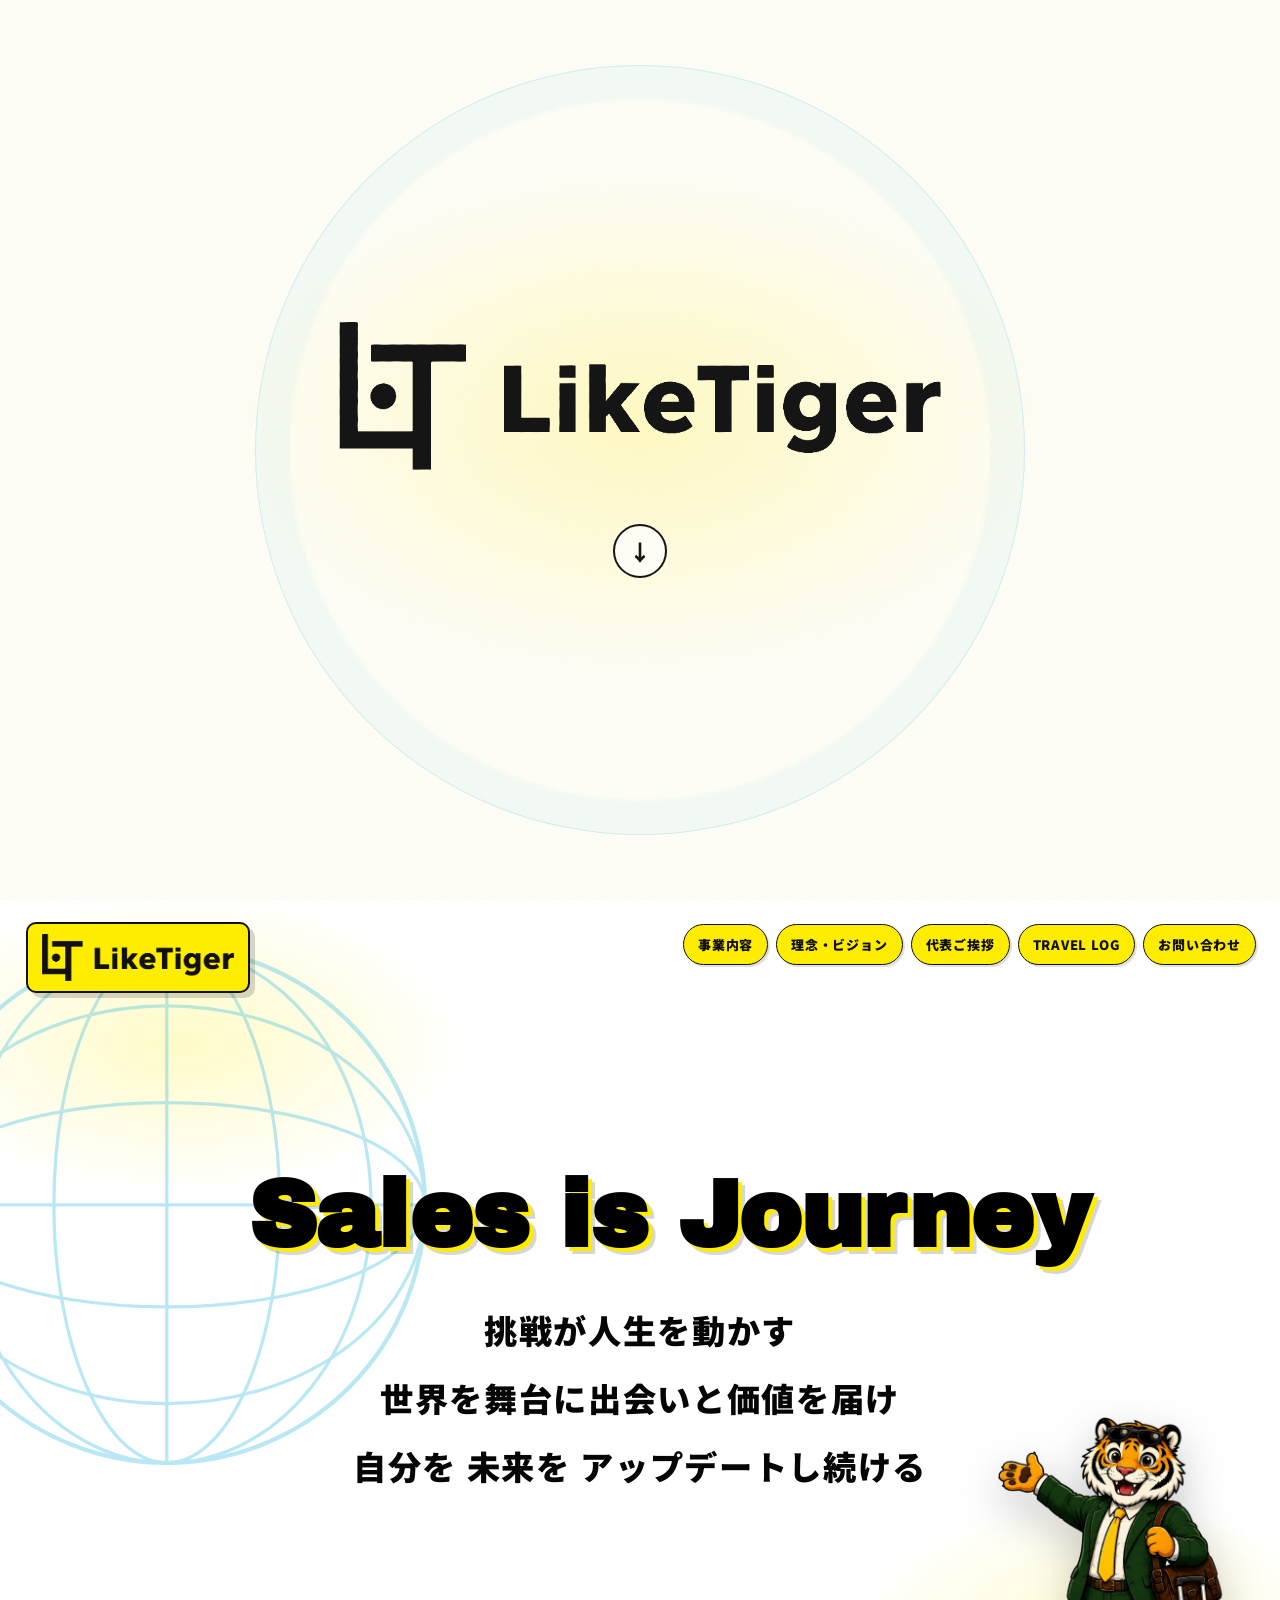
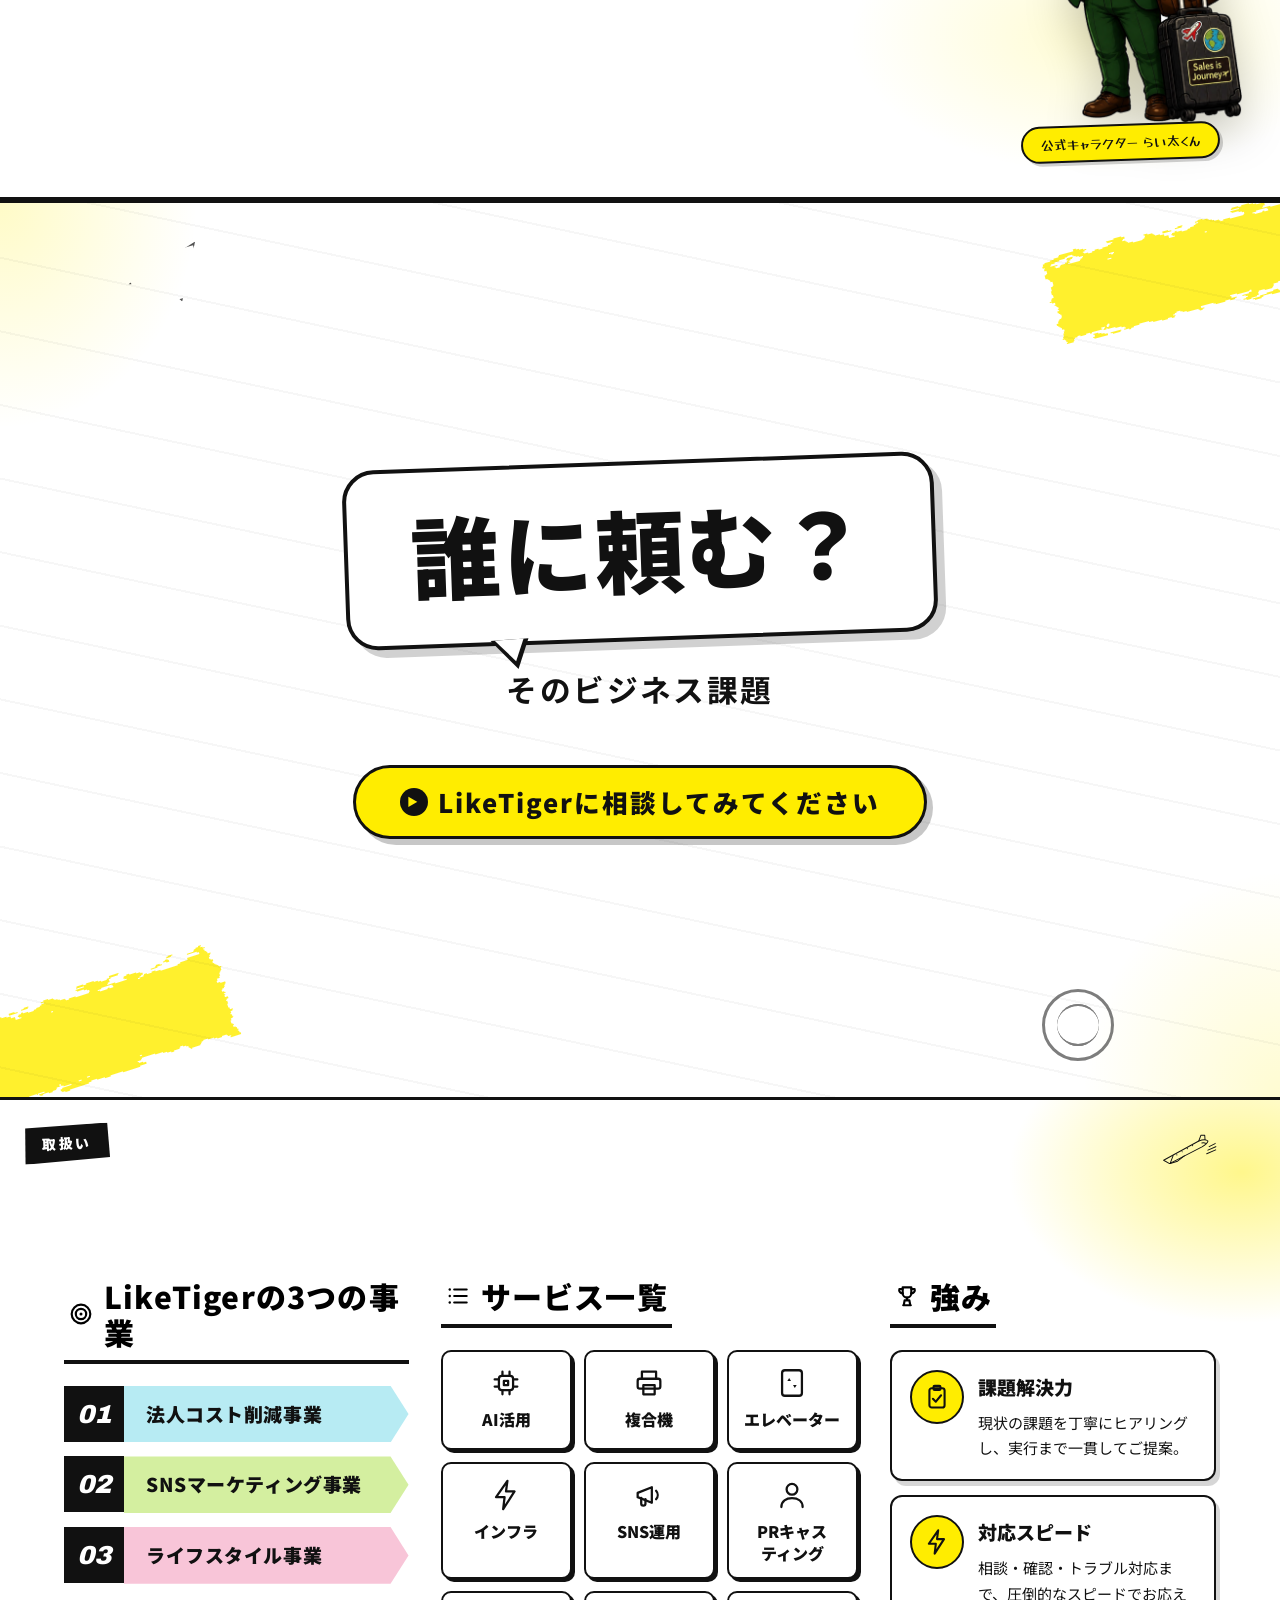
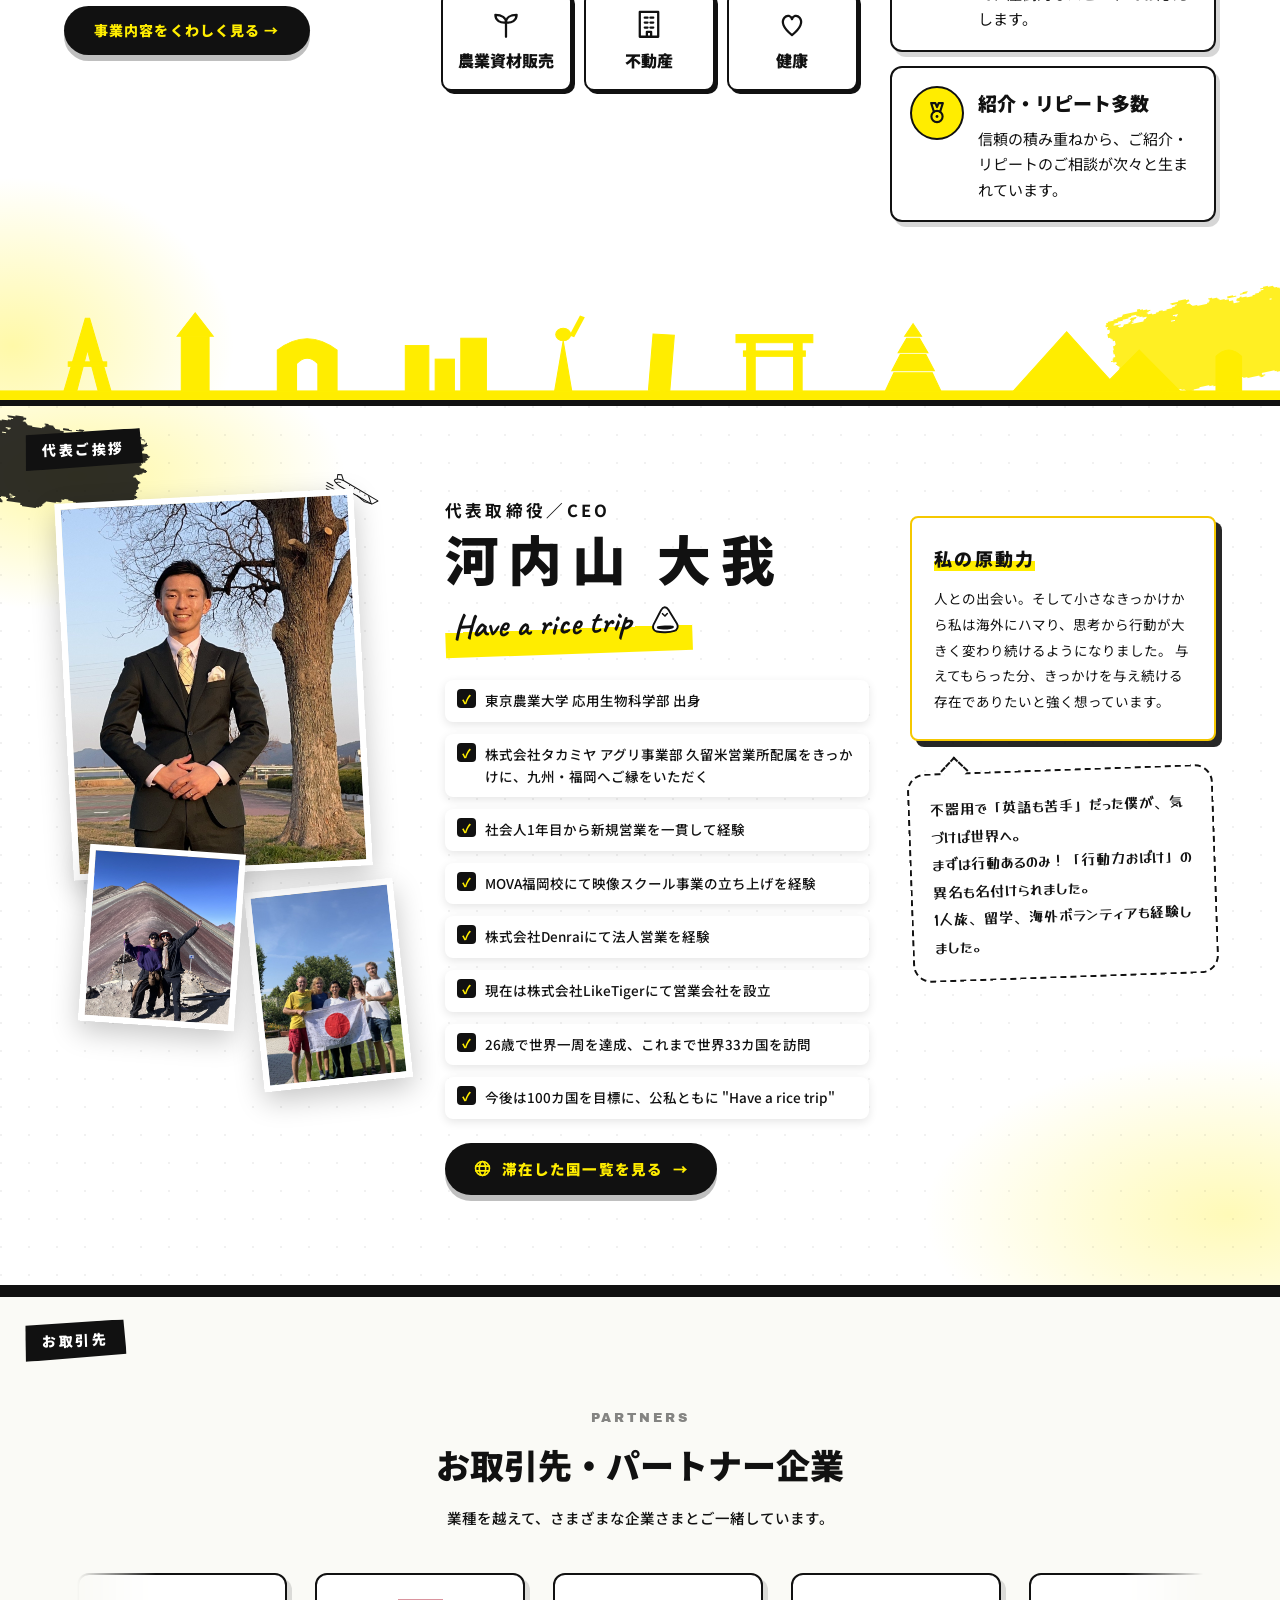
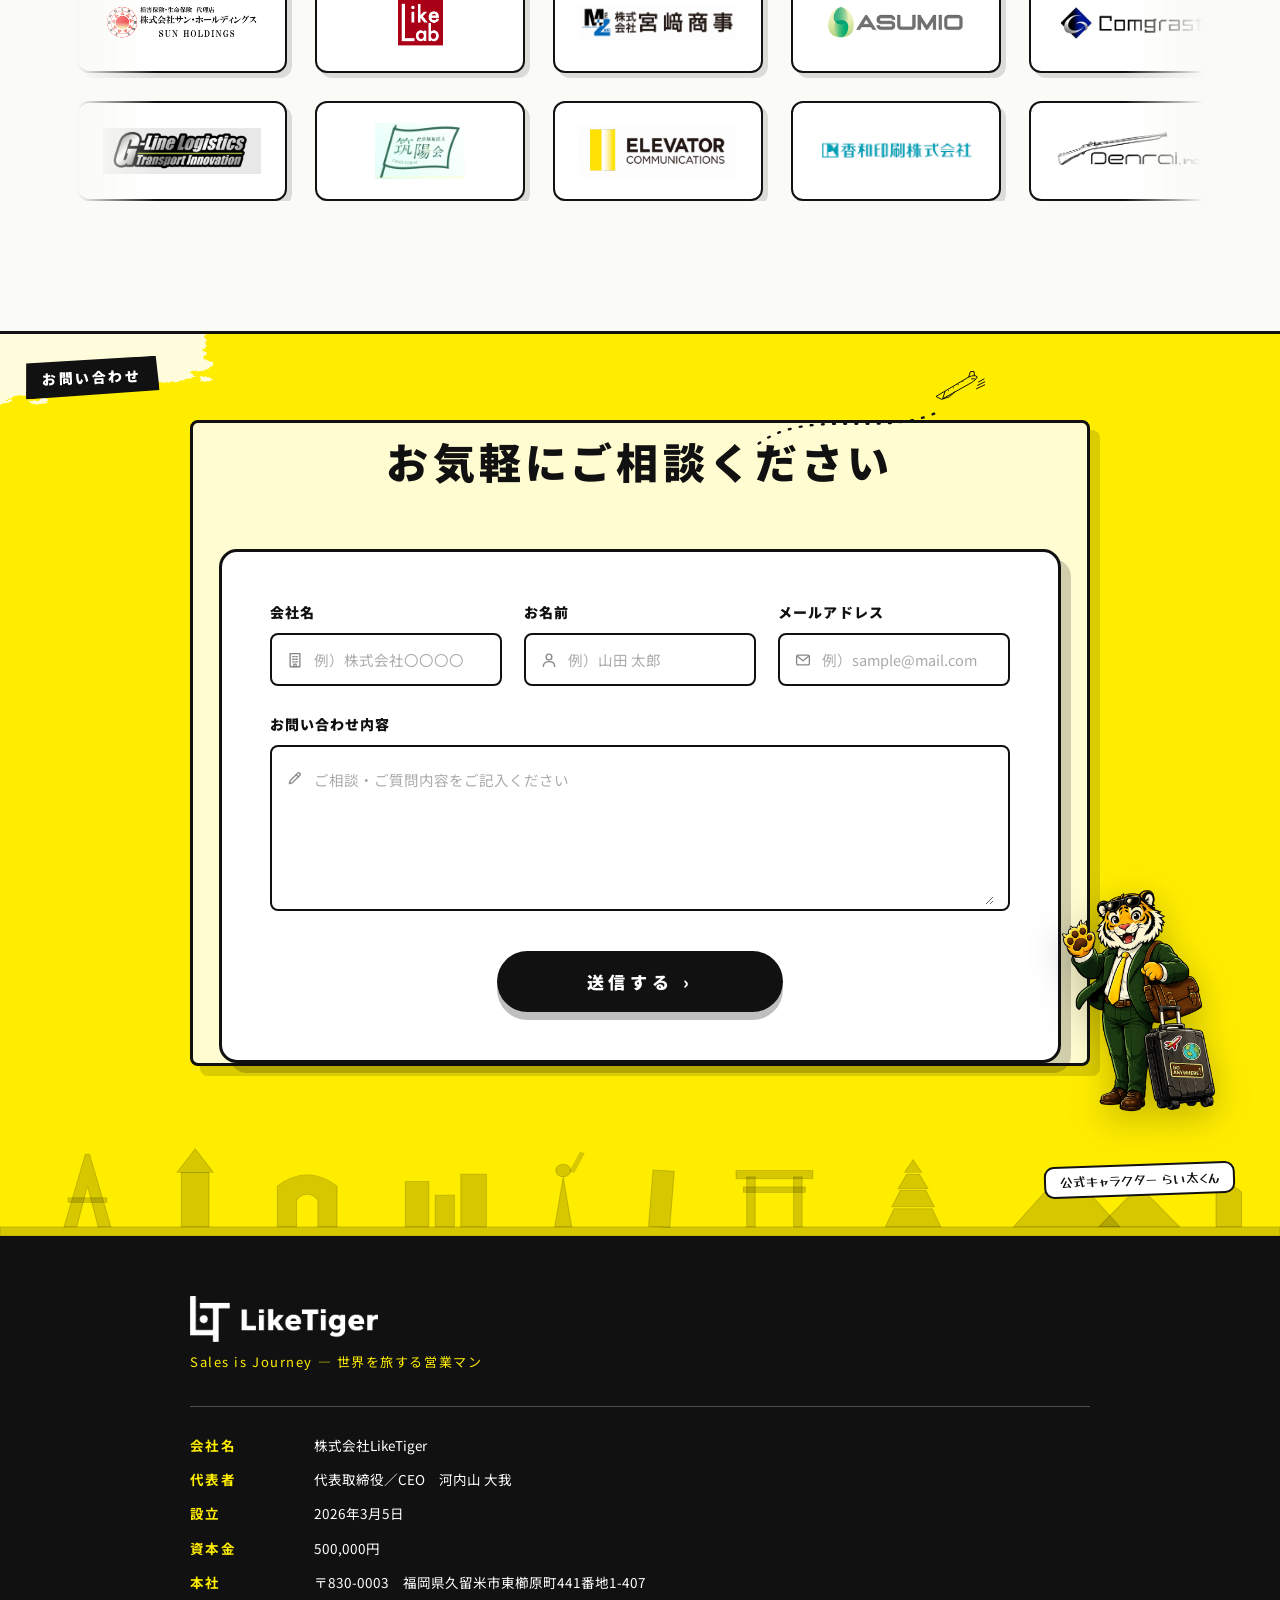
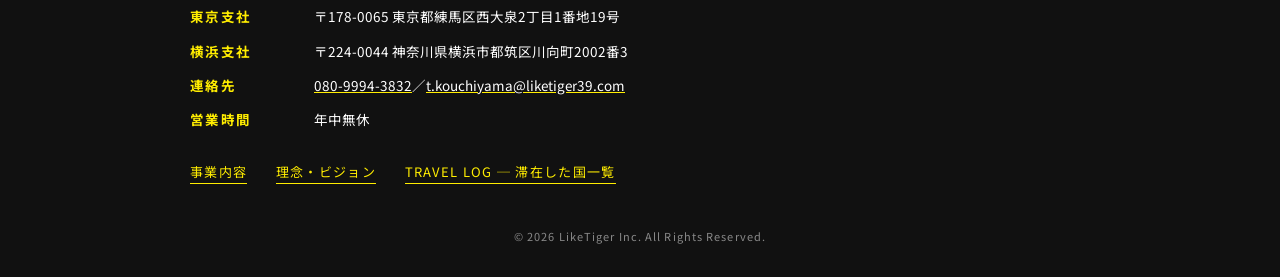
==== index.html @ 52e0ff73 "AIZACロゴをカード内で大きく表示（is-tallクラスで縦長ロゴ用拡大ルール追加）" ====
<!DOCTYPE html>
<html lang="ja">
<head>
  <meta charset="UTF-8">
  <meta name="viewport" content="width=device-width, initial-scale=1.0">
  <title>株式会社LikeTiger｜Sales is Journey — 世界を旅する営業マン</title>
  <meta name="description" content="株式会社LikeTigerは「Sales is Journey」を理念に、コスト削減・売上創出・ライフスタイル事業で企業と人の旅に伴走する福岡・久留米の営業会社です。">
  <link rel="icon" type="image/png" href="images/favicon.png">
  <link rel="preconnect" href="https://fonts.googleapis.com">
  <link rel="preconnect" href="https://fonts.gstatic.com" crossorigin>
  <link href="https://fonts.googleapis.com/css2?family=Archivo+Black&family=Caveat:wght@600;700&family=Noto+Sans+JP:wght@400;500;700;900&family=Poppins:wght@600;700;800&family=Reggae+One&family=Yuji+Boku&family=Yusei+Magic&display=swap" rel="stylesheet">
  <link rel="stylesheet" href="css/style.css">
</head>
<body class="lp-home">

<!-- ============================================================
     入口：公式ロゴだけを見せるファーストビュー
============================================================ -->
<section class="intro-gate" id="intro" aria-label="株式会社LikeTiger">
  <div class="intro-gate__inner">
    <img class="intro-gate__logo" src="images/logo-black.png" alt="株式会社LikeTiger ロゴ">
    <a class="intro-gate__scroll" href="#top" aria-label="トップビジュアルへスクロール">↓</a>
  </div>
</section>

<!-- ============================================================
     セクション1：トップ（ヒーロー）
============================================================ -->
<section class="hero hero--poster" id="top">
  <a class="hero__brand" href="#top" aria-label="株式会社LikeTiger">
    <img src="images/logo-black.png" alt="株式会社LikeTiger ロゴ">
  </a>

  <nav class="site-nav">
    <a href="business.html">事業内容</a>
    <a href="philosophy.html">理念・ビジョン</a>
    <a href="#profile">代表ご挨拶</a>
    <a href="countries.html">TRAVEL LOG</a>
    <a href="#contact" class="site-nav__cta">お問い合わせ</a>
  </nav>

  <!-- 筆ブラシの黒い飛沫（装飾） -->
  <div class="brush brush--left" aria-hidden="true"></div>
  <div class="brush brush--bottom-left" aria-hidden="true"></div>
  <div class="brush brush--bottom-right" aria-hidden="true"></div>

  <!-- 背景の地球儀（線画・ゆっくり回転） -->
  <svg class="hero__globe" viewBox="0 0 200 200" fill="none" aria-hidden="true">
    <circle cx="100" cy="100" r="96" stroke="#2BB8DE" stroke-width="1.6"/>
    <ellipse cx="100" cy="100" rx="42" ry="96" stroke="#2BB8DE" stroke-width="1.2"/>
    <ellipse cx="100" cy="100" rx="76" ry="96" stroke="#2BB8DE" stroke-width="1.2"/>
    <ellipse cx="100" cy="100" rx="96" ry="38" stroke="#2BB8DE" stroke-width="1.2"/>
    <ellipse cx="100" cy="100" rx="96" ry="74" stroke="#2BB8DE" stroke-width="1.2"/>
    <path d="M4,100 H196 M100,4 V196" stroke="#2BB8DE" stroke-width="1.2"/>
  </svg>

  <!-- 下部の飛行機＋宙返りの点線 -->
  <svg class="hero__loop" viewBox="0 0 320 90" fill="none" aria-hidden="true">
    <path d="M10,70 C60,20 110,75 150,45 C175,26 165,10 148,18 C132,26 150,48 190,40 C240,30 280,55 312,35" stroke="#111" stroke-width="3" stroke-dasharray="1 11" stroke-linecap="round"/>
  </svg>
  <svg class="hero__plane-mini" viewBox="0 0 200 90" aria-hidden="true"><use href="#jet-shape"/></svg>

  <div class="hero__inner">
    <div class="hero__text reveal">
      <h1 class="hero__title">
        <span>Sales is Journey</span>
      </h1>
      <p class="hero__copy">
        挑戦が人生を動かす<br>
        世界を舞台に出会いと価値を届け<br>
        自分を 未来を アップデートし続ける
      </p>
    </div>
  </div>
  <!-- 右側：公式キャラクター らい太くんがご案内 -->
  <div class="hero__raita reveal reveal--delay1">
    <img src="images/raita-guide.png" alt="LikeTiger公式キャラクター らい太くんがご案内します">
    <span class="hero__raita-label">公式キャラクター らい太くん</span>
  </div>
</section>

<!-- ============================================================
     課題訴求：誰に頼めばいいかわからない
============================================================ -->
<section class="issue-callout" id="issue">
  <div class="issue-callout__bg" aria-hidden="true">
    <span class="issue-callout__paint issue-callout__paint--left"></span>
    <span class="issue-callout__paint issue-callout__paint--right"></span>
    <span class="issue-callout__paper-plane"></span>
    <span class="issue-callout__globe"></span>
  </div>
  <div class="issue-callout__inner reveal">
    <h2 class="issue-callout__title">誰に頼む？</h2>
    <p class="issue-callout__paper">そのビジネス課題</p>
    <a href="#contact" class="issue-callout__cta">
      <span class="issue-callout__cta-arrow" aria-hidden="true">▶</span>
      LikeTigerに相談してみてください
    </a>
  </div>
</section>

<!-- ============================================================
     セクション2：取扱い（事業内容）
     ※理念・ビジョンは philosophy.html へ移動（2026-06-10）
============================================================ -->
<section class="services" id="services">
  <span class="section-tag">取扱い</span>
  <svg class="services__plane" viewBox="0 0 200 90" aria-hidden="true"><use href="#jet-shape"/></svg>

  <div class="services__inner">

    <!-- 列1：LikeTigerの3つの事業（名刺の裏面と同じ内容・色に合わせる予定） -->
    <div class="services__col reveal">
      <h3 class="services__heading"><svg class="ic services__heading-ic" aria-hidden="true"><use href="#ic-target"/></svg>LikeTigerの3つの事業</h3>
      <ol class="axis-list">
        <li class="axis axis--cyan">
          <span class="axis__num">01</span>
          <div class="axis__body">
            <h4 class="axis__title">法人コスト削減事業</h4>
          </div>
        </li>
        <li class="axis axis--lime">
          <span class="axis__num">02</span>
          <div class="axis__body">
            <h4 class="axis__title">SNSマーケティング事業</h4>
          </div>
        </li>
        <li class="axis axis--pink">
          <span class="axis__num">03</span>
          <div class="axis__body">
            <h4 class="axis__title">ライフスタイル事業</h4>
          </div>
        </li>
      </ol>
      <a class="services__more" href="business.html">事業内容をくわしく見る <span aria-hidden="true">&#8594;</span></a>
    </div>

    <!-- 列2：事業・サービス一覧 -->
    <div class="services__col reveal reveal--delay1">
      <h3 class="services__heading"><svg class="ic services__heading-ic" aria-hidden="true"><use href="#ic-list"/></svg>サービス一覧</h3>
      <ul class="services__grid">
        <li class="service-card"><svg class="ic service-card__icon" aria-hidden="true"><use href="#ic-ai"/></svg>AI活用</li>
        <li class="service-card"><svg class="ic service-card__icon" aria-hidden="true"><use href="#ic-printer"/></svg>複合機</li>
        <li class="service-card"><svg class="ic service-card__icon" aria-hidden="true"><use href="#ic-elevator"/></svg>エレベーター</li>
        <li class="service-card"><svg class="ic service-card__icon" aria-hidden="true"><use href="#ic-bolt"/></svg>インフラ</li>
        <li class="service-card"><svg class="ic service-card__icon" aria-hidden="true"><use href="#ic-sns"/></svg>SNS運用</li>
        <li class="service-card"><svg class="ic service-card__icon" aria-hidden="true"><use href="#ic-person"/></svg>PRキャス<br>ティング</li>
        <li class="service-card"><svg class="ic service-card__icon" aria-hidden="true"><use href="#ic-sprout"/></svg>農業資材販売</li>
        <li class="service-card"><svg class="ic service-card__icon" aria-hidden="true"><use href="#ic-building"/></svg>不動産</li>
        <li class="service-card"><svg class="ic service-card__icon" aria-hidden="true"><use href="#ic-health"/></svg>健康</li>
      </ul>
    </div>

    <!-- 列3：強み -->
    <div class="services__col reveal reveal--delay2">
      <h3 class="services__heading"><svg class="ic services__heading-ic" aria-hidden="true"><use href="#ic-trophy"/></svg>強み</h3>
      <ul class="strength-list">
        <li class="strength">
          <span class="strength__icon"><svg class="ic" aria-hidden="true"><use href="#ic-clipboard"/></svg></span>
          <div class="strength__body">
            <h4 class="strength__title">課題解決力</h4>
            <p class="strength__desc">現状の課題を丁寧にヒアリングし、実行まで一貫してご提案。</p>
          </div>
        </li>
        <li class="strength">
          <span class="strength__icon"><svg class="ic" aria-hidden="true"><use href="#ic-bolt"/></svg></span>
          <div class="strength__body">
            <h4 class="strength__title">対応スピード</h4>
            <p class="strength__desc">相談・確認・トラブル対応まで、圧倒的なスピードでお応えします。</p>
          </div>
        </li>
        <li class="strength">
          <span class="strength__icon"><svg class="ic" aria-hidden="true"><use href="#ic-medal"/></svg></span>
          <div class="strength__body">
            <h4 class="strength__title">紹介・リピート多数</h4>
            <p class="strength__desc">信頼の積み重ねから、ご紹介・リピートのご相談が次々と生まれています。</p>
          </div>
        </li>
      </ul>
    </div>
  </div>

  <!-- 世界の名所シルエット帯 -->
  <div class="skyline skyline--yellow" aria-hidden="true">
    <svg viewBox="0 0 1200 110" preserveAspectRatio="none">
      <use href="#skyline-shape"/>
    </svg>
  </div>
</section>

<!-- ============================================================
     セクション4：自己紹介（代表プロフィール）
============================================================ -->
<section class="profile" id="profile">
  <span class="section-tag">代表ご挨拶</span>

  <div class="profile__inner">
    <div class="profile__visual reveal">
      <div class="photo photo--profile-main" data-photo="images/profile-main.jpg">
        <span class="photo__note">代表の写真が入ります<br><small>(profile-main.jpg)</small></span>
      </div>
      <div class="photo photo--profile-sub1" data-photo="images/profile-sub1.jpg">
        <span class="photo__note">旅の写真<br><small>(profile-sub1.jpg)</small></span>
      </div>
      <div class="photo photo--profile-sub2" data-photo="images/profile-sub2.jpg">
        <span class="photo__note">旅の写真<br><small>(profile-sub2.jpg)</small></span>
      </div>
      <svg class="profile__plane" viewBox="0 0 200 90" aria-hidden="true"><use href="#jet-shape"/></svg>
    </div>

    <div class="profile__text reveal reveal--delay1">
      <p class="profile__role">代表取締役／CEO</p>
      <h2 class="profile__name">河内山 大我</h2>
      <p class="profile__motto">Have a rice trip<svg class="profile__rice" viewBox="0 0 48 48" aria-hidden="true"><use href="#ic-rice"/></svg></p>

      <ul class="career-list">
        <li>東京農業大学 応用生物科学部 出身</li>
        <li>株式会社タカミヤ アグリ事業部 久留米営業所配属をきっかけに、九州・福岡へご縁をいただく</li>
        <li>社会人1年目から新規営業を一貫して経験</li>
        <li>MOVA福岡校にて映像スクール事業の立ち上げを経験</li>
        <li>株式会社Denraiにて法人営業を経験</li>
        <li>現在は株式会社LikeTigerにて営業会社を設立</li>
        <li>26歳で世界一周を達成、これまで世界33カ国を訪問</li>
        <li>今後は100カ国を目標に、公私ともに &quot;Have a rice trip&quot;</li>
      </ul>

      <a class="countries-link" href="countries.html">
        <svg class="ic" aria-hidden="true"><use href="#ic-globe"/></svg>
        滞在した国一覧を見る <span aria-hidden="true">&#8594;</span>
      </a>
    </div>

    <div class="profile__side reveal reveal--delay2">
      <div class="drive-box">
        <h3 class="drive-box__title">私の原動力</h3>
        <p class="drive-box__text">
          人との出会い。そして小さなきっかけから私は海外にハマり、思考から行動が大きく変わり続けるようになりました。
          与えてもらった分、きっかけを与え続ける存在でありたいと強く想っています。
        </p>
      </div>
      <div class="bubble">
        <p class="bubble__text">
          不器用で「英語も苦手」だった僕が、気づけば世界へ。<br>
          まずは行動あるのみ！「行動力おばけ」の異名も名付けられました。<br>
          1人旅、留学、海外ボランティアも経験しました。
        </p>
      </div>
    </div>
  </div>
</section>

<!-- ============================================================
     お取引先
============================================================ -->
<section class="partners" id="partners">
  <span class="section-tag">お取引先</span>
  <div class="partners__inner reveal">
    <p class="partners__en">PARTNERS</p>
    <h2 class="partners__title">お取引先・パートナー企業</h2>
    <p class="partners__lead">業種を越えて、さまざまな企業さまとご一緒しています。</p>
    <!-- 2列を左右逆方向にゆっくり流す。各列は「同じ並び×2回」で途切れなくループさせる -->
    <div class="partners__marquee" aria-label="お取引先ロゴ">
      <div class="partners__track partners__track--left">
        <!-- 上段（7社）：SHD / LikeLab / 宮﨑商事 / アスミオ / コムグラスト / 若菜エステート / AIZAC -->
        <a class="partners__logo partners__logo--link" href="https://www.sunholdings.biz/" target="_blank" rel="noopener noreferrer" aria-label="サンホールディングス 公式サイトを開く"><img src="images/partner-shd.png" alt="SHD"></a>
        <a class="partners__logo partners__logo--link" href="http://likelab.jp/" target="_blank" rel="noopener noreferrer" aria-label="LikeLab 公式サイトを開く"><img src="images/partner-likelab.png" alt="LikeLab"></a>
        <a class="partners__logo partners__logo--link" href="https://www.miyazaki-logi.com/" target="_blank" rel="noopener noreferrer" aria-label="宮﨑商事 公式サイトを開く"><img src="images/partner-miyazaki.png" alt="宮﨑商事"></a>
        <a class="partners__logo partners__logo--link" href="http://www.asumio.jp/" target="_blank" rel="noopener noreferrer" aria-label="アスミオ 公式サイトを開く"><img src="images/partner-asumio.png" alt="アスミオ"></a>
        <a class="partners__logo partners__logo--link" href="https://comgrast.com/" target="_blank" rel="noopener noreferrer" aria-label="Comgrast 公式サイトを開く"><img src="images/partner-comgrast.jpg" alt="コムグラスト"></a>
        <a class="partners__logo partners__logo--link" href="https://www.wakana-e.co.jp/" target="_blank" rel="noopener noreferrer" aria-label="若菜エステート 公式サイトを開く"><img src="images/partner-wakana.jpg" alt="若菜エステート"></a>
        <a class="partners__logo partners__logo--link" href="https://aizac-hd.co.jp/" target="_blank" rel="noopener noreferrer" aria-label="AIZAC Holdings 公式サイトを開く"><img src="images/partner-aizac.png" alt="AIZAC Holdings" class="is-tall"></a>
        <!-- 2セット目（ループ用の複製・読み上げ不要） -->
        <a class="partners__logo partners__logo--link" href="https://www.sunholdings.biz/" target="_blank" rel="noopener noreferrer" aria-hidden="true" tabindex="-1"><img src="images/partner-shd.png" alt=""></a>
        <a class="partners__logo partners__logo--link" href="http://likelab.jp/" target="_blank" rel="noopener noreferrer" aria-hidden="true" tabindex="-1"><img src="images/partner-likelab.png" alt=""></a>
        <a class="partners__logo partners__logo--link" href="https://www.miyazaki-logi.com/" target="_blank" rel="noopener noreferrer" aria-hidden="true" tabindex="-1"><img src="images/partner-miyazaki.png" alt=""></a>
        <a class="partners__logo partners__logo--link" href="http://www.asumio.jp/" target="_blank" rel="noopener noreferrer" aria-hidden="true" tabindex="-1"><img src="images/partner-asumio.png" alt=""></a>
        <a class="partners__logo partners__logo--link" href="https://comgrast.com/" target="_blank" rel="noopener noreferrer" aria-hidden="true" tabindex="-1"><img src="images/partner-comgrast.jpg" alt=""></a>
        <a class="partners__logo partners__logo--link" href="https://www.wakana-e.co.jp/" target="_blank" rel="noopener noreferrer" aria-hidden="true" tabindex="-1"><img src="images/partner-wakana.jpg" alt=""></a>
        <a class="partners__logo partners__logo--link" href="https://aizac-hd.co.jp/" target="_blank" rel="noopener noreferrer" aria-hidden="true" tabindex="-1"><img src="images/partner-aizac.png" alt="" class="is-tall"></a>
      </div>
      <div class="partners__track partners__track--right">
        <!-- 下段（6社）：Gライン / 筑陽会 / エレベーターコミュニケーションズ / こうわいんさつ / Denrai / ハルク財団 -->
        <a class="partners__logo partners__logo--link" href="https://gline.work/" target="_blank" rel="noopener noreferrer" aria-label="Gライン 公式サイトを開く"><img src="images/partner-g-line.png" alt="Gライン"></a>
        <a class="partners__logo partners__logo--link" href="https://chikuyokai.or.jp/" target="_blank" rel="noopener noreferrer" aria-label="社会福祉法人 筑陽会 公式サイトを開く"><img src="images/partner-chikuyokai.png" alt="社会福祉法人 筑陽会"></a>
        <a class="partners__logo partners__logo--link" href="https://www.evcom.co.jp/" target="_blank" rel="noopener noreferrer" aria-label="エレベーターコミュニケーションズ 公式サイトを開く"><img src="images/partner-elevator-com.png" alt="エレベーターコミュニケーションズ"></a>
        <a class="partners__logo partners__logo--link" href="https://www.kowa-ps.co.jp/" target="_blank" rel="noopener noreferrer" aria-label="香和印刷 公式サイトを開く"><img src="images/partner-kouwa.png" alt="こうわいんさつ"></a>
        <a class="partners__logo partners__logo--link" href="https://www.denrai.net/" target="_blank" rel="noopener noreferrer" aria-label="Denrai 公式サイトを開く"><img src="images/partner-denrai.png" alt="Denrai"></a>
        <a class="partners__logo partners__logo--link" href="https://hulkzaidan.or.jp/" target="_blank" rel="noopener noreferrer" aria-label="ハルク財団 公式サイトを開く"><img src="images/partner-hulkzaidan.png" alt="一般財団法人 ハルク財団"></a>
        <!-- 2セット目（ループ用の複製） -->
        <a class="partners__logo partners__logo--link" href="https://gline.work/" target="_blank" rel="noopener noreferrer" aria-hidden="true" tabindex="-1"><img src="images/partner-g-line.png" alt=""></a>
        <a class="partners__logo partners__logo--link" href="https://chikuyokai.or.jp/" target="_blank" rel="noopener noreferrer" aria-hidden="true" tabindex="-1"><img src="images/partner-chikuyokai.png" alt=""></a>
        <a class="partners__logo partners__logo--link" href="https://www.evcom.co.jp/" target="_blank" rel="noopener noreferrer" aria-hidden="true" tabindex="-1"><img src="images/partner-elevator-com.png" alt=""></a>
        <a class="partners__logo partners__logo--link" href="https://www.kowa-ps.co.jp/" target="_blank" rel="noopener noreferrer" aria-hidden="true" tabindex="-1"><img src="images/partner-kouwa.png" alt=""></a>
        <a class="partners__logo partners__logo--link" href="https://www.denrai.net/" target="_blank" rel="noopener noreferrer" aria-hidden="true" tabindex="-1"><img src="images/partner-denrai.png" alt=""></a>
        <a class="partners__logo partners__logo--link" href="https://hulkzaidan.or.jp/" target="_blank" rel="noopener noreferrer" aria-hidden="true" tabindex="-1"><img src="images/partner-hulkzaidan.png" alt=""></a>
      </div>
    </div>
  </div>
</section>

<!-- ============================================================
     セクション5：お問い合わせ
============================================================ -->
<section class="contact" id="contact">
  <span class="section-tag">お問い合わせ</span>

  <div class="contact__inner reveal">
    <h2 class="contact__title">
      お気軽にご相談ください
      <svg class="contact__route" viewBox="0 0 220 60" fill="none" aria-hidden="true">
        <path d="M5,50 C60,10 140,45 200,15" stroke="#111" stroke-width="2.5" stroke-dasharray="2 10" stroke-linecap="round"/>
      </svg>
      <svg class="contact__plane" viewBox="0 0 200 90" aria-hidden="true"><use href="#jet-shape"/></svg>
    </h2>

    <form class="contact-form" id="contact-form" novalidate>
      <div class="contact-form__row">
        <div class="field">
          <label class="field__label" for="company">会社名</label>
          <div class="field__box">
            <svg class="ic field__icon" aria-hidden="true"><use href="#ic-building"/></svg>
            <input type="text" id="company" name="company" placeholder="例）株式会社〇〇〇〇">
          </div>
        </div>
        <div class="field">
          <label class="field__label" for="name">お名前</label>
          <div class="field__box">
            <svg class="ic field__icon" aria-hidden="true"><use href="#ic-person"/></svg>
            <input type="text" id="name" name="name" placeholder="例）山田 太郎">
          </div>
        </div>
        <div class="field">
          <label class="field__label" for="email">メールアドレス</label>
          <div class="field__box">
            <svg class="ic field__icon" aria-hidden="true"><use href="#ic-mail"/></svg>
            <input type="email" id="email" name="email" placeholder="例）sample@mail.com">
          </div>
        </div>
      </div>

      <div class="field field--wide">
        <label class="field__label" for="message">お問い合わせ内容</label>
        <div class="field__box field__box--textarea">
          <svg class="ic field__icon" aria-hidden="true"><use href="#ic-pen"/></svg>
          <textarea id="message" name="message" rows="6" placeholder="ご相談・ご質問内容をご記入ください"></textarea>
        </div>
      </div>

      <button type="submit" class="contact-form__submit">送信する <span aria-hidden="true">&#8250;</span></button>
      <p class="contact-form__thanks" id="form-thanks" hidden>
        送信ありがとうございます！<br>内容を確認のうえ、担当よりご連絡いたします。
      </p>
    </form>
  </div>

  <!-- 公式キャラクター らい太くん -->
  <div class="contact__raita" aria-hidden="false">
    <img src="images/raita.png" alt="LikeTiger公式キャラクター らい太くん">
    <span class="contact__raita-label">公式キャラクター らい太くん</span>
  </div>

  <!-- 世界の名所シルエット帯 -->
  <div class="skyline skyline--dark" aria-hidden="true">
    <svg viewBox="0 0 1200 110" preserveAspectRatio="none">
      <use href="#skyline-shape"/>
    </svg>
  </div>
</section>

<!-- ============================================================
     フッター（会社概要）
============================================================ -->
<footer class="footer">
  <div class="footer__inner">
    <p class="footer__logo"><img class="footer__official" src="images/logo-footer-white.png" alt="株式会社LikeTiger"></p>
    <p class="footer__concept">Sales is Journey — 世界を旅する営業マン</p>
    <dl class="footer__info">
      <div><dt>会社名</dt><dd>株式会社LikeTiger</dd></div>
      <div><dt>代表者</dt><dd>代表取締役／CEO　河内山 大我</dd></div>
      <div><dt>設立</dt><dd>2026年3月5日</dd></div>
      <div><dt>資本金</dt><dd>500,000円</dd></div>
      <div><dt>本社</dt><dd>〒830-0003　福岡県久留米市東櫛原町441番地1-407</dd></div>
      <div><dt>東京支社</dt><dd>〒178-0065 東京都練馬区西大泉2丁目1番地19号</dd></div>
      <div><dt>横浜支社</dt><dd>〒224-0044 神奈川県横浜市都筑区川向町2002番3</dd></div>
      <div><dt>連絡先</dt><dd><a href="tel:080-9994-3832">080-9994-3832</a>／<a href="mailto:t.kouchiyama@liketiger39.com">t.kouchiyama@liketiger39.com</a></dd></div>
      <div><dt>営業時間</dt><dd>年中無休</dd></div>
    </dl>
    <p class="footer__links"><a href="business.html">事業内容</a>　　<a href="philosophy.html">理念・ビジョン</a>　　<a href="countries.html">TRAVEL LOG ─ 滞在した国一覧</a></p>
    <p class="footer__copyright">&copy; 2026 LikeTiger Inc. All Rights Reserved.</p>
  </div>
</footer>

<!-- 世界の名所シルエット（共通パーツ・画面には直接表示されません） -->
<svg width="0" height="0" style="position:absolute" aria-hidden="true">
  <defs>
    <!-- 文字や帯のフチをインクのようにかすれさせるフィルター -->
    <filter id="rough" x="-10%" y="-10%" width="120%" height="120%">
      <feTurbulence type="fractalNoise" baseFrequency="0.9" numOctaves="2" result="n"/>
      <feDisplacementMap in="SourceGraphic" in2="n" scale="6"/>
    </filter>
    <!-- 筆ブラシの大きくうねるフチを作るフィルター -->
    <filter id="brush-edge" x="-25%" y="-25%" width="150%" height="150%">
      <feTurbulence type="fractalNoise" baseFrequency="0.035 0.12" numOctaves="3" result="n"/>
      <feDisplacementMap in="SourceGraphic" in2="n" scale="30"/>
    </filter>
    <!-- 線画アイコン集（絵文字の代わり） -->
    <symbol id="ic-cost" viewBox="0 0 24 24">
      <!-- お金（円・コイン）アイコン -->
      <circle cx="12" cy="12" r="9.2"/>
      <path d="M8.5,7 L12,12 L15.5,7 M12,12 V17 M8.6,14 H15.4 M8.6,15.8 H15.4"/>
    </symbol>
    <symbol id="ic-yen" viewBox="0 0 24 24">
      <!-- お金 ¥ コインアイコン（太め線・大きく） -->
      <circle cx="12" cy="12" r="10" stroke-width="2"/>
      <path d="M7,6.5 L12,12 L17,6.5" stroke-width="2.2" fill="none"/>
      <path d="M12,12 V18.5" stroke-width="2.2"/>
      <path d="M7,14 H17" stroke-width="2.2"/>
      <path d="M7,16.5 H17" stroke-width="2.2"/>
    </symbol>
    <symbol id="ic-ai" viewBox="0 0 24 24">
      <rect x="7" y="7" width="10" height="10" rx="2"/>
      <rect x="10.5" y="10.5" width="3" height="3"/>
      <path d="M9.5,7V4 M14.5,7V4 M9.5,20V17 M14.5,20V17 M7,9.5H4 M7,14.5H4 M20,9.5H17 M20,14.5H17"/>
    </symbol>
    <symbol id="ic-printer" viewBox="0 0 24 24">
      <path d="M7,9V4h10v5"/>
      <rect x="4" y="9" width="16" height="7" rx="1.5"/>
      <rect x="8" y="13.5" width="8" height="6.5"/>
    </symbol>
    <symbol id="ic-elevator" viewBox="0 0 24 24">
      <rect x="5" y="3" width="14" height="18" rx="2"/>
      <path d="M8.7,10.6 L11.3,10.6 L10,8.4 Z" fill="currentColor" stroke="none"/>
      <path d="M12.7,13.4 L15.3,13.4 L14,15.6 Z" fill="currentColor" stroke="none"/>
    </symbol>
    <symbol id="ic-sns" viewBox="0 0 24 24">
      <path d="M4,10.5 L14,6.5 V17.5 L4,13.5 Z"/>
      <path d="M6.5,14 V18 a1.5,1.5 0 0 0 3,0 V15"/>
      <path d="M17,9 a4.5,4.5 0 0 1 0,6"/>
    </symbol>
    <symbol id="ic-life" viewBox="0 0 24 24">
      <circle cx="12" cy="12" r="4"/>
      <path d="M12,3V5.5 M12,18.5V21 M3,12H5.5 M18.5,12H21 M5.6,5.6 7.4,7.4 M16.6,16.6 18.4,18.4 M18.4,5.6 16.6,7.4 M7.4,16.6 5.6,18.4"/>
    </symbol>
    <symbol id="ic-sprout" viewBox="0 0 24 24">
      <path d="M12,21V11"/>
      <path d="M12,11 C12,7.5 9,5.5 4.5,5.5 C4.5,9.5 8,11.5 12,11 Z"/>
      <path d="M12,11 C12,7.5 15,5.5 19.5,5.5 C19.5,9.5 16,11.5 12,11 Z"/>
    </symbol>
    <symbol id="ic-building" viewBox="0 0 24 24">
      <rect x="5.5" y="3.5" width="13" height="17.5"/>
      <path d="M9,7.5h2 M13,7.5h2 M9,11h2 M13,11h2 M9,14.5h2 M13,14.5h2 M10.5,21 V17.5 h3 V21"/>
    </symbol>
    <symbol id="ic-health" viewBox="0 0 24 24">
      <path d="M12,19.8 C5.8,15 4.2,10.5 6.6,7.6 C8.6,5.2 11.4,6.2 12,8.6 C12.6,6.2 15.4,5.2 17.4,7.6 C19.8,10.5 18.2,15 12,19.8 Z"/>
    </symbol>
    <symbol id="ic-paw" viewBox="0 0 24 24">
      <circle cx="6.5" cy="10" r="1.8"/>
      <circle cx="10.2" cy="7.5" r="1.8"/>
      <circle cx="13.8" cy="7.5" r="1.8"/>
      <circle cx="17.5" cy="10" r="1.8"/>
      <path d="M12,11.5 c-2.8,0 -5,2 -5,4.2 c0,1.6 1.3,2.8 3,2.8 c0.8,0 1.4,-0.3 2,-0.3 s1.2,0.3 2,0.3 c1.7,0 3,-1.2 3,-2.8 c0,-2.2 -2.2,-4.2 -5,-4.2 Z"/>
    </symbol>
    <symbol id="ic-clipboard" viewBox="0 0 24 24">
      <rect x="5.5" y="4.5" width="13" height="16.5" rx="2"/>
      <rect x="9" y="2.5" width="6" height="3.5" rx="1"/>
      <path d="M8.5,13.5 l2.5,2.5 4.5,-5.5"/>
    </symbol>
    <symbol id="ic-chart" viewBox="0 0 24 24">
      <path d="M4,4 V20 H20"/>
      <path d="M7.5,15.5 L11,11.5 13.8,13.8 19,7.5"/>
      <path d="M19,11 V7.5 H15.5"/>
    </symbol>
    <symbol id="ic-medal" viewBox="0 0 24 24">
      <circle cx="12" cy="15" r="4.8"/>
      <path d="M9.4,11 L7,3.5 h3.6 L12,7 13.4,3.5 H17 L14.6,11"/>
      <circle cx="12" cy="15" r="1.2" fill="currentColor" stroke="none"/>
    </symbol>
    <symbol id="ic-bolt" viewBox="0 0 24 24">
      <path d="M13,2 L5,13.5 H11 L10,22 L18,9.5 H12 Z"/>
    </symbol>
    <symbol id="ic-rice" viewBox="0 0 48 48">
      <!-- おにぎり（お米）の線画イラスト -->
      <path d="M24,7 C26,7 27.5,8.5 28.6,10.4 L38.5,28 C40.5,31.6 39,36 35,37 C32,37.8 27.8,38.3 24,38.3 C20.2,38.3 16,37.8 13,37 C9,36 7.5,31.6 9.5,28 L19.4,10.4 C20.5,8.5 22,7 24,7 Z" fill="#fff" stroke="#111" stroke-width="2.4" stroke-linejoin="round"/>
      <path d="M14.5,30.5 C18,29.5 30,29.5 33.5,30.5 C34.6,30.8 35,32 34.3,33 C33.6,34 31,34.8 24,34.8 C17,34.8 14.4,34 13.7,33 C13,32 13.4,30.8 14.5,30.5 Z" fill="#111" stroke="none"/>
      <path d="M21,15 L24,18 L27,15" fill="none" stroke="#111" stroke-width="2" stroke-linecap="round" stroke-linejoin="round"/>
    </symbol>
    <symbol id="ic-target" viewBox="0 0 24 24">
      <circle cx="12" cy="12" r="8.6"/>
      <circle cx="12" cy="12" r="4.8"/>
      <circle cx="12" cy="12" r="1.4" fill="currentColor" stroke="none"/>
    </symbol>
    <symbol id="ic-list" viewBox="0 0 24 24">
      <path d="M8.5,6 H20 M8.5,12 H20 M8.5,18 H20"/>
      <circle cx="4.4" cy="6" r="1.1" fill="currentColor" stroke="none"/>
      <circle cx="4.4" cy="12" r="1.1" fill="currentColor" stroke="none"/>
      <circle cx="4.4" cy="18" r="1.1" fill="currentColor" stroke="none"/>
    </symbol>
    <symbol id="ic-trophy" viewBox="0 0 24 24">
      <path d="M8,4 H16 V9.5 a4,4 0 0 1 -8,0 Z"/>
      <path d="M8,5.5 H5 a3,3 0 0 0 3.2,4 M16,5.5 h3 a3,3 0 0 1 -3.2,4"/>
      <path d="M12,13.5 V16 M8.5,20.5 h7 M9.8,16 h4.4 l0.8,4.5 h-6 Z"/>
    </symbol>
    <symbol id="ic-mail" viewBox="0 0 24 24">
      <rect x="3.5" y="5.5" width="17" height="13" rx="2"/>
      <path d="M4.5,7 12,13 19.5,7"/>
    </symbol>
    <symbol id="ic-person" viewBox="0 0 24 24">
      <circle cx="12" cy="8" r="3.8"/>
      <path d="M4.5,20.5 c0,-4.2 3.4,-6.3 7.5,-6.3 s7.5,2.1 7.5,6.3"/>
    </symbol>
    <symbol id="ic-pen" viewBox="0 0 24 24">
      <path d="M4.5,19.5 l1,-3.8 10.2,-10.2 a1.8,1.8 0 0 1 2.6,0 l0.2,0.2 a1.8,1.8 0 0 1 0,2.6 L8.3,18.5 Z"/>
      <path d="M13.5,7.5 l3,3"/>
    </symbol>
    <symbol id="ic-globe" viewBox="0 0 24 24">
      <circle cx="12" cy="12" r="8.8"/>
      <ellipse cx="12" cy="12" rx="4" ry="8.8"/>
      <path d="M3.6,9 H20.4 M3.6,15 H20.4"/>
    </symbol>
    <!-- 飛行機のシルエット（線画・上昇姿勢・モーションライン付）2026-06-22 -->
    <g id="jet-shape" fill="none" stroke="#111" stroke-width="3" stroke-linecap="round" stroke-linejoin="round">
      <!-- 機体（胴体）右上に上昇 -->
      <path d="M30,68 L150,32 Q172,28 178,38 Q174,46 156,52 L46,82 Z"/>
      <!-- 主翼（下方向に伸びる影） -->
      <path d="M62,60 L48,82 L72,80 L96,68"/>
      <!-- 尾翼 -->
      <path d="M150,32 L160,16 L172,18 L170,32"/>
      <!-- コックピット窓 -->
      <path d="M158,40 Q166,40 170,44"/>
      <!-- 機体窓ドット -->
      <circle cx="74" cy="60" r="1.8" fill="#111" stroke="none"/>
      <circle cx="92" cy="54" r="1.8" fill="#111" stroke="none"/>
      <circle cx="110" cy="48" r="1.8" fill="#111" stroke="none"/>
      <circle cx="128" cy="42" r="1.8" fill="#111" stroke="none"/>
      <!-- モーションライン（後方・3本） -->
      <line x1="178" y1="56" x2="200" y2="50"/>
      <line x1="172" y1="66" x2="200" y2="60"/>
      <line x1="166" y1="76" x2="196" y2="70"/>
    </g>
    <g id="skyline-shape">
      <!-- 地面 -->
      <rect x="0" y="100" width="1200" height="10"/>
      <!-- エッフェル塔 -->
      <polygon points="60,100 80,20 84,20 104,100 92,100 82,55 72,100"/>
      <rect x="64" y="68" width="36" height="5"/>
      <!-- ビッグベン -->
      <rect x="170" y="40" width="26" height="60"/>
      <polygon points="166,40 183,14 200,40"/>
      <!-- 凱旋門 -->
      <path d="M260,100 L260,55 Q288,30 316,55 L316,100 L298,100 L298,70 Q288,58 278,70 L278,100 Z"/>
      <!-- ビル群 -->
      <rect x="380" y="50" width="22" height="50"/>
      <rect x="408" y="65" width="18" height="35"/>
      <rect x="432" y="42" width="24" height="58"/>
      <!-- 自由の女神（簡略） -->
      <polygon points="520,100 528,45 536,100"/>
      <circle cx="528" cy="38" r="7"/>
      <line x1="536" y1="40" x2="546" y2="18" stroke-width="5" stroke="inherit"/>
      <!-- ピサの斜塔風 -->
      <rect x="610" y="38" width="20" height="62" transform="rotate(4 620 70)"/>
      <!-- 鳥居 -->
      <rect x="700" y="45" width="8" height="55"/>
      <rect x="744" y="45" width="8" height="55"/>
      <rect x="690" y="38" width="72" height="9"/>
      <rect x="697" y="56" width="58" height="6"/>
      <!-- 五重塔風 -->
      <polygon points="830,100 838,80 874,80 882,100"/>
      <polygon points="836,78 844,60 868,60 876,78"/>
      <polygon points="842,58 850,42 862,42 870,58"/>
      <polygon points="848,40 856,26 864,40"/>
      <!-- ピラミッド -->
      <polygon points="950,100 1000,35 1050,100"/>
      <polygon points="1030,100 1068,55 1106,100"/>
      <!-- モアイ風 -->
      <path d="M1140,100 L1140,62 Q1152,48 1164,62 L1164,100 Z"/>
    </g>
  </defs>
</svg>

<script src="js/main.js"></script>
</body>
</html>
---- css/style.css ----
/* ============================================================
   株式会社LikeTiger ホームページ
   黄×黒×白 / 旅テーマ「Sales is Journey」
============================================================ */

:root {
  --yellow: #FFED00; /* 会社ロゴの正式カラー */
  --yellow-deep: #F5C800;
  --black: #111111;
  --white: #FFFFFF;
  --gray-photo: #D9D9D9;
  --gray-photo-dark: #BFBFBF;
  --font-jp: "Noto Sans JP", sans-serif;
  --font-en: "Archivo Black", sans-serif;
  --font-script: "Caveat", cursive;
  --font-hand: "Yusei Magic", sans-serif;
  --font-brush: "Reggae One", serif;
  --font-concept: "Yuji Boku", "Reggae One", serif;
}

* { margin: 0; padding: 0; box-sizing: border-box; }

html { scroll-behavior: smooth; }

body {
  font-family: var(--font-jp);
  color: var(--black);
  background: var(--white);
  line-height: 1.8;
  overflow-x: hidden;
  -webkit-font-smoothing: antialiased;
}

img { max-width: 100%; display: block; }
a { color: inherit; }
ul, ol { list-style: none; }

/* 紙のようなざらつき（全体の質感アップ） */
body::after {
  content: "";
  position: fixed;
  inset: 0;
  z-index: 9990;
  pointer-events: none;
  opacity: 0.055;
  background-image: url("data:image/svg+xml,%3Csvg xmlns='http://www.w3.org/2000/svg' width='160' height='160'%3E%3Cfilter id='n'%3E%3CfeTurbulence type='fractalNoise' baseFrequency='0.9' numOctaves='2'/%3E%3C/filter%3E%3Crect width='160' height='160' filter='url(%23n)'/%3E%3C/svg%3E");
}

/* ---------- 共通：線画アイコン ---------- */
.ic {
  fill: none;
  stroke: currentColor;
  stroke-width: 1.8;
  stroke-linecap: round;
  stroke-linejoin: round;
  width: 22px;
  height: 22px;
  flex-shrink: 0;
}

/* ---------- 共通：セクションラベル（左上の黒タグ） ---------- */
.section-tag {
  position: absolute;
  top: 24px;
  left: 24px;
  z-index: 5;
  display: inline-block;
  background: var(--black);
  color: var(--white);
  font-weight: 900;
  font-size: 14px;
  letter-spacing: 0.18em;
  padding: 7px 18px;
  transform: rotate(-2deg);
  clip-path: polygon(2% 8%, 98% 0%, 100% 88%, 1% 100%);
}

/* ---------- 共通：スクロールで現れるアニメーション ---------- */
.reveal {
  opacity: 0;
  transform: translateY(28px);
  transition: opacity 0.8s ease, transform 0.8s ease;
}
.reveal--delay1 { transition-delay: 0.15s; }
.reveal--delay2 { transition-delay: 0.3s; }
.reveal.is-visible { opacity: 1; transform: translateY(0); }

/* ---------- 共通：写真の仮置きエリア ---------- */
.photo {
  position: relative;
  background:
    repeating-linear-gradient(45deg,
      var(--gray-photo) 0 14px,
      #d0d0d0 14px 28px);
  border: 5px solid var(--white);
  box-shadow: 0 10px 28px rgba(0, 0, 0, 0.22);
  display: flex;
  align-items: center;
  justify-content: center;
  overflow: hidden;
  background-size: cover;
  background-position: center;
}
.photo__note {
  font-size: 13px;
  font-weight: 700;
  color: #777;
  text-align: center;
  line-height: 1.5;
  padding: 8px;
}
.photo__note small { font-size: 10px; font-weight: 400; }
.photo.has-photo .photo__note { display: none; }

/* ============================================================
   セクション1：トップ（ヒーロー）
============================================================ */
.hero {
  position: relative;
  min-height: 100vh;
  background: var(--yellow);
  display: flex;
  align-items: center;
  padding: 90px 0 120px 6vw;
  overflow: hidden;
}

/* 黄色の濃淡で奥行きを出すブラシ風の背景 */
.hero::before {
  content: "";
  position: absolute;
  inset: 0;
  background:
    radial-gradient(ellipse 60% 50% at 85% 15%, rgba(255, 255, 255, 0.35), transparent 60%),
    radial-gradient(ellipse 50% 40% at 10% 90%, rgba(0, 0, 0, 0.06), transparent 70%);
  pointer-events: none;
}

@keyframes float {
  0%, 100% { translate: 0 0; }
  50% { translate: 0 -12px; }
}

/* ---------- 筆ブラシの黒い飛沫 ---------- */
.brush {
  position: absolute;
  background: var(--black);
  filter: url(#brush-edge);
  pointer-events: none;
  z-index: 1;
}
.brush--left {
  top: 18%;
  left: -5.5vw;
  width: 9vw;
  height: 44%;
  transform: rotate(9deg);
  border-radius: 40% 60% 55% 45% / 50% 45% 55% 50%;
}
.brush--bottom-left {
  bottom: -7%;
  left: -5vw;
  width: 48vw;
  height: 16%;
  transform: rotate(-2deg);
  border-radius: 60% 40% 30% 70% / 60% 40% 60% 40%;
}
.brush--bottom-right {
  bottom: -9%;
  right: -7vw;
  width: 36vw;
  height: 19%;
  transform: rotate(3deg);
  border-radius: 50% 50% 40% 60% / 55% 45% 55% 45%;
}

/* 背景の地球儀（線画・ゆっくり回転） */
.hero__globe {
  position: absolute;
  top: 4%;
  left: -8%;
  width: clamp(320px, 42vw, 640px);
  opacity: 0.32;
  z-index: 0;
  animation: spin 110s linear infinite;
}
@keyframes spin {
  to { transform: rotate(360deg); }
}

/* 下部の飛行機＋宙返りの点線 */
.hero__loop {
  position: absolute;
  bottom: 5%;
  left: 36%;
  width: clamp(160px, 22vw, 320px);
  z-index: 3;
  opacity: 0.9;
}
.hero__plane-mini {
  position: absolute;
  bottom: 11%;
  left: 31%;
  width: clamp(48px, 5vw, 72px);
  fill: var(--black);
  transform: rotate(-10deg);
  z-index: 3;
  animation: float 4s ease-in-out infinite;
}

.hero__inner {
  position: relative;
  z-index: 3;
  width: 100%;
  max-width: 1380px;
}
.hero__text { max-width: 50%; }

/* 左上：会社ロゴ */
.hero__brand {
  position: absolute;
  top: 22px;
  left: 26px;
  z-index: 10;
  display: inline-block;
  line-height: 0;
}
.hero__brand img {
  width: clamp(132px, 15vw, 200px);
  height: auto;
}

/* ページ上部のナビゲーション */
.site-nav {
  position: absolute;
  top: 24px;
  right: 24px;
  z-index: 10;
  display: flex;
  align-items: center;
  gap: 8px;
  flex-wrap: nowrap;
}
.site-nav a {
  display: inline-block;
  background: #FFED00;
  border: 1.5px solid var(--black);
  color: var(--black);
  font-size: clamp(11px, 1.05vw, 13px);
  font-weight: 900;
  letter-spacing: 0.06em;
  white-space: nowrap;
  text-decoration: none;
  padding: 8px 14px;
  border-radius: 999px;
  box-shadow: 2px 2px 0 rgba(0, 0, 0, 0.12);
  transition: transform 0.2s ease, box-shadow 0.2s ease;
}
.site-nav a:hover {
  transform: translateY(-2px);
  box-shadow: 3px 4px 0 rgba(0, 0, 0, 0.18);
}
/* お問い合わせCTAも同じ黄色背景黒文字に統一 */
.site-nav .site-nav__cta {
  background: #FFED00;
  color: var(--black);
}

/* タイトル：社名＋インクのかすれ＋白ブラシの下地 */
.hero__title {
  font-family: var(--font-en);
  font-style: italic;
  line-height: 0.92;
  transform: rotate(-5deg);
  margin: 0 0 34px;
}
.hero__company-ja {
  display: block;
  font-family: var(--font-jp);
  font-style: normal;
  font-weight: 900;
  font-size: clamp(20px, 2.4vw, 34px);
  letter-spacing: 0.45em;
  margin-bottom: 6px;
}
.hero__company {
  position: relative;
  display: block;
  font-family: "Poppins", sans-serif;
  font-weight: 800;
  font-style: normal;
  font-size: clamp(54px, 8.6vw, 124px);
  letter-spacing: -0.012em;
}
.hero__tagline {
  font-weight: 900;
  font-size: clamp(13px, 1.3vw, 16px);
  letter-spacing: 0.3em;
  margin: -8px 0 22px 0.3em;
}
.white-brush {
  position: absolute;
  left: -0.12em;
  right: -0.08em;
  top: 16%;
  bottom: 4%;
  background: rgba(255, 255, 255, 0.85);
  filter: url(#brush-edge);
  transform: skewX(-12deg) rotate(-1deg);
  z-index: -1;
  border-radius: 45% 55% 50% 50% / 60% 40% 55% 45%;
}
.white-brush--2 { top: 20%; bottom: 0; }

/* サブタイトル：黒ブラシ帯に黄色文字（理念 Sales is Journey）
   ※社名ではなくこちらにインクのかすれ（モヤ）をかける */
.hero__subtitle {
  margin: 0 0 22px 0.2em;
  transform: rotate(-3deg);
}
.hero__subtitle span {
  position: relative;
  display: inline-block;
  font-family: var(--font-en);
  font-style: italic;
  color: #000;
  font-weight: 400;
  font-size: clamp(22px, 2.8vw, 38px);
  letter-spacing: 0.04em;
  padding: 2px 4px 2px 0;
}
.hero__subtitle span::before { content: none; }

.hero__copy {
  font-weight: 700;
  font-size: clamp(14px, 1.4vw, 17px);
  line-height: 2.1;
  margin-bottom: 36px;
}

.hero__cta {
  display: inline-block;
  background: var(--black);
  color: var(--yellow);
  font-weight: 900;
  font-size: 16px;
  letter-spacing: 0.1em;
  text-decoration: none;
  padding: 16px 42px;
  border-radius: 999px;
  transition: transform 0.25s ease, box-shadow 0.25s ease;
  box-shadow: 0 8px 0 rgba(0, 0, 0, 0.25);
}
.hero__cta:hover {
  transform: translateY(-4px);
  box-shadow: 0 12px 0 rgba(0, 0, 0, 0.25);
}

/* 「事業内容をくわしく見る」ボタン（取扱いセクション） */
.services__more {
  display: inline-block;
  margin-top: 22px;
  background: var(--black);
  color: var(--yellow);
  font-weight: 900;
  font-size: 14px;
  letter-spacing: 0.08em;
  text-decoration: none;
  padding: 12px 30px;
  border-radius: 999px;
  box-shadow: 0 6px 0 rgba(0, 0, 0, 0.25);
  transition: transform 0.25s ease, box-shadow 0.25s ease;
}
.services__more:hover {
  transform: translateY(-3px);
  box-shadow: 0 9px 0 rgba(0, 0, 0, 0.25);
}

/* ---------- 右側：公式キャラクター らい太くんがご案内 ---------- */
.hero__raita {
  position: absolute;
  right: 3vw;
  bottom: 4%;
  z-index: 3;
  width: clamp(150px, 19vw, 260px);
  text-align: center;
}
.hero__raita img {
  width: 100%;
  height: auto;
  filter: drop-shadow(0 16px 22px rgba(0, 0, 0, 0.22));
  animation: float 5.5s ease-in-out infinite;
}
.hero__raita-label {
  display: inline-block;
  margin-top: 2px;
  font-family: var(--font-hand);
  font-size: 13px;
  background: #FFED00;
  border: 2px solid var(--black);
  border-radius: 999px;
  padding: 5px 18px;
  transform: rotate(-2deg);
  box-shadow: 3px 3px 0 rgba(0, 0, 0, 0.18);
  white-space: nowrap;
}

/* ============================================================
   セクション2：ビジョン
============================================================ */
.vision {
  background: var(--yellow);
  padding: 22px;
}
.vision__frame {
  position: relative;
  background: var(--white);
  padding: 110px 6vw 90px;
  overflow: hidden;
}

.vision__inner {
  display: grid;
  grid-template-columns: 1.1fr 1fr;
  gap: 5vw;
  align-items: center;
  max-width: 1240px;
  margin: 0 auto;
}

.vision__title {
  margin-bottom: 36px;
  transform: none;
  line-height: 1.25;
  filter: none;
  font-family: "Zen Kaku Gothic New", var(--font-jp), sans-serif;
  font-weight: 900;
  color: #000000;
  display: flex;
  flex-direction: column;
  align-items: flex-start;
  gap: 18px;
}

/* 「世界一」吹き出し（誰に頼む？と同じスタイル） */
.vision__bubble {
  position: relative;
  display: inline-block;
  font-family: "Zen Kaku Gothic New", var(--font-jp), sans-serif;
  font-weight: 900;
  font-size: clamp(28px, 4.2vw, 56px);
  line-height: 1.2;
  letter-spacing: 0.02em;
  color: var(--black);
  background: #FFFFFF;
  border: 4px solid var(--black);
  border-radius: 28px;
  padding: 0.32em 0.7em 0.4em;
  box-shadow: 6px 6px 0 rgba(0, 0, 0, 0.18);
  white-space: nowrap;
  transform: rotate(-2deg);
  margin-left: 2vw;
}
.vision__bubble::before {
  content: "";
  position: absolute;
  bottom: -22px;
  left: 28%;
  width: 0;
  height: 0;
  border-left: 22px solid transparent;
  border-right: 10px solid transparent;
  border-top: 24px solid var(--black);
  transform: rotate(-4deg);
}
.vision__bubble::after {
  content: "";
  position: absolute;
  bottom: -15px;
  left: calc(28% + 4px);
  width: 0;
  height: 0;
  border-left: 16px solid transparent;
  border-right: 8px solid transparent;
  border-top: 18px solid #FFFFFF;
  transform: rotate(-4deg);
}

/* 旅人が輝く会社（メインの大文字／1行固定） */
.vision__main {
  display: inline-block;
  font-family: "Zen Kaku Gothic New", var(--font-jp), sans-serif;
  font-weight: 900;
  font-size: clamp(32px, 5.8vw, 88px);
  line-height: 1.1;
  letter-spacing: 0.02em;
  color: #000000;
  white-space: nowrap;
  text-shadow:
    6px 6px 0 rgba(255, 237, 0, 0.95),
    12px 12px 0 rgba(0, 0, 0, 0.14);
}
.vision__main-accent {
  position: relative;
  display: inline-block;
  padding: 0 0.05em;
}
.vision__main-accent::before {
  content: "";
  position: absolute;
  inset: 56% -6% 6% -6%;
  background: var(--yellow);
  z-index: -1;
  border-radius: 6px;
}

/* らい太画像（旧:photo--vision の位置に挿入） */
.vision__raita {
  position: relative;
  display: flex;
  flex-direction: column;
  align-items: center;
  gap: 0;
  margin: 0 auto;
  max-width: 360px;
}
.vision__raita img {
  width: 100%;
  height: auto;
  filter: drop-shadow(0 14px 20px rgba(0, 0, 0, 0.22));
  animation: float 5.5s ease-in-out infinite;
  margin-bottom: -8px;
}
.vision__raita-label {
  font-family: var(--font-hand);
  font-size: 14px;
  background: #FFFFFF;
  border: 2px solid var(--black);
  border-radius: 999px;
  padding: 6px 18px;
  transform: rotate(-2deg);
  box-shadow: 3px 3px 0 rgba(0, 0, 0, 0.18);
  position: relative;
  z-index: 2;
}

.vision__copy {
  font-weight: 500;
  font-size: clamp(14px, 1.35vw, 17px);
  line-height: 2.2;
}

.vision__visual { position: relative; padding: 40px 30px 30px; }
.photo--vision {
  width: 100%;
  height: clamp(260px, 30vw, 380px);
  transform: rotate(2deg);
}
.vision__route {
  position: absolute;
  bottom: -18px;
  left: -10%;
  width: 80%;
  opacity: 0.8;
}

/* 手書き風キーワードタグ */
.hand-tag {
  position: absolute;
  z-index: 4;
  font-family: var(--font-hand);
  font-size: clamp(16px, 1.6vw, 22px);
  background: var(--yellow);
  border: 2.5px solid var(--black);
  border-radius: 50% 46% 52% 48% / 55% 48% 52% 45%;
  padding: 10px 20px;
  box-shadow: 3px 4px 0 rgba(0, 0, 0, 0.18);
}
.hand-tag--1 { top: -2px; right: 18%; transform: rotate(-6deg); }
.hand-tag--2 { top: 34%; left: -16px; transform: rotate(5deg); }
.hand-tag--3 { bottom: 4%; right: -6px; transform: rotate(-4deg); }

/* ============================================================
   セクション3：取扱い（事業内容）
============================================================ */
.services {
  position: relative;
  background: var(--white);
  padding: 110px 5vw 150px;
  overflow: hidden;
}
.services::before {
  content: "";
  position: absolute;
  inset: 0;
  background:
    radial-gradient(ellipse 40% 30% at 95% 5%, rgba(255, 225, 0, 0.35), transparent 70%),
    radial-gradient(ellipse 35% 25% at 3% 60%, rgba(255, 225, 0, 0.25), transparent 70%);
  pointer-events: none;
}
.services__plane {
  position: absolute;
  top: 34px;
  right: 5vw;
  width: 64px;
  fill: var(--black);
  transform: rotate(-12deg);
  animation: float 4s ease-in-out infinite;
}

.services__inner {
  position: relative;
  display: grid;
  grid-template-columns: 1fr;
  gap: clamp(48px, 5vw, 80px);
  max-width: 1180px;
  margin: 0 auto;
}

.services__heading {
  font-size: clamp(17px, 1.6vw, 21px);
  font-weight: 900;
  letter-spacing: 0.06em;
  border-bottom: 4px solid var(--black);
  padding-bottom: 10px;
  margin-bottom: 24px;
  display: flex;
  align-items: center;
  gap: 8px;
}
.services__heading-ic { width: 20px; height: 20px; stroke-width: 2.2; }

/* 列1：サービス一覧のアイコン格子 */
.services__grid {
  display: grid;
  grid-template-columns: repeat(2, 1fr);
  gap: 12px;
}
.service-card {
  background: var(--white);
  border: 2px solid var(--black);
  border-radius: 12px;
  padding: 16px 10px 14px;
  text-align: center;
  font-size: 13px;
  font-weight: 700;
  line-height: 1.4;
  box-shadow: 4px 4px 0 var(--black);
  transition: transform 0.2s ease, box-shadow 0.2s ease, background 0.2s ease;
}
.service-card:hover {
  transform: translate(-2px, -2px);
  background: var(--yellow);
  box-shadow: 7px 7px 0 var(--black);
}
.service-card__icon {
  display: block;
  width: 30px;
  height: 30px;
  stroke-width: 1.6;
  margin: 0 auto 8px;
}

/* 列1：LikeTigerの3つの事業（名刺の裏面と同じリボン型・3色） */
.services__lead {
  font-size: 13.5px;
  font-weight: 500;
  line-height: 1.7;
  margin: -8px 0 22px;
}
.services__lead strong {
  font-size: 1.25em;
  font-weight: 900;
  background: linear-gradient(transparent 60%, var(--yellow) 60% 92%, transparent 92%);
}
.axis-list { display: flex; flex-direction: column; gap: 20px; }
.axis {
  display: flex;
  align-items: center;
  gap: 0;
}
.axis__num {
  display: grid;
  place-items: center;
  flex-shrink: 0;
  width: 48px;
  height: 56px;
  background: var(--black);
  color: var(--white);
  font-family: var(--font-en);
  font-style: italic;
  font-size: 19px;
  line-height: 1;
}
.axis__body {
  flex: 1;
  padding: 11px 34px 11px 18px;
  clip-path: polygon(0 0, calc(100% - 18px) 0, 100% 50%, calc(100% - 18px) 100%, 0 100%);
}
.axis__body--yellow { background: var(--yellow); }
.axis__body--pink { background: #F7A8C8; }
.axis__body--cyan { background: #7FE0EE; }
.axis__body--lime { background: #BEF06A; }
.axis__title {
  display: flex;
  align-items: center;
  gap: 8px;
  font-size: 16.5px;
  font-weight: 900;
  letter-spacing: 0.03em;
}
.axis__ic { width: 19px; height: 19px; stroke-width: 2; }
.axis__desc {
  font-size: 12px;
  font-weight: 700;
  line-height: 1.6;
  margin-top: 3px;
  padding-left: 27px;
}

/* 列3：実績・強み */
.strength-list { display: flex; flex-direction: column; gap: 18px; }
.strength {
  display: flex;
  gap: 14px;
  align-items: flex-start;
  background: var(--yellow);
  border-radius: 12px;
  padding: 18px 16px;
  box-shadow: 0 6px 18px rgba(0, 0, 0, 0.1);
}
.strength__icon {
  flex-shrink: 0;
  display: grid;
  place-items: center;
  width: 46px;
  height: 46px;
  background: var(--white);
  border: 2px solid var(--black);
  border-radius: 50%;
}
.strength__icon .ic { width: 23px; height: 23px; }
.strength__title {
  font-size: 16px;
  font-weight: 900;
  margin-bottom: 4px;
}
.strength__desc { font-size: 13px; line-height: 1.7; }

/* ---------- 公式キャラクター らい太くん ---------- */
.contact__raita {
  position: absolute;
  right: 3vw;
  bottom: 40px;
  z-index: 3;
  text-align: center;
  display: flex;
  flex-direction: column;
  align-items: center;
  gap: 0;
}
.contact__raita img {
  width: clamp(140px, 16vw, 230px);
  filter: drop-shadow(0 10px 18px rgba(0, 0, 0, 0.25));
  animation: float 5s ease-in-out infinite;
  margin-bottom: -10px;
}
.contact__raita-label {
  display: inline-block;
  margin-top: 0;
  font-family: var(--font-hand);
  font-size: 13px;
  line-height: 1.4;
  background: var(--white);
  border: 2px solid var(--black);
  border-radius: 10px;
  padding: 5px 14px;
  transform: rotate(-2deg);
  position: relative;
  white-space: nowrap;
  z-index: 4;
}

/* ---------- 世界の名所シルエット帯 ---------- */
.skyline {
  position: absolute;
  bottom: 0;
  left: 0;
  width: 100%;
  line-height: 0;
  pointer-events: none;
}
.skyline svg { width: 100%; height: clamp(50px, 8vw, 100px); }
.skyline--yellow svg { fill: var(--yellow); stroke: var(--yellow); }
.skyline--dark svg { fill: rgba(0, 0, 0, 0.16); stroke: rgba(0, 0, 0, 0.16); }

/* ============================================================
   セクション4：自己紹介（代表プロフィール）
============================================================ */
.profile {
  position: relative;
  background: var(--yellow);
  padding: 110px 5vw 100px;
  overflow: hidden;
}
.profile::before {
  content: "";
  position: absolute;
  inset: 0;
  background:
    radial-gradient(ellipse 50% 40% at 90% 90%, rgba(255, 255, 255, 0.4), transparent 65%),
    radial-gradient(ellipse 40% 35% at 5% 10%, rgba(0, 0, 0, 0.05), transparent 70%);
  pointer-events: none;
}

.profile__inner {
  position: relative;
  display: grid;
  grid-template-columns: 1fr 1.25fr 0.9fr;
  gap: clamp(24px, 3.2vw, 52px);
  max-width: 1300px;
  margin: 0 auto;
  align-items: start;
}

/* 白背景でおしゃれな印象に。innerは枠なしでクリーンに */
.lp-home .profile__inner {
  background: transparent;
  border: 0;
  border-radius: 0;
  padding: 0;
  box-shadow: none;
  position: relative;
  z-index: 2;
}

/* 左：写真コラージュ */
.profile__visual {
  position: relative;
  height: clamp(420px, 46vw, 600px);
}
.photo--profile-main {
  position: absolute;
  top: 0;
  left: 0;
  width: 88%;
  height: 64%;
  transform: rotate(-3deg);
  z-index: 2;
}
.photo--profile-sub1 {
  position: absolute;
  bottom: 10%;
  left: 6%;
  width: 46%;
  height: 30%;
  transform: rotate(4deg);
  z-index: 3;
}
.photo--profile-sub2 {
  position: absolute;
  bottom: 0;
  right: 0;
  width: 44%;
  height: 34%;
  transform: rotate(-6deg);
  z-index: 1;
}
.profile__plane {
  position: absolute;
  top: -22px;
  right: 4%;
  width: 64px;
  fill: var(--black);
  transform: rotate(14deg) scaleX(-1);
  animation: float 4s ease-in-out infinite;
}

/* 中央：名前・経歴 */
.profile__role {
  font-weight: 700;
  font-size: clamp(14px, 1.3vw, 17px);
  letter-spacing: 0.2em;
}
.profile__name {
  font-weight: 900;
  font-size: clamp(36px, 4.2vw, 56px);
  letter-spacing: 0.08em;
  line-height: 1.2;
  margin-bottom: 4px;
}
.profile__motto {
  font-family: var(--font-script);
  font-weight: 700;
  font-size: clamp(26px, 2.6vw, 36px);
  transform: rotate(-2deg);
  display: inline-block;
  background: linear-gradient(transparent 65%, var(--white) 65% 92%, transparent 92%);
  padding: 0 8px;
  margin-bottom: 26px;
}
.profile__rice {
  display: inline-block;
  width: clamp(28px, 3vw, 40px);
  height: clamp(28px, 3vw, 40px);
  vertical-align: -0.32em;
  margin-left: 6px;
}

.career-list { display: flex; flex-direction: column; gap: 12px; }
.career-list li {
  position: relative;
  background: var(--white);
  border-radius: 8px;
  font-size: 13.5px;
  font-weight: 500;
  line-height: 1.6;
  padding: 10px 14px 10px 40px;
  box-shadow: 0 3px 10px rgba(0, 0, 0, 0.1);
}
.career-list li::before {
  content: "✓";
  position: absolute;
  left: 12px;
  top: 9px;
  display: grid;
  place-items: center;
  width: 19px;
  height: 19px;
  background: var(--black);
  color: var(--yellow);
  font-size: 12px;
  font-weight: 900;
  border-radius: 4px;
}

/* 国一覧ページへのリンクボタン */
.countries-link {
  display: inline-flex;
  align-items: center;
  gap: 10px;
  margin-top: 24px;
  background: var(--black);
  color: var(--yellow);
  font-weight: 900;
  font-size: 14.5px;
  letter-spacing: 0.08em;
  text-decoration: none;
  padding: 13px 28px;
  border-radius: 999px;
  box-shadow: 0 6px 0 rgba(0, 0, 0, 0.25);
  transition: transform 0.25s ease, box-shadow 0.25s ease;
}
.countries-link:hover {
  transform: translateY(-3px);
  box-shadow: 0 9px 0 rgba(0, 0, 0, 0.25);
}
.countries-link .ic { width: 19px; height: 19px; stroke-width: 2; }

/* 右：原動力ボックス＋吹き出し */
.profile__side {
  display: flex;
  flex-direction: column;
  gap: 28px;
  padding-top: 20px;
}
.drive-box {
  background: var(--white);
  border: 3px solid var(--black);
  border-radius: 14px;
  padding: 24px 22px;
  box-shadow: 6px 6px 0 rgba(0, 0, 0, 0.85);
}
.drive-box__title {
  display: inline-block;
  font-size: 18px;
  font-weight: 900;
  letter-spacing: 0.12em;
  background: linear-gradient(transparent 60%, var(--yellow) 60% 92%, transparent 92%);
  margin-bottom: 12px;
}
.drive-box__text { font-size: 13.5px; line-height: 1.9; }

.bubble {
  position: relative;
  background: var(--white);
  border: 2.5px dashed var(--black);
  border-radius: 18px;
  padding: 20px 20px;
  transform: rotate(-2deg);
}
.bubble::after {
  content: "";
  position: absolute;
  top: -14px;
  left: 36px;
  width: 18px;
  height: 18px;
  background: var(--white);
  border-top: 2.5px dashed var(--black);
  border-left: 2.5px dashed var(--black);
  transform: rotate(45deg);
}
.bubble__text {
  font-family: var(--font-hand);
  font-size: 14.5px;
  line-height: 1.9;
}

/* ============================================================
   セクション5：お問い合わせ
============================================================ */
.contact {
  position: relative;
  background: #FFFFFF;
  padding: 110px 5vw 170px;
  overflow: hidden;
  border-top: 3px solid var(--black);
}
.contact::before {
  content: "";
  position: absolute;
  inset: 0;
  background:
    radial-gradient(ellipse 36% 26% at 12% 8%, rgba(255, 237, 0, 0.22), transparent 70%),
    radial-gradient(ellipse 36% 26% at 88% 92%, rgba(255, 237, 0, 0.18), transparent 70%);
  pointer-events: none;
}

.contact__inner {
  position: relative;
  max-width: 900px;
  margin: 0 auto;
  padding: 0 clamp(12px, 2vw, 28px);
}

.contact-form {
  background: var(--white);
  border: 3px solid var(--black);
  border-radius: 18px;
  padding: clamp(28px, 4vw, 48px);
  box-shadow: 10px 10px 0 rgba(0, 0, 0, 0.18);
}

.contact__title {
  position: relative;
  text-align: center;
  font-size: clamp(26px, 3.4vw, 42px);
  font-weight: 900;
  letter-spacing: 0.1em;
  margin-bottom: 50px;
}
.contact__route {
  position: absolute;
  top: -26px;
  right: clamp(0px, 8vw, 120px);
  width: clamp(120px, 16vw, 220px);
}
.contact__plane {
  position: absolute;
  top: -52px;
  right: clamp(-10px, 6vw, 100px);
  width: 60px;
  fill: var(--black);
  transform: rotate(-14deg);
  animation: float 4s ease-in-out infinite;
}

/* フォーム */
.contact-form__row {
  display: grid;
  grid-template-columns: repeat(3, 1fr);
  gap: 22px;
  margin-bottom: 26px;
}
.field__label {
  display: block;
  font-size: 14px;
  font-weight: 900;
  letter-spacing: 0.08em;
  margin-bottom: 8px;
}
.field__box {
  display: flex;
  align-items: center;
  gap: 10px;
  background: var(--white);
  border: 2.5px solid var(--black);
  border-radius: 10px;
  padding: 4px 14px;
  transition: box-shadow 0.2s ease, transform 0.2s ease;
}
.field__box:focus-within {
  box-shadow: 5px 5px 0 rgba(0, 0, 0, 0.8);
  transform: translate(-2px, -2px);
}
.field__box--textarea { align-items: flex-start; padding-top: 12px; }
.field__icon { width: 18px; height: 18px; opacity: 0.5; }
.field__box--textarea .field__icon { margin-top: 10px; }
.field input,
.field textarea {
  width: 100%;
  border: none;
  outline: none;
  font-family: var(--font-jp);
  font-size: 14.5px;
  padding: 10px 0;
  background: transparent;
  resize: vertical;
}
.field input::placeholder,
.field textarea::placeholder { color: #aaa; }
.field--wide { margin-bottom: 40px; }

.contact-form__submit {
  display: block;
  margin: 0 auto;
  background: var(--black);
  color: var(--white);
  font-family: var(--font-jp);
  font-size: 17px;
  font-weight: 900;
  letter-spacing: 0.28em;
  border: none;
  border-radius: 999px;
  padding: 18px 90px;
  cursor: pointer;
  transition: transform 0.25s ease, box-shadow 0.25s ease;
  box-shadow: 0 8px 0 rgba(0, 0, 0, 0.25);
}
.contact-form__submit:hover {
  transform: translateY(-4px);
  box-shadow: 0 12px 0 rgba(0, 0, 0, 0.25);
}
.contact-form__thanks {
  text-align: center;
  font-weight: 900;
  font-size: 16px;
  margin-top: 26px;
  background: var(--white);
  border: 2.5px solid var(--black);
  border-radius: 12px;
  padding: 18px;
}

/* ============================================================
   フッター（会社概要）
============================================================ */
.footer {
  background: var(--black);
  color: var(--white);
  padding: 60px 6vw 30px;
}
.footer__inner { max-width: 900px; margin: 0 auto; }
.footer__logo {
  display: flex;
  align-items: center;
  font-family: var(--font-en);
  font-style: italic;
  font-size: 34px;
  line-height: 1;
}
.footer__mark {
  width: 30px;
  height: auto;
  margin-right: 12px;
}
.footer__logo span { color: var(--yellow); }
.footer__official {
  width: auto;
  height: 46px;
}
.footer__concept {
  font-size: 13px;
  letter-spacing: 0.12em;
  color: var(--yellow);
  margin: 8px 0 32px;
}
.footer__info {
  display: flex;
  flex-direction: column;
  gap: 10px;
  border-top: 1px solid rgba(255, 255, 255, 0.25);
  padding-top: 26px;
  font-size: 13.5px;
}
.footer__info > div {
  display: grid;
  grid-template-columns: 110px 1fr;
  gap: 14px;
}
.footer__info dt {
  color: var(--yellow);
  font-weight: 700;
  letter-spacing: 0.1em;
}
.footer__info a { color: var(--white); text-decoration-color: var(--yellow); }
.footer__links {
  margin-top: 28px;
  font-size: 13px;
  letter-spacing: 0.1em;
}
.footer__links a {
  color: var(--yellow);
  text-decoration: none;
  border-bottom: 1px solid var(--yellow);
  padding-bottom: 2px;
}
.footer__copyright {
  text-align: center;
  font-size: 11px;
  color: rgba(255, 255, 255, 0.5);
  margin-top: 44px;
  letter-spacing: 0.1em;
}

/* ============================================================
   レスポンシブ（タブレット・スマホ）
============================================================ */
@media (max-width: 1024px) {
  .services__inner { grid-template-columns: 1fr; }
  .services__col:first-child { grid-column: 1 / -1; }
  .services__grid { grid-template-columns: repeat(5, 1fr); }
  .profile__inner { grid-template-columns: 1fr 1.3fr; }
  .profile__side { grid-column: 1 / -1; flex-direction: row; }
  .profile__side > * { flex: 1; }
}

@media (max-width: 768px) {
  .section-tag { top: 16px; left: 16px; font-size: 12px; padding: 6px 14px; }
  /* ナビ：トップ・サブページ共通でロゴ下に縦5タブ */
  .site-nav {
    top: 76px;
    left: 16px;
    right: auto;
    flex-direction: column;
    align-items: flex-start;
    justify-content: flex-start;
    flex-wrap: nowrap;
    gap: 5px;
  }
  .site-nav a {
    font-size: 9.5px;
    padding: 4px 11px;
    width: 112px;
    text-align: center;
    letter-spacing: 0.04em;
    box-shadow: 1.5px 1.5px 0 rgba(0, 0, 0, 0.14);
  }

  /* ヒーロー */
  .hero {
    padding: 84px 6vw 70px;
    min-height: auto;
    display: block;
  }
  .hero__text { max-width: 100%; }
  .hero__brand { top: 16px; left: 16px; }
  .hero__brand img { width: 124px; }
  .hero__raita {
    position: relative;
    right: auto;
    bottom: auto;
    width: 60vw;
    max-width: 290px;
    margin: 30px auto 0;
  }
  .brush--left { display: none; }
  .brush--bottom-left { width: 70vw; height: 9%; bottom: -4%; }
  .brush--bottom-right { width: 50vw; height: 10%; bottom: -5%; }
  .hero__loop, .hero__plane-mini { display: none; }
  .hero__globe { width: 70vw; left: -20%; top: 2%; }
  .hero__copy br { display: none; }

  /* ビジョン */
  .vision { padding: 12px; }
  .vision__frame { padding: 84px 7vw 70px; }
  .vision__inner { grid-template-columns: 1fr; gap: 56px; }
  .vision__title-row--small { margin-left: 0.4em; }
  .vision__copy br { display: none; }

  /* 取扱い */
  .services { padding: 90px 6vw 130px; }
  .services__inner { grid-template-columns: 1fr; gap: 40px; }
  .services__col:first-child { grid-column: auto; }
  .services__grid { grid-template-columns: repeat(2, 1fr); }

  /* 自己紹介 */
  .profile { padding: 90px 6vw 80px; }
  .profile__inner { grid-template-columns: 1fr; }
  .profile__visual { height: 96vw; max-height: 460px; }
  .profile__side { flex-direction: column; }

  /* お問い合わせ */
  .contact { padding: 90px 6vw 190px; }
  .contact__raita { right: 5vw; bottom: 60px; }
  .contact__raita img { width: 96px; }
  .contact__raita-label { font-size: 10.5px; padding: 4px 9px; }
  .contact-form__row { grid-template-columns: 1fr; }
  .contact__route, .contact__plane { display: none; }
  .contact-form__submit { width: 100%; padding: 18px 0; }

  /* フッター */
  .footer__info > div { grid-template-columns: 1fr; gap: 0; }
}

/* ============================================================
   お取引先（PARTNERS）
============================================================ */
.partners {
  position: relative;
  background: #FAFAF6;
  padding: 110px 6vw 130px;
  text-align: center;
  border-top: 6px solid var(--black);
}
.partners__title {
  margin-bottom: 14px;
}
.partners__marquee {
  margin-top: 36px;
}
.partners__inner { max-width: 1200px; margin: 0 auto; }
.partners__en {
  font-family: var(--font-en);
  font-size: 13px;
  letter-spacing: 0.22em;
  opacity: 0.5;
}
.partners__title {
  font-size: clamp(24px, 3vw, 34px);
  font-weight: 900;
  margin: 4px 0 10px;
}
.partners__lead {
  font-weight: 500;
  font-size: 14.5px;
  margin-bottom: 42px;
}
.partners__list {
  display: flex;
  flex-wrap: wrap;
  justify-content: center;
  align-items: center;
  gap: 28px;
}
.partners__item {
  display: grid;
  place-items: center;
  background: var(--white);
  border: 2px solid var(--black);
  border-radius: 12px;
  box-shadow: 6px 6px 0 rgba(0, 0, 0, 0.12);
  padding: 26px 34px;
  width: clamp(220px, 30vw, 300px);
  height: 132px;
  transition: transform 0.22s ease;
}
.partners__item:hover { transform: translateY(-5px); }
.partners__item img {
  max-width: 100%;
  max-height: 72px;
  object-fit: contain;
}

@media (max-width: 720px) {
  .partners { padding: 70px 6vw 78px; }
  .partners__list { gap: 18px; }
  .partners__item { width: 100%; max-width: 320px; height: 112px; padding: 20px 28px; }
}

/* ============================================================
   2026-06-21 参考LP寄せ：Sales is Journey フルLP版
============================================================ */
.lp-home {
  background: #FFFFFF;
}

.lp-home .hero--poster {
  min-height: 100vh;
  padding: 60px 5vw 60px;
  align-items: center;
  justify-content: center;
  background: #FFFFFF;
  border-bottom: 3px solid var(--black);
}

.lp-home .hero--poster::before {
  background:
    radial-gradient(ellipse 32% 24% at 14% 16%, rgba(255, 237, 0, 0.22), transparent 70%),
    radial-gradient(ellipse 28% 22% at 86% 82%, rgba(255, 237, 0, 0.18), transparent 70%);
  z-index: 1;
}

.lp-home .hero__poster {
  position: absolute;
  inset: 0;
  z-index: 0;
  overflow: hidden;
}

.lp-home .hero__poster img {
  width: 100%;
  height: 100%;
  object-fit: cover;
  object-position: center center;
}

.hero__paint,
.hero__landmark,
.hero__passport {
  position: absolute;
  display: block;
}

.hero__paint {
  background: var(--yellow);
  filter: url(#brush-edge);
  opacity: 0.92;
}

.hero__paint--top {
  width: 45vw;
  height: 110px;
  top: 18px;
  right: -8vw;
  transform: rotate(-9deg);
}

.hero__paint--bottom {
  width: 64vw;
  height: 150px;
  left: -12vw;
  bottom: 24px;
  transform: rotate(-4deg);
}

.hero__landmark {
  bottom: 22px;
  opacity: 0.16;
  background: var(--black);
}

.hero__landmark--tower {
  left: 7vw;
  width: 54px;
  height: 250px;
  clip-path: polygon(48% 0, 58% 0, 100% 100%, 72% 100%, 54% 42%, 36% 100%, 4% 100%);
}

.hero__landmark--fuji {
  right: 18vw;
  bottom: 44px;
  width: 300px;
  height: 130px;
  background: #2BB8DE;
  opacity: 0.28;
  clip-path: polygon(0 100%, 45% 10%, 56% 42%, 67% 24%, 100% 100%);
}

.hero__landmark--pagoda {
  right: 5vw;
  width: 82px;
  height: 230px;
  clip-path: polygon(45% 0, 55% 0, 58% 16%, 86% 24%, 14% 24%, 42% 16%, 42% 32%, 96% 42%, 4% 42%, 42% 34%, 42% 52%, 90% 62%, 10% 62%, 42% 54%, 42% 100%, 58% 100%, 58% 54%, 90% 62%, 10% 62%, 42% 52%, 42% 34%, 96% 42%, 4% 42%, 42% 32%, 42% 16%);
}

.hero__passport {
  right: 8vw;
  bottom: 118px;
  width: 150px;
  height: 210px;
  display: grid;
  place-items: end center;
  padding-bottom: 28px;
  background: #111a35;
  color: var(--yellow);
  border: 3px solid rgba(255, 237, 0, 0.7);
  border-radius: 8px;
  font-family: var(--font-en);
  font-size: 16px;
  letter-spacing: 0.08em;
  transform: rotate(-11deg);
  box-shadow: 12px 12px 0 rgba(0, 0, 0, 0.12);
}

.lp-home .hero__brand {
  background: #FFED00;
  border: 2px solid var(--black);
  border-radius: 10px;
  padding: 10px 14px;
  box-shadow: 5px 5px 0 rgba(0, 0, 0, 0.16);
}

.lp-home .site-nav a {
  background: #FFED00;
  border-radius: 999px;
  box-shadow: 2px 2px 0 rgba(0, 0, 0, 0.12);
}

.lp-home .hero__inner {
  position: relative;
  z-index: 4;
  max-width: 1320px;
  display: grid;
  place-items: center;
  pointer-events: auto;
}

.lp-home .hero__text {
  max-width: min(860px, 72vw);
  margin: 0 auto;
  text-align: center;
  background: none;
  border: 0;
  box-shadow: none;
  padding: clamp(24px, 3vw, 42px) clamp(18px, 3vw, 48px);
  transform: none;
  backdrop-filter: none;
}

/* Sales is Journey: 中央でインパクト重視 */
.lp-home .hero__title {
  transform: none;
}

/* 3行コピー: タイトル下に中央配置 */
.lp-home .hero__copy {
  margin-left: auto;
  margin-right: auto;
  text-align: center;
}

.lp-home .hero__company-label,
.lp-home .hero__title,
.lp-home .hero__tagline,
.lp-home .hero__copy {
  position: static;
  width: auto;
  height: auto;
  overflow: visible;
  clip: auto;
  white-space: normal;
}

.lp-home .hero__company-label {
  display: inline-block;
  margin-bottom: 10px;
  background: var(--black);
  color: var(--yellow);
  font-weight: 900;
  font-size: clamp(12px, 1.3vw, 16px);
  letter-spacing: 0.18em;
  padding: 4px 14px;
  transform: none;
}

.lp-home .hero__title {
  transform: none;
  margin: 0;
  font-style: normal;
  font-size: clamp(46px, 7.4vw, 116px);
  line-height: 1;
  letter-spacing: -0.01em;
  color: #000000;
  text-transform: none;
  white-space: nowrap;
  text-align: center;
  text-shadow:
    4px 4px 0 #FFED00,
    7px 7px 0 rgba(0, 0, 0, 0.16);
}

.lp-home .hero__title span {
  display: inline;
}

.lp-home .hero__tagline {
  display: inline-block;
  margin: 20px 0 18px;
  background: var(--black);
  color: var(--white);
  font-weight: 900;
  font-size: clamp(13px, 1.5vw, 20px);
  letter-spacing: 0.18em;
  padding: 5px 18px 7px;
  transform: none;
}

.lp-home .hero__copy {
  max-width: 880px;
  margin: 32px auto 28px;
  font-family: "Zen Kaku Gothic New", var(--font-jp), sans-serif;
  font-weight: 900;
  font-size: clamp(22px, 2.6vw, 36px);
  line-height: 2.05;
  letter-spacing: 0.05em;
  color: #050505;
  text-shadow: 2px 2px 0 rgba(255, 255, 255, 0.55);
}

.lp-home .hero__cta {
  position: static;
  transform: none;
  display: inline-block;
  border-radius: 8px;
  padding: 14px 34px;
  box-shadow: 6px 6px 0 rgba(0, 0, 0, 0.28);
  white-space: nowrap;
  pointer-events: auto;
}

.lp-home .hero__loop,
.lp-home .hero__plane-mini,
.lp-home .hero .brush,
.hero__photo {
  display: none;
}

/* LP版でも左：水色の地球儀 / 右：らい太 を表示する */
.lp-home .hero__globe {
  display: block;
  z-index: 1;
}
.lp-home .hero__raita {
  display: block;
  z-index: 4;
}

.hero__photo {
  position: absolute;
  z-index: 3;
  overflow: hidden;
  border: 5px solid #fff;
  box-shadow: 12px 12px 0 rgba(0, 0, 0, 0.13);
  background: #fff;
}

.hero__photo img {
  width: 100%;
  height: 100%;
  object-fit: cover;
}

.hero__photo--main {
  left: clamp(20px, 5vw, 84px);
  bottom: clamp(44px, 8vw, 110px);
  width: clamp(150px, 18vw, 260px);
  aspect-ratio: 4 / 5;
  transform: rotate(-5deg);
}

.hero__photo--sub {
  right: clamp(26px, 12vw, 170px);
  top: clamp(150px, 18vw, 230px);
  width: clamp(130px, 15vw, 230px);
  aspect-ratio: 4 / 3;
  transform: rotate(5deg);
}

.issue-callout {
  position: relative;
  min-height: 100vh;
  display: grid;
  place-items: center;
  overflow: hidden;
  border-top: 3px solid var(--black);
  border-bottom: 3px solid var(--black);
  background:
    radial-gradient(ellipse 22% 36% at 0% 0%, rgba(255, 237, 0, 0.22), transparent 70%),
    radial-gradient(ellipse 22% 36% at 100% 100%, rgba(255, 237, 0, 0.18), transparent 70%),
    #FFFFFF;
}

.issue-callout__bg {
  position: absolute;
  inset: 0;
  overflow: hidden;
}

.issue-callout__paint {
  position: absolute;
  display: block;
  background: var(--yellow);
  filter: url(#brush-edge);
  opacity: 0.82;
}

.issue-callout__paint--left {
  left: -8vw;
  bottom: 12px;
  width: 26vw;
  height: 86px;
  transform: rotate(-18deg);
}

.issue-callout__paint--right {
  right: -6vw;
  top: 20px;
  width: 24vw;
  height: 82px;
  transform: rotate(-15deg);
}

.issue-callout__paper-plane {
  position: absolute;
  left: 10vw;
  top: 48px;
  width: 76px;
  height: 54px;
  border: 3px solid var(--black);
  clip-path: polygon(0 42%, 100% 0, 62% 100%, 43% 58%);
  transform: rotate(-16deg);
  opacity: 0.72;
}

.issue-callout__globe {
  position: absolute;
  right: 13vw;
  bottom: 36px;
  width: 72px;
  height: 72px;
  border: 3px solid var(--black);
  border-radius: 50%;
  opacity: 0.54;
}

.issue-callout__globe::before,
.issue-callout__globe::after {
  content: "";
  position: absolute;
  inset: 12px;
  border: 2px solid var(--black);
  border-left: 0;
  border-right: 0;
  border-radius: 50%;
}

.issue-callout::after {
  content: "";
  position: absolute;
  inset: 0;
  background:
    repeating-linear-gradient(12deg, transparent 0 28px, rgba(17, 17, 17, 0.035) 28px 30px, transparent 30px 72px);
}

.issue-callout__inner {
  position: relative;
  z-index: 1;
  width: min(1120px, 92vw);
  height: auto;
  overflow: visible;
  clip: auto;
  white-space: normal;
  text-align: center;
}

.issue-callout__inner {
  position: relative;
  text-align: center;
  display: flex;
  flex-direction: column;
  align-items: center;
  gap: clamp(18px, 2.2vw, 36px);
  padding: 0 4vw;
  max-width: 1400px;
  margin: 0 auto;
}

.issue-callout__paper {
  font-family: "Zen Kaku Gothic New", var(--font-jp), sans-serif;
  font-weight: 700;
  font-size: clamp(20px, 2.4vw, 34px);
  line-height: 1.3;
  letter-spacing: 0.08em;
  color: var(--black);
  margin-bottom: -6px;
}

.issue-callout__title {
  position: relative;
  display: inline-block;
  font-family: "Zen Kaku Gothic New", var(--font-jp), sans-serif;
  font-weight: 900;
  font-size: clamp(40px, 7vw, 120px);
  line-height: 1.2;
  letter-spacing: 0.02em;
  color: var(--black);
  background: #FFFFFF;
  border: 4px solid var(--black);
  border-radius: 32px;
  padding: 0.32em 0.7em 0.4em;
  box-shadow: 8px 8px 0 rgba(0, 0, 0, 0.18);
  white-space: nowrap;
  transform: rotate(-2deg);
}

/* 吹き出しの「しっぽ」 — 下向きの三角形を擬似要素で描画 */
.issue-callout__title::before {
  content: "";
  position: absolute;
  bottom: -28px;
  left: 24%;
  width: 0;
  height: 0;
  border-left: 26px solid transparent;
  border-right: 12px solid transparent;
  border-top: 30px solid var(--black);
  transform: rotate(-2deg);
}
.issue-callout__title::after {
  content: "";
  position: absolute;
  bottom: -20px;
  left: calc(24% + 4px);
  width: 0;
  height: 0;
  border-left: 20px solid transparent;
  border-right: 9px solid transparent;
  border-top: 22px solid #FFFFFF;
  transform: rotate(-2deg);
}

.issue-callout__cta {
  display: inline-flex;
  align-items: center;
  gap: 10px;
  font-family: "Zen Kaku Gothic New", var(--font-jp), sans-serif;
  font-weight: 900;
  font-size: clamp(17px, 2vw, 26px);
  line-height: 1.4;
  letter-spacing: 0.08em;
  color: var(--black);
  background: var(--yellow);
  border: 3px solid var(--black);
  padding: 16px 44px;
  border-radius: 999px;
  text-decoration: none;
  margin-top: clamp(22px, 2.6vw, 40px);
  box-shadow: 6px 6px 0 rgba(0, 0, 0, 0.22);
  transition: transform 0.25s ease, box-shadow 0.25s ease;
}
.issue-callout__cta:hover {
  transform: translateY(-3px);
  box-shadow: 8px 10px 0 rgba(0, 0, 0, 0.28);
}
.issue-callout__cta-arrow {
  display: inline-flex;
  align-items: center;
  justify-content: center;
  width: 28px;
  height: 28px;
  background: var(--black);
  color: var(--yellow);
  border-radius: 50%;
  font-size: 11px;
}

.issue-callout__lead {
  margin-top: 18px;
  font-weight: 900;
  font-size: clamp(13px, 1.4vw, 17px);
}

.vision-lp {
  position: relative;
  background: #fffef7;
  padding: 96px 5vw 82px;
  overflow: hidden;
  border-bottom: 2px solid rgba(17, 17, 17, 0.1);
}

.vision-lp::before,
.services::after,
.profile::after,
.contact::before {
  content: "";
  position: absolute;
  pointer-events: none;
  background: var(--yellow);
  filter: url(#brush-edge);
  opacity: 0.86;
}

.vision-lp::before {
  width: 22vw;
  height: 74px;
  top: -28px;
  right: -6vw;
  transform: rotate(-7deg);
}

.vision-lp__inner {
  position: relative;
  display: grid;
  grid-template-columns: 0.95fr 1.05fr;
  align-items: center;
  gap: clamp(30px, 5vw, 76px);
  max-width: 1240px;
  margin: 0 auto;
}

.vision-lp__eyebrow {
  font-weight: 900;
  font-size: clamp(14px, 1.35vw, 17px);
  line-height: 1.9;
}

.vision-lp__eyebrow strong {
  background: var(--yellow);
  padding: 0 0.35em;
}

.vision-lp__title {
  margin: 24px 0 24px;
  font-family: var(--font-brush);
  font-weight: 400;
  font-size: clamp(44px, 6.5vw, 92px);
  line-height: 1.06;
  letter-spacing: 0.03em;
  transform: rotate(-2deg);
}

.vision-lp__title span {
  display: block;
}

.vision-lp__title b {
  color: var(--yellow-deep);
  font-size: 1.38em;
  font-weight: 400;
  -webkit-text-stroke: 1px rgba(17, 17, 17, 0.3);
}

.vision-lp__text {
  max-width: 520px;
  font-weight: 700;
  line-height: 2;
}

.vision-lp__photo {
  position: relative;
  border: 5px solid #fff;
  box-shadow: 10px 10px 0 rgba(17, 17, 17, 0.14);
  transform: rotate(1deg);
  overflow: hidden;
}

.vision-lp__photo img {
  width: 100%;
  height: clamp(260px, 31vw, 410px);
  object-fit: cover;
}

.hand-note {
  position: absolute;
  font-family: var(--font-script);
  color: var(--yellow-deep);
  font-weight: 700;
  font-size: clamp(28px, 4vw, 48px);
  text-shadow: 1px 1px 0 #fff;
}

.hand-note--curiosity {
  top: 16px;
  left: 20px;
  transform: rotate(-8deg);
}

.hand-note--link {
  right: 28px;
  bottom: 18px;
  transform: rotate(-8deg);
}

.lp-home .services {
  min-height: 100vh;
  padding: 60px 5vw 60px;
  background: #FFFFFF;
  display: flex;
  align-items: center;
  justify-content: center;
}

.lp-home .services::before {
  background:
    radial-gradient(ellipse 26% 24% at 97% 8%, rgba(255, 237, 0, 0.45), transparent 70%),
    radial-gradient(ellipse 24% 26% at 1% 94%, rgba(255, 237, 0, 0.34), transparent 72%);
}

.lp-home .services::after {
  width: 18vw;
  height: 82px;
  right: -5vw;
  bottom: 20px;
  transform: rotate(-12deg);
}

.lp-home .services__inner {
  grid-template-columns: 0.95fr 1.15fr 0.9fr;
  align-items: start;
  gap: clamp(20px, 2.5vw, 36px);
  width: 100%;
}

.lp-home .services__lead {
  display: block;
  margin-bottom: 18px;
}

.lp-home .services__heading {
  display: inline-flex;
  align-items: center;
  gap: 10px;
  background: transparent;
  color: #000000;
  border: 0;
  border-bottom: 4px solid var(--black);
  padding: 0 4px 10px;
  margin-bottom: 22px;
  font-family: "Zen Kaku Gothic New", var(--font-jp), sans-serif;
  font-weight: 900;
  font-style: normal;
  font-size: clamp(20px, 2.4vw, 30px);
  letter-spacing: 0.04em;
  line-height: 1.2;
  transform: none;
}

.lp-home .services__heading-ic {
  width: 26px;
  height: 26px;
  stroke-width: 2;
}

.lp-home .services__lead {
  font-size: clamp(18px, 2vw, 25px);
  line-height: 1.7;
  font-weight: 900;
}

.lp-home .services__grid {
  grid-template-columns: repeat(3, 1fr);
}

.lp-home .service-card {
  min-height: 100px;
  border: 2px solid var(--black);
  border-radius: 10px;
  padding: 14px 8px 12px;
  font-size: clamp(14px, 1.4vw, 16px);
  font-weight: 900;
  box-shadow: 3px 3px 0 var(--black);
}

.lp-home .service-card__icon {
  width: 34px;
  height: 34px;
  margin: 0 auto 8px;
}

.lp-home .service-card:hover {
  box-shadow: 5px 5px 0 var(--black);
}

.lp-home .axis-list {
  display: flex;
  flex-direction: column;
  gap: 14px;
}

.lp-home .axis {
  flex-direction: row;
  align-items: stretch;
  text-align: left;
  background: transparent;
  border: 0;
  border-radius: 0;
  padding: 0;
  box-shadow: none;
  position: relative;
  gap: 0;
}

/* 名刺裏面と同じカラーバー方式（番号は左の黒タグ、本文は色付き矢印） */
.lp-home .axis--cyan .axis__body { background: #B7EBF3; }
.lp-home .axis--lime .axis__body { background: #D4EFA0; }
.lp-home .axis--pink .axis__body { background: #F8C5D8; }

.lp-home .axis__num {
  display: grid;
  place-items: center;
  flex-shrink: 0;
  width: 60px;
  background: var(--black);
  color: var(--white);
  font-family: var(--font-en);
  font-style: italic;
  font-size: 26px;
  line-height: 1;
  margin: 0;
  text-shadow: none;
}

.lp-home .axis__body {
  flex: 1;
  padding: 16px 38px 16px 22px;
  clip-path: polygon(0 0, calc(100% - 18px) 0, 100% 50%, calc(100% - 18px) 100%, 0 100%);
  display: flex;
  flex-direction: column;
  gap: 4px;
}

.lp-home .axis__title {
  display: flex;
  align-items: center;
  gap: 8px;
  justify-content: flex-start;
  font-size: clamp(16px, 1.7vw, 19px);
  line-height: 1.3;
  font-weight: 900;
  flex-wrap: wrap;
}

.lp-home .axis__desc {
  padding-left: 0;
  font-size: 13px;
  line-height: 1.55;
  margin-top: 2px;
  color: var(--black);
}

.lp-home .axis__icons {
  display: none;
}

.lp-home .strength-list {
  display: flex;
  flex-direction: column;
  gap: 14px;
}

.lp-home .strength {
  flex-direction: row;
  align-items: flex-start;
  text-align: left;
  gap: 14px;
  background: #FFFFFF;
  border: 2px solid var(--black);
  border-radius: 12px;
  box-shadow: 4px 5px 0 rgba(0, 0, 0, 0.16);
  padding: 18px 18px;
}

.lp-home .strength__icon {
  background: var(--yellow);
  border: 2px solid var(--black);
  width: 54px;
  height: 54px;
  margin: 0;
  flex-shrink: 0;
}
.lp-home .strength__icon .ic {
  width: 26px;
  height: 26px;
}

.lp-home .strength__icon .ic {
  width: 28px;
  height: 28px;
}

.lp-home .strength__body {
  width: 100%;
}

.lp-home .strength__title {
  font-size: clamp(16px, 1.6vw, 19px);
  font-weight: 900;
  margin-bottom: 6px;
  text-align: left;
}

.lp-home .strength__desc {
  font-size: clamp(13px, 1.3vw, 15px);
  line-height: 1.7;
  color: var(--black);
  text-align: left;
}

.journey-band {
  position: relative;
  min-height: clamp(280px, 22vw, 390px);
  display: grid;
  place-items: center;
  overflow: hidden;
  background:
    linear-gradient(180deg, rgba(255, 255, 255, 0.92), rgba(255, 255, 255, 0.68)),
    radial-gradient(circle at 88% 32%, rgba(255, 237, 0, 0.9), transparent 12%),
    linear-gradient(105deg, #fff 0 36%, rgba(255, 237, 0, 0.42) 36% 64%, #fff 64%);
  border-top: 4px solid var(--yellow);
  border-bottom: 4px solid var(--yellow);
}

.journey-band__bg {
  position: absolute;
  inset: 0;
  overflow: hidden;
}

.journey-band__skyline,
.journey-band__sun,
.journey-band__traveler {
  position: absolute;
  display: block;
}

.journey-band__skyline {
  left: 0;
  right: 0;
  bottom: -2px;
  height: 42%;
  background: var(--black);
  opacity: 0.9;
  clip-path: polygon(0 100%, 0 84%, 3% 84%, 5% 60%, 7% 84%, 12% 84%, 15% 35%, 17% 84%, 22% 84%, 27% 30%, 33% 84%, 38% 84%, 38% 62%, 42% 62%, 42% 84%, 48% 84%, 52% 48%, 56% 84%, 62% 84%, 64% 30%, 66% 84%, 72% 84%, 75% 50%, 80% 84%, 86% 84%, 90% 28%, 94% 84%, 100% 84%, 100% 100%);
}

.journey-band__sun {
  right: 8vw;
  top: 46px;
  width: clamp(76px, 9vw, 132px);
  aspect-ratio: 1;
  background: var(--yellow);
  border-radius: 50%;
  box-shadow: 0 0 0 18px rgba(255, 237, 0, 0.18);
}

.journey-band__traveler {
  bottom: 48px;
  width: 34px;
  height: 102px;
  background: var(--black);
  border-radius: 18px 18px 4px 4px;
  opacity: 0.86;
}

.journey-band__traveler::before {
  content: "";
  position: absolute;
  left: 50%;
  top: -28px;
  width: 30px;
  aspect-ratio: 1;
  background: var(--black);
  border-radius: 50%;
  transform: translateX(-50%);
}

.journey-band__traveler::after {
  content: "";
  position: absolute;
  left: -13px;
  top: 26px;
  width: 62px;
  height: 12px;
  background: var(--black);
  border-radius: 999px;
  transform: rotate(-18deg);
}

.journey-band__traveler--1 {
  right: 21vw;
}

.journey-band__traveler--2 {
  right: 17vw;
  width: 28px;
  height: 82px;
  bottom: 52px;
  opacity: 0.78;
}

.journey-band::after {
  content: "";
  position: absolute;
  inset: 0;
  background:
    repeating-linear-gradient(-12deg, transparent 0 32px, rgba(255, 237, 0, 0.26) 32px 36px, transparent 36px 78px);
}

.journey-band__inner {
  position: relative;
  z-index: 1;
  width: min(1080px, 92vw);
  height: auto;
  overflow: visible;
  clip: auto;
  white-space: normal;
  text-align: center;
}

.journey-band__title {
  font-family: var(--font-brush);
  font-weight: 400;
  font-size: clamp(40px, 6vw, 86px);
  line-height: 1.15;
  letter-spacing: 0.03em;
}

.journey-band__title span {
  color: var(--yellow-deep);
  font-size: 1.32em;
}

.journey-band__lead {
  margin-top: 10px;
  font-weight: 900;
  line-height: 1.8;
}

.journey-band__marker {
  display: inline-block;
  margin-top: 12px;
  background: var(--yellow);
  font-weight: 900;
  padding: 4px 18px;
}

.lp-home .profile {
  position: relative;
  background:
    /* 薄いドットパターンでテクスチャ感 */
    radial-gradient(circle at 1px 1px, rgba(17, 17, 17, 0.06) 1.4px, transparent 0) 0 0 / 28px 28px,
    /* 隅に淡い黄色のグロー */
    radial-gradient(ellipse 30% 22% at 6% 8%, rgba(255, 237, 0, 0.35), transparent 70%),
    radial-gradient(ellipse 34% 26% at 96% 92%, rgba(255, 237, 0, 0.28), transparent 70%),
    #FFFFFF;
  border-top: 6px solid var(--black);
  border-bottom: 6px solid var(--black);
  padding-top: 90px;
  padding-bottom: 90px;
}

/* 左右のおしゃれな筆ブラシのアクセント */
.lp-home .profile::before {
  content: "";
  position: absolute;
  top: 8%;
  left: -4vw;
  width: 16vw;
  height: 5px;
  background: var(--yellow);
  filter: url(#brush-edge);
  transform: rotate(-3deg);
  pointer-events: none;
  z-index: 1;
}

.lp-home .profile::after {
  content: "";
  position: absolute;
  bottom: 6%;
  right: -4vw;
  width: 18vw;
  height: 5px;
  background: var(--black);
  filter: url(#brush-edge);
  transform: rotate(-2deg);
  pointer-events: none;
  z-index: 1;
}

.lp-home .profile::before {
  background: transparent;
}

.lp-home .profile::after {
  width: 16vw;
  height: 76px;
  left: -5vw;
  top: 20px;
  transform: rotate(8deg);
}

.lp-home .photo {
  border-radius: 0;
  border-width: 6px;
}

.lp-home .profile__name {
  letter-spacing: 0.18em;
}

.lp-home .profile__motto {
  display: inline-flex;
  align-items: center;
  gap: 8px;
  background: linear-gradient(transparent 58%, var(--yellow) 58%);
}

.lp-home .drive-box {
  border-radius: 8px;
  border: 2px solid var(--yellow-deep);
}

.lp-home .contact {
  background: var(--yellow);
  padding-top: 86px;
}

.lp-home .contact::before {
  width: 20vw;
  height: 90px;
  top: -32px;
  left: -4vw;
  background: #fff;
  transform: rotate(-7deg);
}

.lp-home .contact__inner {
  background: rgba(255, 255, 255, 0.82);
  border: 3px solid var(--black);
  border-radius: 8px;
  box-shadow: 10px 10px 0 rgba(0, 0, 0, 0.14);
}

.lp-home .contact-form {
  max-width: 960px;
}

.lp-home .field__box {
  border-radius: 8px;
}

.lp-home .contact-form__submit {
  border-radius: 999px;
}

@media (max-width: 1024px) {
  .lp-home .services__inner,
  .vision-lp__inner {
    grid-template-columns: 1fr;
  }

  .lp-home .services__grid {
    grid-template-columns: repeat(3, 1fr);
  }
}

@media (max-width: 768px) {
  .lp-home .hero--poster {
    min-height: 760px;
    padding: 280px 6vw 80px;
    display: flex;
    align-items: center;
  }

  .lp-home .hero__poster img {
    object-position: center top;
    opacity: 0.28;
  }

  .lp-home .hero--poster {
    background: #FFFFFF;
  }
  .lp-home .hero--poster::before {
    background:
      radial-gradient(ellipse 32% 22% at 12% 18%, rgba(255, 237, 0, 0.18), transparent 70%),
      radial-gradient(ellipse 28% 20% at 88% 82%, rgba(255, 237, 0, 0.14), transparent 70%);
  }

  .lp-home .hero__brand {
    padding: 6px 8px;
  }

  /* ナビ：ロゴ下に縦並びで5タブ（コンパクト） */
  .lp-home .site-nav {
    top: 76px;
    left: 16px;
    right: auto;
    flex-direction: column;
    align-items: flex-start;
    justify-content: flex-start;
    flex-wrap: nowrap;
    gap: 5px;
  }
  .lp-home .site-nav a {
    font-size: 9.5px;
    padding: 4px 11px;
    width: 112px;
    text-align: center;
    letter-spacing: 0.04em;
    box-shadow: 1.5px 1.5px 0 rgba(0, 0, 0, 0.14);
  }

  .lp-home .hero__inner {
    position: relative;
    inset: auto;
    display: grid;
    place-items: center;
    pointer-events: auto;
  }

  .lp-home .hero__text {
    max-width: 100%;
    background: rgba(255, 237, 0, 0.92);
    border: 3px solid var(--black);
    box-shadow: 7px 7px 0 rgba(0, 0, 0, 0.18);
    padding: 26px 18px;
    transform: rotate(-1.5deg);
  }

  .lp-home .hero__company-label,
  .lp-home .hero__title,
  .lp-home .hero__tagline,
  .lp-home .hero__copy {
    position: static;
    width: auto;
    height: auto;
    overflow: visible;
    clip: auto;
    white-space: normal;
  }

  .lp-home .hero__company-label {
    display: inline-block;
    margin-bottom: 10px;
  }

  .lp-home .hero__title {
    display: block;
    transform: none;
    margin: 0;
    line-height: 0.82;
    color: #050505;
    text-shadow: 3px 3px 0 rgba(255, 255, 255, 0.46);
  }

  .lp-home .hero__title span {
    display: block;
  }

  .lp-home .hero__title {
    font-size: clamp(48px, 17vw, 88px);
  }

  .lp-home .hero__tagline {
    display: inline-block;
    margin: 16px 0 12px;
    background: var(--black);
    color: var(--white);
    font-weight: 900;
    font-size: 12px;
    letter-spacing: 0.14em;
    padding: 5px 12px;
  }

  .lp-home .hero__copy {
    line-height: 1.75;
    font-weight: 900;
    margin-bottom: 18px;
  }

  .lp-home .hero__cta {
    position: static;
    display: inline-block;
    transform: none;
    white-space: normal;
  }

  .issue-callout {
    min-height: 100vh;
  }

  .issue-callout__bg img {
    opacity: 0.2;
  }

  .lp-home .strength-list {
    grid-template-columns: 1fr;
  }

  .lp-home .strength {
    flex-direction: row;
    align-items: flex-start;
    text-align: left;
  }

  .lp-home .strength__icon {
    margin-bottom: 0;
    margin-right: 14px;
  }

  .lp-home .hero__title {
    font-size: clamp(34px, 11vw, 72px);
    white-space: nowrap;
  }

  .issue-callout::after {
    background: rgba(255, 255, 255, 0.72);
  }

  .issue-callout__inner {
    width: min(680px, 90vw);
    height: auto;
    overflow: visible;
    clip: auto;
    white-space: normal;
  }

  .issue-callout__title {
    display: block;
  }

  .vision-lp {
    padding: 86px 6vw 70px;
  }

  .vision-lp__photo img {
    height: 280px;
  }

  .lp-home .services {
    padding: 86px 6vw 90px;
  }

  .lp-home .services__grid {
    grid-template-columns: repeat(2, 1fr);
  }

  .journey-band {
    min-height: 330px;
  }

  .journey-band__bg img {
    opacity: 0.22;
  }

  .journey-band::after {
    background: rgba(255, 255, 255, 0.64);
  }

  .journey-band__inner {
    width: min(680px, 90vw);
    height: auto;
    overflow: visible;
    clip: auto;
    white-space: normal;
  }

  .journey-band__marker {
    display: block;
  }
}

@media (max-width: 480px) {
  .lp-home .service-card {
    min-height: 96px;
    padding-left: 8px;
    padding-right: 8px;
  }

  .lp-home .axis-list {
    grid-template-columns: 1fr;
  }

  .lp-home .axis {
    flex-direction: row;
    align-items: flex-start;
    text-align: left;
  }

  .lp-home .axis__num {
    margin: 0 12px 0 0;
    font-size: 34px;
  }

  .lp-home .axis__title {
    justify-content: flex-start;
  }

  .vision-lp__title,
  .journey-band__title {
    letter-spacing: 0;
  }
}

/* ============================================================
   2026-06-22 追加：入口ゲート／活動風景／取引先マーキー
   （Codex版で HTML はあるが CSS が無かった3セクションを補完）
============================================================ */

/* ---------- 入口ゲート（公式ロゴだけのファーストビュー）---------- */
.intro-gate {
  position: relative;
  min-height: 100vh;
  min-height: 100svh;
  display: grid;
  place-items: center;
  background: #fffef7;
  overflow: hidden;
}
/* 薄い黄色のにじみ＋紙質で旅テーマを添える */
.intro-gate::before {
  content: "";
  position: absolute;
  inset: 0;
  background:
    radial-gradient(ellipse 46% 40% at 50% 47%, rgba(255, 237, 0, 0.22), transparent 70%);
  pointer-events: none;
}
/* うっすら回る地球儀の線（旅の世界観） */
.intro-gate::after {
  content: "";
  position: absolute;
  width: clamp(420px, 60vw, 780px);
  aspect-ratio: 1;
  border-radius: 50%;
  border: 1.4px solid rgba(43, 184, 222, 0.18);
  box-shadow:
    inset 0 0 0 60px transparent;
  background:
    radial-gradient(circle, transparent 64%, rgba(43, 184, 222, 0.05) 65%);
  pointer-events: none;
}
.intro-gate__inner {
  position: relative;
  z-index: 1;
  display: flex;
  flex-direction: column;
  align-items: center;
  gap: clamp(30px, 6vh, 64px);
  animation: gate-in 1.1s ease both;
}
@keyframes gate-in {
  from { opacity: 0; transform: translateY(18px); }
  to   { opacity: 1; transform: translateY(0); }
}
.intro-gate__logo {
  width: clamp(280px, 47vw, 620px);
  height: auto;
}
.intro-gate__scroll {
  display: grid;
  place-items: center;
  width: 54px;
  height: 54px;
  border: 2px solid var(--black);
  border-radius: 50%;
  font-size: 22px;
  font-weight: 900;
  line-height: 1;
  text-decoration: none;
  color: var(--black);
  background: rgba(255, 255, 255, 0.72);
  animation: gate-bounce 1.8s ease-in-out infinite;
  transition: background 0.2s ease, color 0.2s ease;
}
.intro-gate__scroll:hover { background: var(--black); color: var(--yellow); }
@keyframes gate-bounce {
  0%, 100% { transform: translateY(0); }
  50%      { transform: translateY(9px); }
}

/* ---------- 活動風景（カレー畑などの現場写真）---------- */
.activity-scenes {
  position: relative;
  background: #fff;
  padding: 94px 5vw 96px;
  overflow: hidden;
}
.activity-scenes__inner {
  position: relative;
  display: grid;
  grid-template-columns: 0.9fr 1.1fr;
  align-items: center;
  gap: clamp(30px, 5vw, 72px);
  max-width: 1240px;
  margin: 0 auto;
}
.activity-scenes__label {
  font-family: var(--font-en);
  font-size: 13px;
  letter-spacing: 0.22em;
  color: var(--yellow-deep);
}
.activity-scenes__title {
  margin: 8px 0 18px;
  font-size: clamp(26px, 3.4vw, 42px);
  font-weight: 900;
  line-height: 1.4;
}
.activity-scenes__title span {
  background: linear-gradient(transparent 60%, var(--yellow) 60%);
}
.activity-scenes__text {
  font-weight: 500;
  line-height: 2;
}
.activity-scenes__photos {
  display: grid;
  grid-template-columns: 1.3fr 1fr;
  gap: 16px;
  align-items: stretch;
}
.activity-photo {
  position: relative;
  margin: 0;
  border: 5px solid #fff;
  box-shadow: 8px 8px 0 rgba(17, 17, 17, 0.14);
  overflow: hidden;
  background: #eee;
}
.activity-photo img {
  width: 100%;
  height: 100%;
  min-height: 300px;
  object-fit: cover;
}
.activity-photo--large { transform: rotate(-1.5deg); }
.activity-photo--small { transform: rotate(2deg); }
.activity-photo figcaption {
  position: absolute;
  left: 0;
  bottom: 0;
  background: rgba(17, 17, 17, 0.78);
  color: #fff;
  font-size: 12px;
  font-weight: 700;
  letter-spacing: 0.02em;
  padding: 5px 12px;
}

/* ---------- 取引先マーキー（2列・左右逆方向にゆっくり流れる）---------- */
.partners__marquee {
  position: relative;
  display: flex;
  flex-direction: column;
  gap: 28px;
  margin-top: 36px;
  overflow: hidden;
  /* 左右端をふわっと消す */
  -webkit-mask-image: linear-gradient(90deg, transparent, #000 7%, #000 93%, transparent);
          mask-image: linear-gradient(90deg, transparent, #000 7%, #000 93%, transparent);
}
.partners__track {
  display: flex;
  flex-wrap: nowrap;
  gap: 28px;
  width: max-content;
  will-change: transform;
}
.partners__track--left  { animation: marquee-left 36s linear infinite; }
.partners__track--right { animation: marquee-right 44s linear infinite; }
/* マウスを乗せると一時停止 */
.partners__marquee:hover .partners__track { animation-play-state: paused; }
@keyframes marquee-left {
  from { transform: translateX(0); }
  to   { transform: translateX(-50%); }
}
@keyframes marquee-right {
  from { transform: translateX(-50%); }
  to   { transform: translateX(0); }
}
.partners__logo {
  flex: 0 0 auto;
  display: grid;
  place-items: center;
  background: var(--white);
  border: 2px solid var(--black);
  border-radius: 12px;
  box-shadow: 5px 5px 0 rgba(0, 0, 0, 0.12);
  padding: 18px 24px;
  width: clamp(160px, 17vw, 210px);
  height: 100px;
}
.partners__logo img {
  max-width: 100%;
  max-height: 56px;
  object-fit: contain;
}
/* 正方形・縦長のロゴ（AIZACなど）はカード内で大きく見せる */
.partners__logo img.is-tall {
  max-height: 92px;
  max-width: 110%;
  transform: scale(1.08);
}
/* クリック可能なロゴ（外部リンク付き） */
.partners__logo--link {
  text-decoration: none;
  color: inherit;
  cursor: pointer;
  transition: transform 0.2s ease, box-shadow 0.2s ease;
}
.partners__logo--link:hover {
  transform: translateY(-3px);
  box-shadow: 7px 8px 0 rgba(0, 0, 0, 0.18);
  background: #fffef0;
}
/* 動きを減らす設定の利用者には流さない（アクセシビリティ） */
@media (prefers-reduced-motion: reduce) {
  .partners__track--left,
  .partners__track--right { animation: none; }
  .intro-gate__scroll { animation: none; }
}

/* ---------- 追加3セクションのレスポンシブ ---------- */
@media (max-width: 768px) {
  .intro-gate__logo { width: clamp(220px, 72vw, 420px); }

  .activity-scenes { padding: 80px 6vw 84px; }
  .activity-scenes__inner { grid-template-columns: 1fr; gap: 30px; }
  .activity-photo img { min-height: 220px; }

  .partners__logo {
    width: clamp(95px, 30vw, 130px);
    height: 80px;
    padding: 10px 12px;
    border-radius: 10px;
    box-shadow: 3px 3px 0 rgba(0, 0, 0, 0.10);
  }
  .partners__logo img {
    max-height: 50px;
  }
  .partners__logo img.is-tall {
    max-height: 76px;
    transform: scale(1.08);
  }
  .partners__track {
    gap: 14px;
  }
  .partners__marquee {
    gap: 14px;
  }
}

/* ============================================================
   モバイル最適化（768px以下）— ごちゃつき対策
============================================================ */
@media (max-width: 768px) {
  /* ヒーロー：地球儀は水色のまま右側に表示 */
  .lp-home .hero__globe {
    display: block;
    top: 10%;
    left: auto;
    right: -12%;
    width: 56vw;
    opacity: 0.4;
  }

  .lp-home .hero__text {
    background: transparent;
    border: 0;
    box-shadow: none;
    padding: 24px 4px;
    transform: none;
    position: relative;
    z-index: 3;
    max-width: 100vw;
    overflow: visible;
  }

  .lp-home .hero__title {
    transform: translateX(-4vw) !important;
    white-space: nowrap;
    text-align: center;
    font-size: clamp(26px, 8.4vw, 64px);
    letter-spacing: -0.02em;
    line-height: 1.05;
    text-shadow:
      3px 3px 0 #FFED00,
      5px 5px 0 rgba(0, 0, 0, 0.18);
  }

  .lp-home .hero__copy {
    margin-left: 0 !important;
    text-align: center;
    font-size: clamp(11px, 3vw, 14px);
    line-height: 1.7;
    letter-spacing: 0.01em;
    text-shadow: none;
  }
  .lp-home .hero__copy br {
    display: block;
  }

  /* らい太：右下固定（ラベルが切れないように余白多め） */
  .lp-home .hero__raita {
    position: absolute;
    right: 8vw;
    bottom: 5%;
    top: auto;
    transform: none;
    width: clamp(96px, 26vw, 140px);
    margin: 0;
    z-index: 4;
    overflow: visible;
  }
  .lp-home .hero__raita-label {
    font-size: 9.5px;
    padding: 3px 9px;
    white-space: nowrap;
    transform: rotate(-2deg);
  }

  /* 誰に頼む？吹き出し：1行→自動改行可に、サイズ調整 */
  .issue-callout__title {
    white-space: normal !important;
    font-size: clamp(28px, 8vw, 48px);
    border-radius: 24px;
    padding: 0.32em 0.7em 0.42em;
  }
  .issue-callout__title::before,
  .issue-callout__title::after { display: none; }
  .issue-callout__cta {
    font-size: clamp(15px, 4vw, 20px);
    padding: 14px 26px;
  }

  /* 取扱い：3カラム → 縦1カラムにスタック */
  .lp-home .services {
    min-height: auto;
    padding: 64px 5vw 64px;
  }
  .lp-home .services__inner {
    grid-template-columns: 1fr !important;
    gap: 36px !important;
  }
  .lp-home .services__col {
    max-width: 480px;
    margin: 0 auto;
    width: 100%;
  }
  .lp-home .services__heading {
    font-size: clamp(20px, 5vw, 26px);
  }

  /* 3つの事業カード：番号大きく、本文も読みやすく */
  .lp-home .axis {
    flex-direction: row;
    align-items: stretch;
    gap: 0;
  }
  .lp-home .axis__num {
    width: 56px;
    font-size: 24px;
    margin: 0;
  }
  .lp-home .axis__body {
    padding: 14px 32px 14px 18px;
  }
  .lp-home .axis__title {
    font-size: 16px;
    justify-content: flex-start;
  }

  /* サービス一覧：3x3を維持、コンパクトに */
  .lp-home .services__grid {
    grid-template-columns: repeat(3, 1fr) !important;
    gap: 8px;
  }
  .lp-home .service-card {
    min-height: 88px;
    padding: 12px 4px 10px;
    font-size: 12.5px;
    border-radius: 9px;
    box-shadow: 2px 2px 0 var(--black);
  }
  .lp-home .service-card__icon {
    width: 28px;
    height: 28px;
    margin: 0 auto 6px;
  }

  /* 強み：縦1カラム、横並び（アイコン左／本文右） */
  .lp-home .strength-list {
    grid-template-columns: 1fr !important;
    gap: 12px;
  }
  .lp-home .strength {
    flex-direction: row;
    align-items: flex-start;
    gap: 14px;
    padding: 14px 14px;
  }
  .lp-home .strength__icon {
    width: 46px;
    height: 46px;
    margin: 0;
  }
  .lp-home .strength__icon .ic {
    width: 22px;
    height: 22px;
  }
  .lp-home .strength__title {
    font-size: 16px;
    margin-bottom: 4px;
  }
  .lp-home .strength__desc {
    font-size: 13px;
    line-height: 1.65;
  }

  /* ナビ：行間と折り返しを整える */
  .lp-home .site-nav {
    gap: 6px;
  }
  .lp-home .site-nav a {
    font-size: 11px;
    padding: 6px 11px;
  }

  /* 代表ご挨拶のホワイトカード余白を抑える */
  .lp-home .profile {
    padding-top: 60px;
    padding-bottom: 60px;
  }
}

/* さらに小さい画面（480px以下）の追加調整 */
@media (max-width: 480px) {
  .lp-home .services__grid {
    grid-template-columns: repeat(2, 1fr) !important;
  }
  .lp-home .service-card {
    min-height: 92px;
    font-size: 13px;
    padding: 14px 8px 12px;
  }
  .lp-home .service-card__icon {
    width: 30px;
    height: 30px;
  }
}
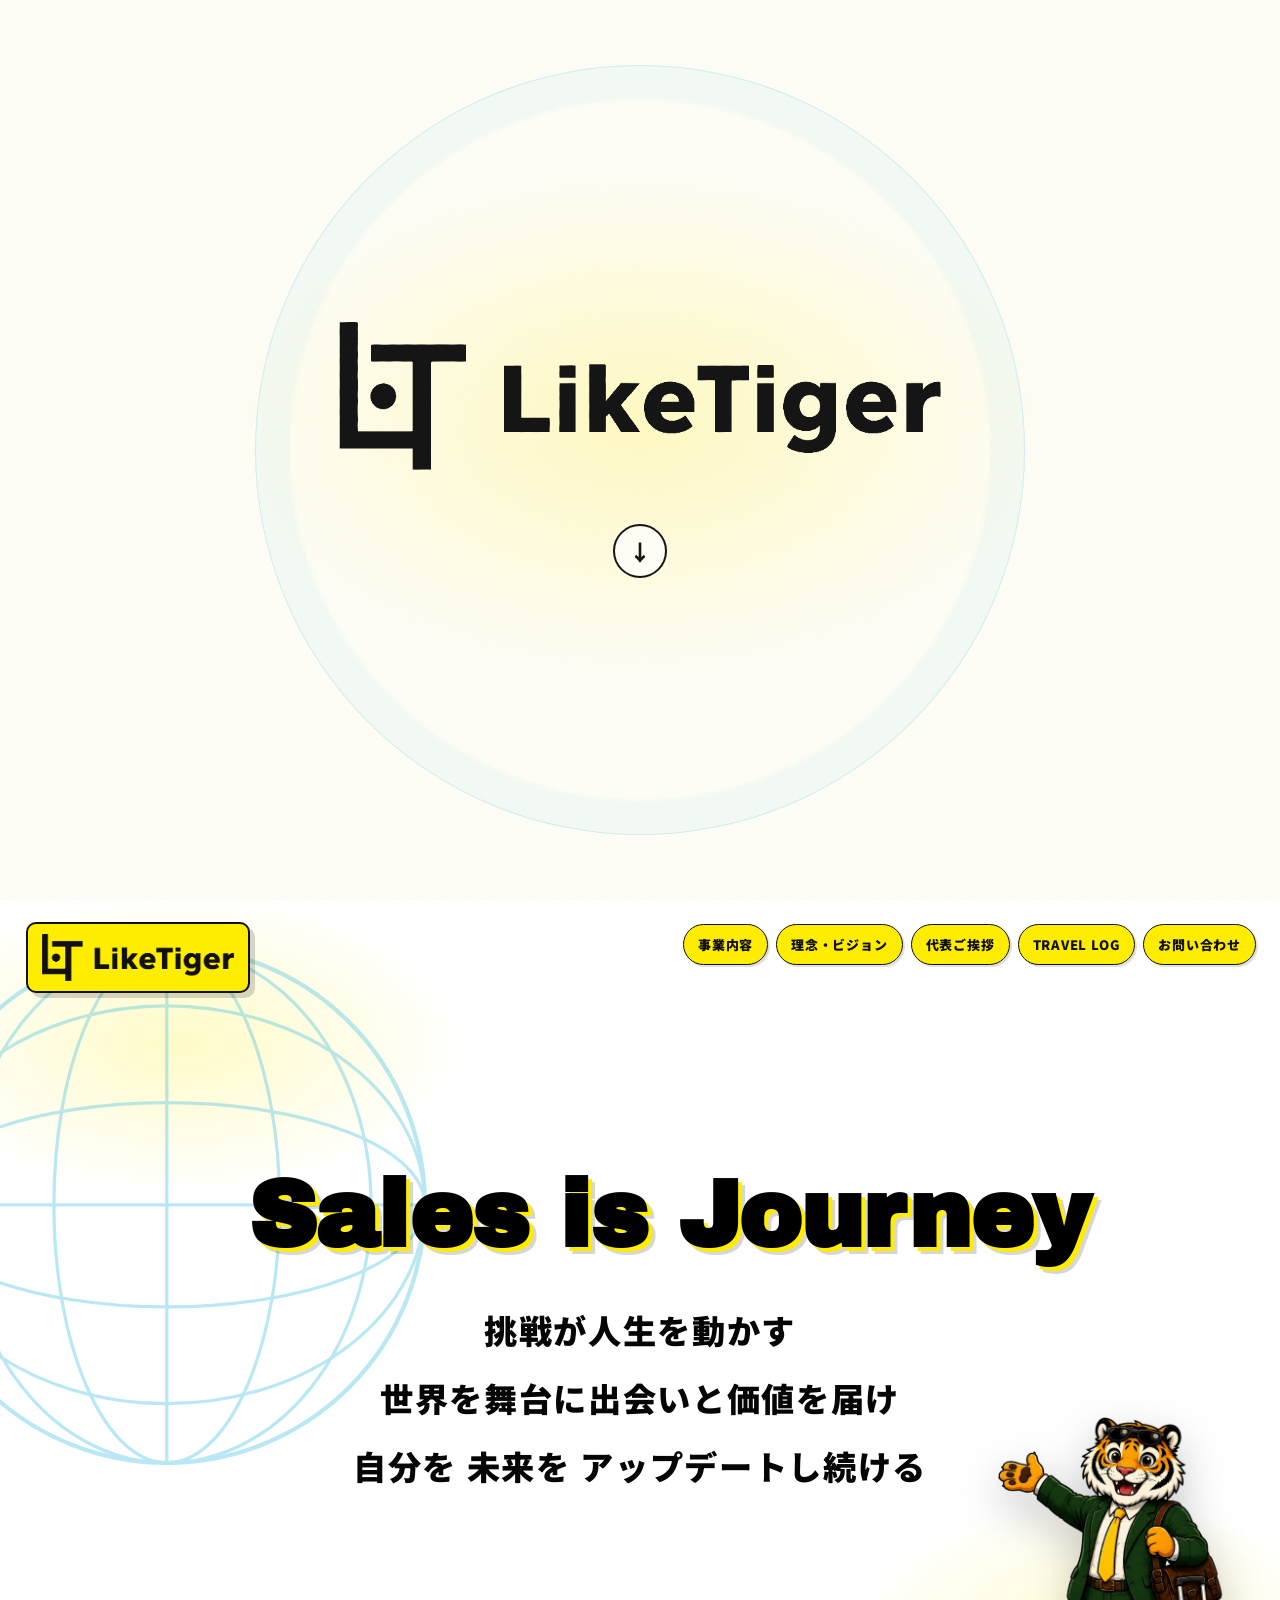
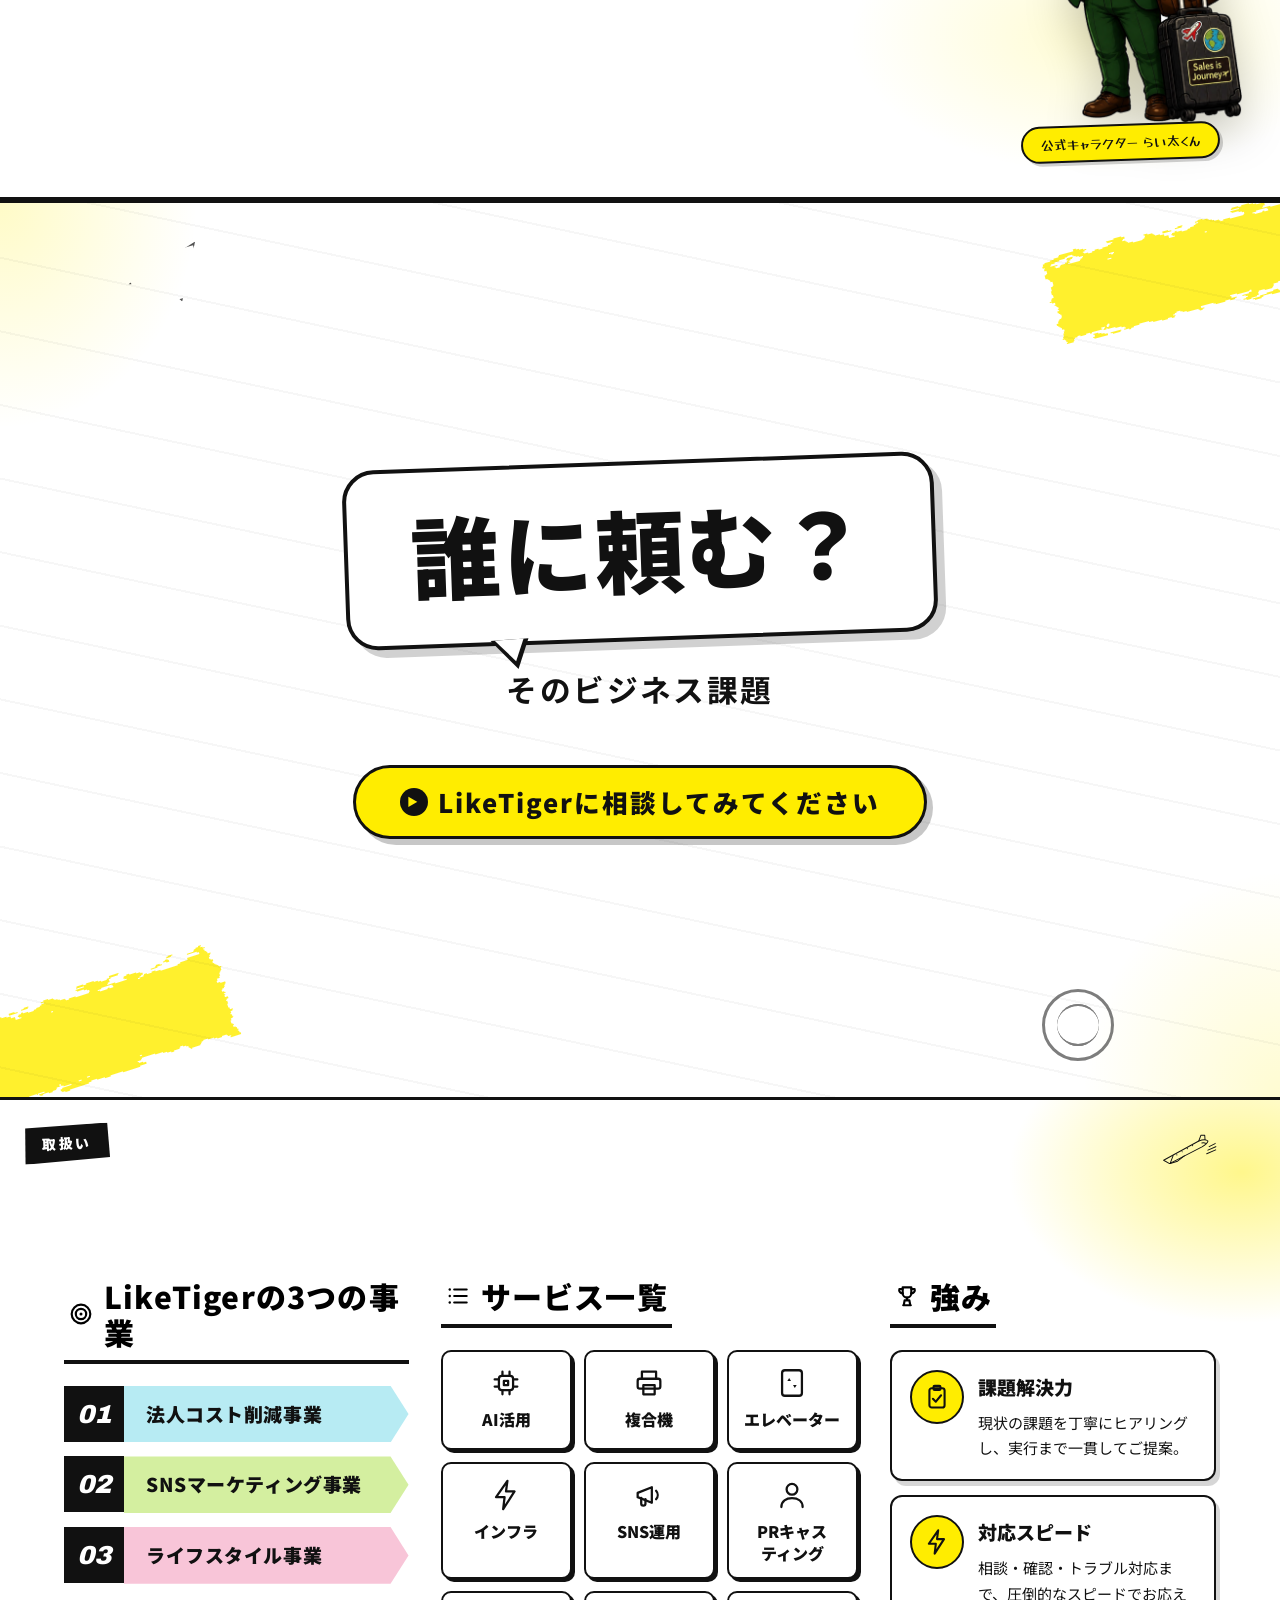
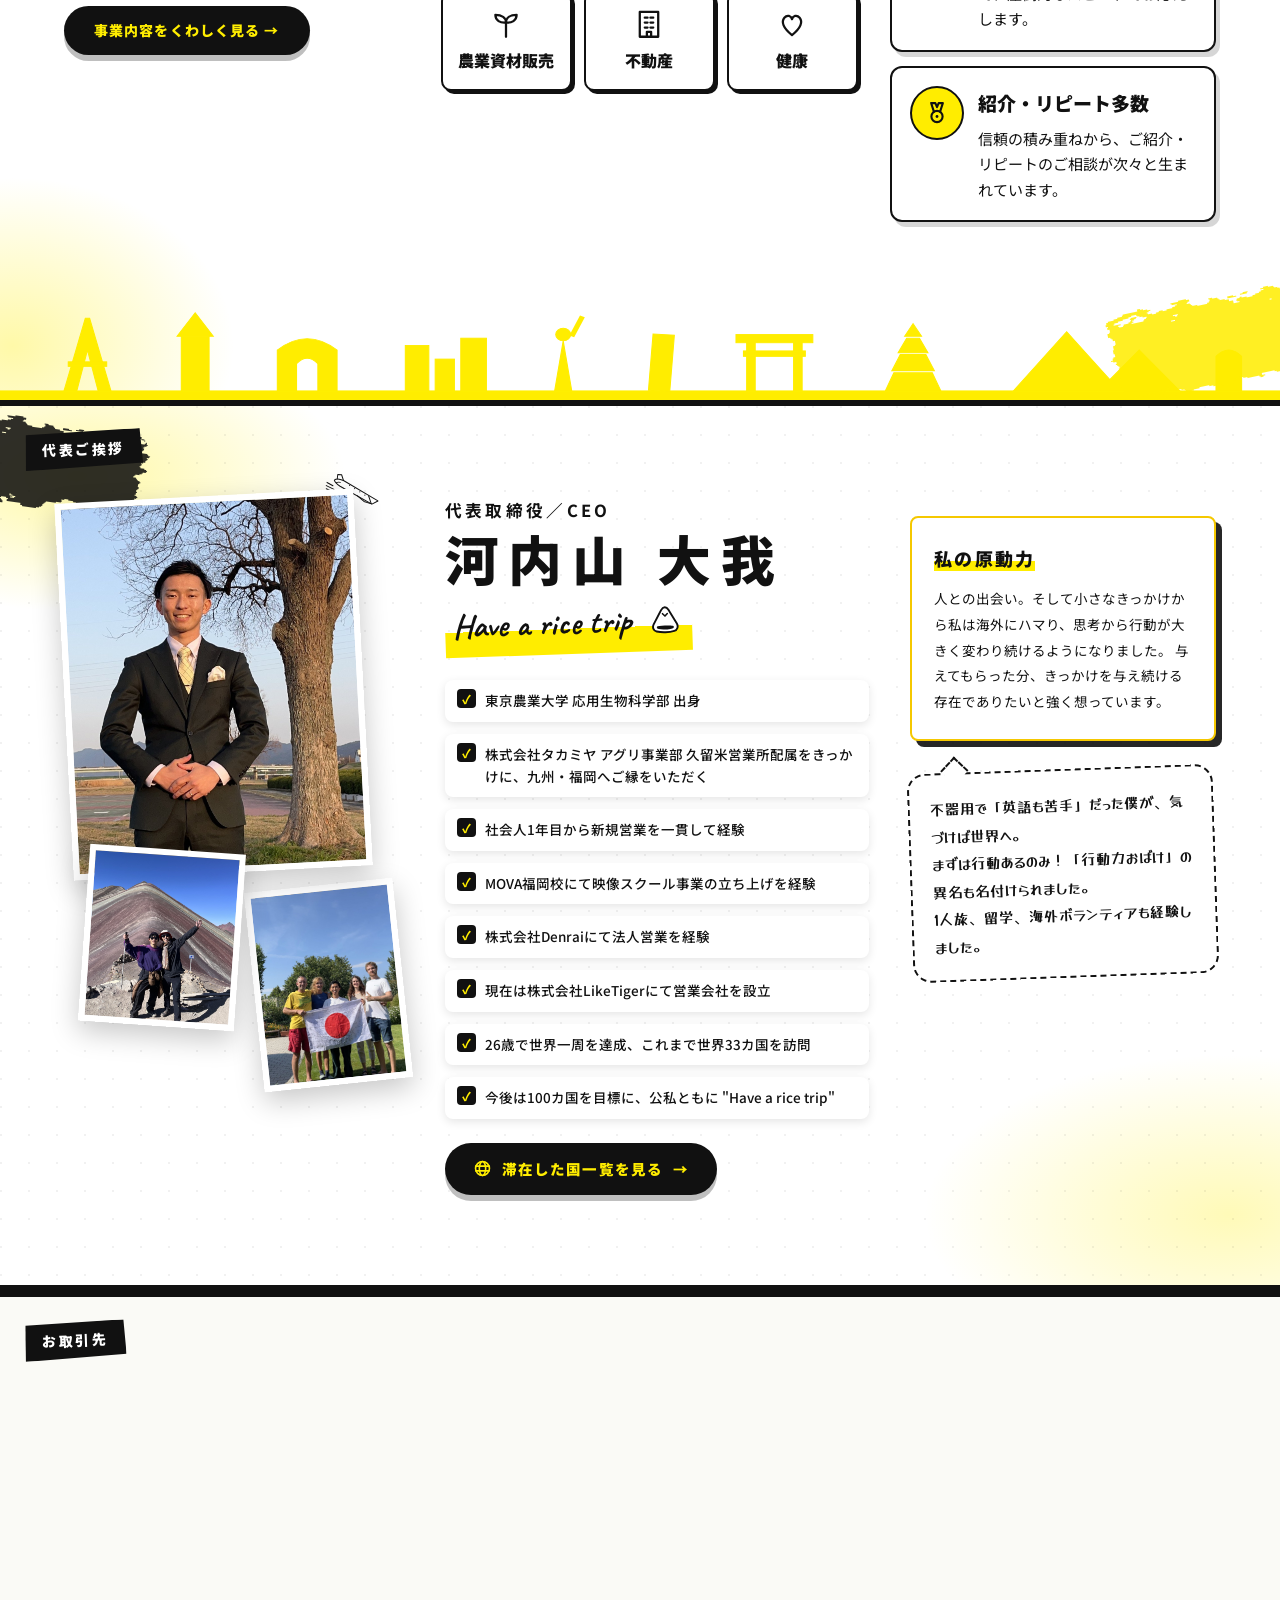
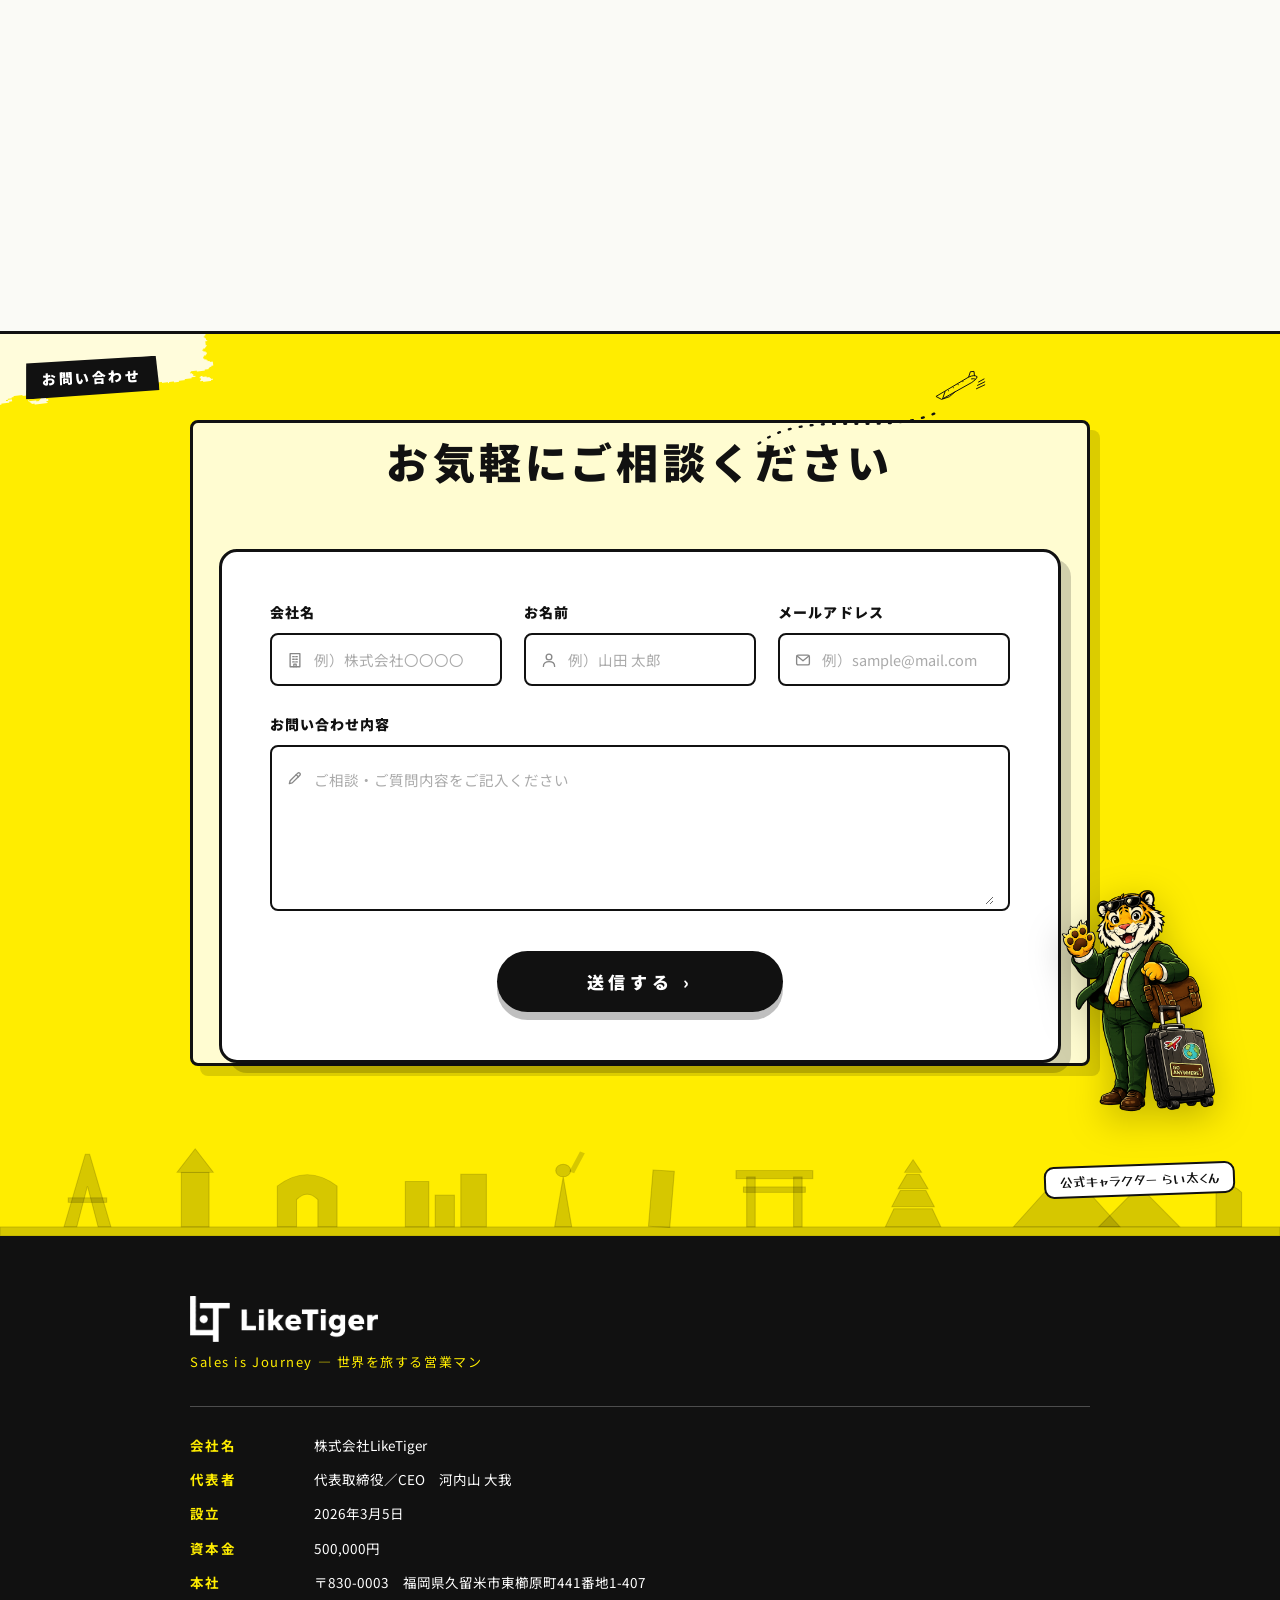
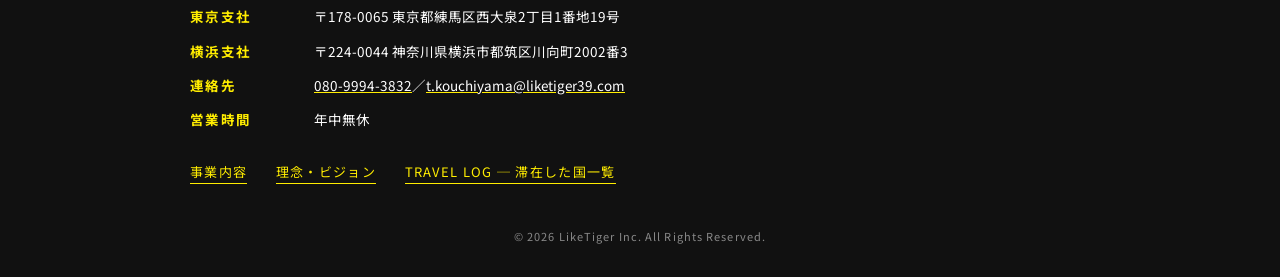
==== commit f54cdceb: "AIZAC・ハルク財団ロゴをDrive提供版に差し替え＋横長AIZAC用に幅広カードCSS追加" ====
--- a/index.html
+++ b/index.html
@@ -268,7 +268,7 @@
         <a class="partners__logo partners__logo--link" href="http://www.asumio.jp/" target="_blank" rel="noopener noreferrer" aria-label="アスミオ 公式サイトを開く"><img src="images/partner-asumio.png" alt="アスミオ"></a>
         <a class="partners__logo partners__logo--link" href="https://comgrast.com/" target="_blank" rel="noopener noreferrer" aria-label="Comgrast 公式サイトを開く"><img src="images/partner-comgrast.jpg" alt="コムグラスト"></a>
         <a class="partners__logo partners__logo--link" href="https://www.wakana-e.co.jp/" target="_blank" rel="noopener noreferrer" aria-label="若菜エステート 公式サイトを開く"><img src="images/partner-wakana.jpg" alt="若菜エステート"></a>
-        <a class="partners__logo partners__logo--link" href="https://aizac-hd.co.jp/" target="_blank" rel="noopener noreferrer" aria-label="AIZAC Holdings 公式サイトを開く"><img src="images/partner-aizac.png" alt="AIZAC Holdings" class="is-tall"></a>
+        <a class="partners__logo partners__logo--link partners__logo--wide" href="https://aizac-hd.co.jp/" target="_blank" rel="noopener noreferrer" aria-label="AIZAC Holdings 公式サイトを開く"><img src="images/partner-aizac.jpg" alt="AIZAC Holdings" class="is-wide"></a>
         <!-- 2セット目（ループ用の複製・読み上げ不要） -->
         <a class="partners__logo partners__logo--link" href="https://www.sunholdings.biz/" target="_blank" rel="noopener noreferrer" aria-hidden="true" tabindex="-1"><img src="images/partner-shd.png" alt=""></a>
         <a class="partners__logo partners__logo--link" href="http://likelab.jp/" target="_blank" rel="noopener noreferrer" aria-hidden="true" tabindex="-1"><img src="images/partner-likelab.png" alt=""></a>
@@ -276,7 +276,7 @@
         <a class="partners__logo partners__logo--link" href="http://www.asumio.jp/" target="_blank" rel="noopener noreferrer" aria-hidden="true" tabindex="-1"><img src="images/partner-asumio.png" alt=""></a>
         <a class="partners__logo partners__logo--link" href="https://comgrast.com/" target="_blank" rel="noopener noreferrer" aria-hidden="true" tabindex="-1"><img src="images/partner-comgrast.jpg" alt=""></a>
         <a class="partners__logo partners__logo--link" href="https://www.wakana-e.co.jp/" target="_blank" rel="noopener noreferrer" aria-hidden="true" tabindex="-1"><img src="images/partner-wakana.jpg" alt=""></a>
-        <a class="partners__logo partners__logo--link" href="https://aizac-hd.co.jp/" target="_blank" rel="noopener noreferrer" aria-hidden="true" tabindex="-1"><img src="images/partner-aizac.png" alt="" class="is-tall"></a>
+        <a class="partners__logo partners__logo--link partners__logo--wide" href="https://aizac-hd.co.jp/" target="_blank" rel="noopener noreferrer" aria-hidden="true" tabindex="-1"><img src="images/partner-aizac.jpg" alt="" class="is-wide"></a>
       </div>
       <div class="partners__track partners__track--right">
         <!-- 下段（6社）：Gライン / 筑陽会 / エレベーターコミュニケーションズ / こうわいんさつ / Denrai / ハルク財団 -->
@@ -285,14 +285,14 @@
         <a class="partners__logo partners__logo--link" href="https://www.evcom.co.jp/" target="_blank" rel="noopener noreferrer" aria-label="エレベーターコミュニケーションズ 公式サイトを開く"><img src="images/partner-elevator-com.png" alt="エレベーターコミュニケーションズ"></a>
         <a class="partners__logo partners__logo--link" href="https://www.kowa-ps.co.jp/" target="_blank" rel="noopener noreferrer" aria-label="香和印刷 公式サイトを開く"><img src="images/partner-kouwa.png" alt="こうわいんさつ"></a>
         <a class="partners__logo partners__logo--link" href="https://www.denrai.net/" target="_blank" rel="noopener noreferrer" aria-label="Denrai 公式サイトを開く"><img src="images/partner-denrai.png" alt="Denrai"></a>
-        <a class="partners__logo partners__logo--link" href="https://hulkzaidan.or.jp/" target="_blank" rel="noopener noreferrer" aria-label="ハルク財団 公式サイトを開く"><img src="images/partner-hulkzaidan.png" alt="一般財団法人 ハルク財団"></a>
+        <a class="partners__logo partners__logo--link" href="https://hulkzaidan.or.jp/" target="_blank" rel="noopener noreferrer" aria-label="ハルク財団 公式サイトを開く"><img src="images/partner-hulkzaidan.jpg" alt="一般財団法人 ハルク財団"></a>
         <!-- 2セット目（ループ用の複製） -->
         <a class="partners__logo partners__logo--link" href="https://gline.work/" target="_blank" rel="noopener noreferrer" aria-hidden="true" tabindex="-1"><img src="images/partner-g-line.png" alt=""></a>
         <a class="partners__logo partners__logo--link" href="https://chikuyokai.or.jp/" target="_blank" rel="noopener noreferrer" aria-hidden="true" tabindex="-1"><img src="images/partner-chikuyokai.png" alt=""></a>
         <a class="partners__logo partners__logo--link" href="https://www.evcom.co.jp/" target="_blank" rel="noopener noreferrer" aria-hidden="true" tabindex="-1"><img src="images/partner-elevator-com.png" alt=""></a>
         <a class="partners__logo partners__logo--link" href="https://www.kowa-ps.co.jp/" target="_blank" rel="noopener noreferrer" aria-hidden="true" tabindex="-1"><img src="images/partner-kouwa.png" alt=""></a>
         <a class="partners__logo partners__logo--link" href="https://www.denrai.net/" target="_blank" rel="noopener noreferrer" aria-hidden="true" tabindex="-1"><img src="images/partner-denrai.png" alt=""></a>
-        <a class="partners__logo partners__logo--link" href="https://hulkzaidan.or.jp/" target="_blank" rel="noopener noreferrer" aria-hidden="true" tabindex="-1"><img src="images/partner-hulkzaidan.png" alt=""></a>
+        <a class="partners__logo partners__logo--link" href="https://hulkzaidan.or.jp/" target="_blank" rel="noopener noreferrer" aria-hidden="true" tabindex="-1"><img src="images/partner-hulkzaidan.jpg" alt=""></a>
       </div>
     </div>
   </div>
--- a/css/style.css
+++ b/css/style.css
@@ -2879,11 +2879,22 @@
   max-height: 56px;
   object-fit: contain;
 }
-/* 正方形・縦長のロゴ（AIZACなど）はカード内で大きく見せる */
+/* 正方形・縦長のロゴはカード内で大きく見せる */
 .partners__logo img.is-tall {
   max-height: 92px;
   max-width: 110%;
   transform: scale(1.08);
+}
+/* 横長ロゴ（AIZAC Holdings 等）はカード幅を広げて中身を大きく */
+.partners__logo--wide {
+  width: clamp(220px, 24vw, 300px);
+  padding: 14px 18px;
+}
+.partners__logo img.is-wide {
+  max-height: 70px;
+  width: 100%;
+  height: auto;
+  object-fit: contain;
 }
 /* クリック可能なロゴ（外部リンク付き） */
 .partners__logo--link {
@@ -2925,6 +2936,13 @@
   .partners__logo img.is-tall {
     max-height: 76px;
     transform: scale(1.08);
+  }
+  .partners__logo--wide {
+    width: clamp(150px, 42vw, 200px);
+    padding: 8px 10px;
+  }
+  .partners__logo img.is-wide {
+    max-height: 56px;
   }
   .partners__track {
     gap: 14px;
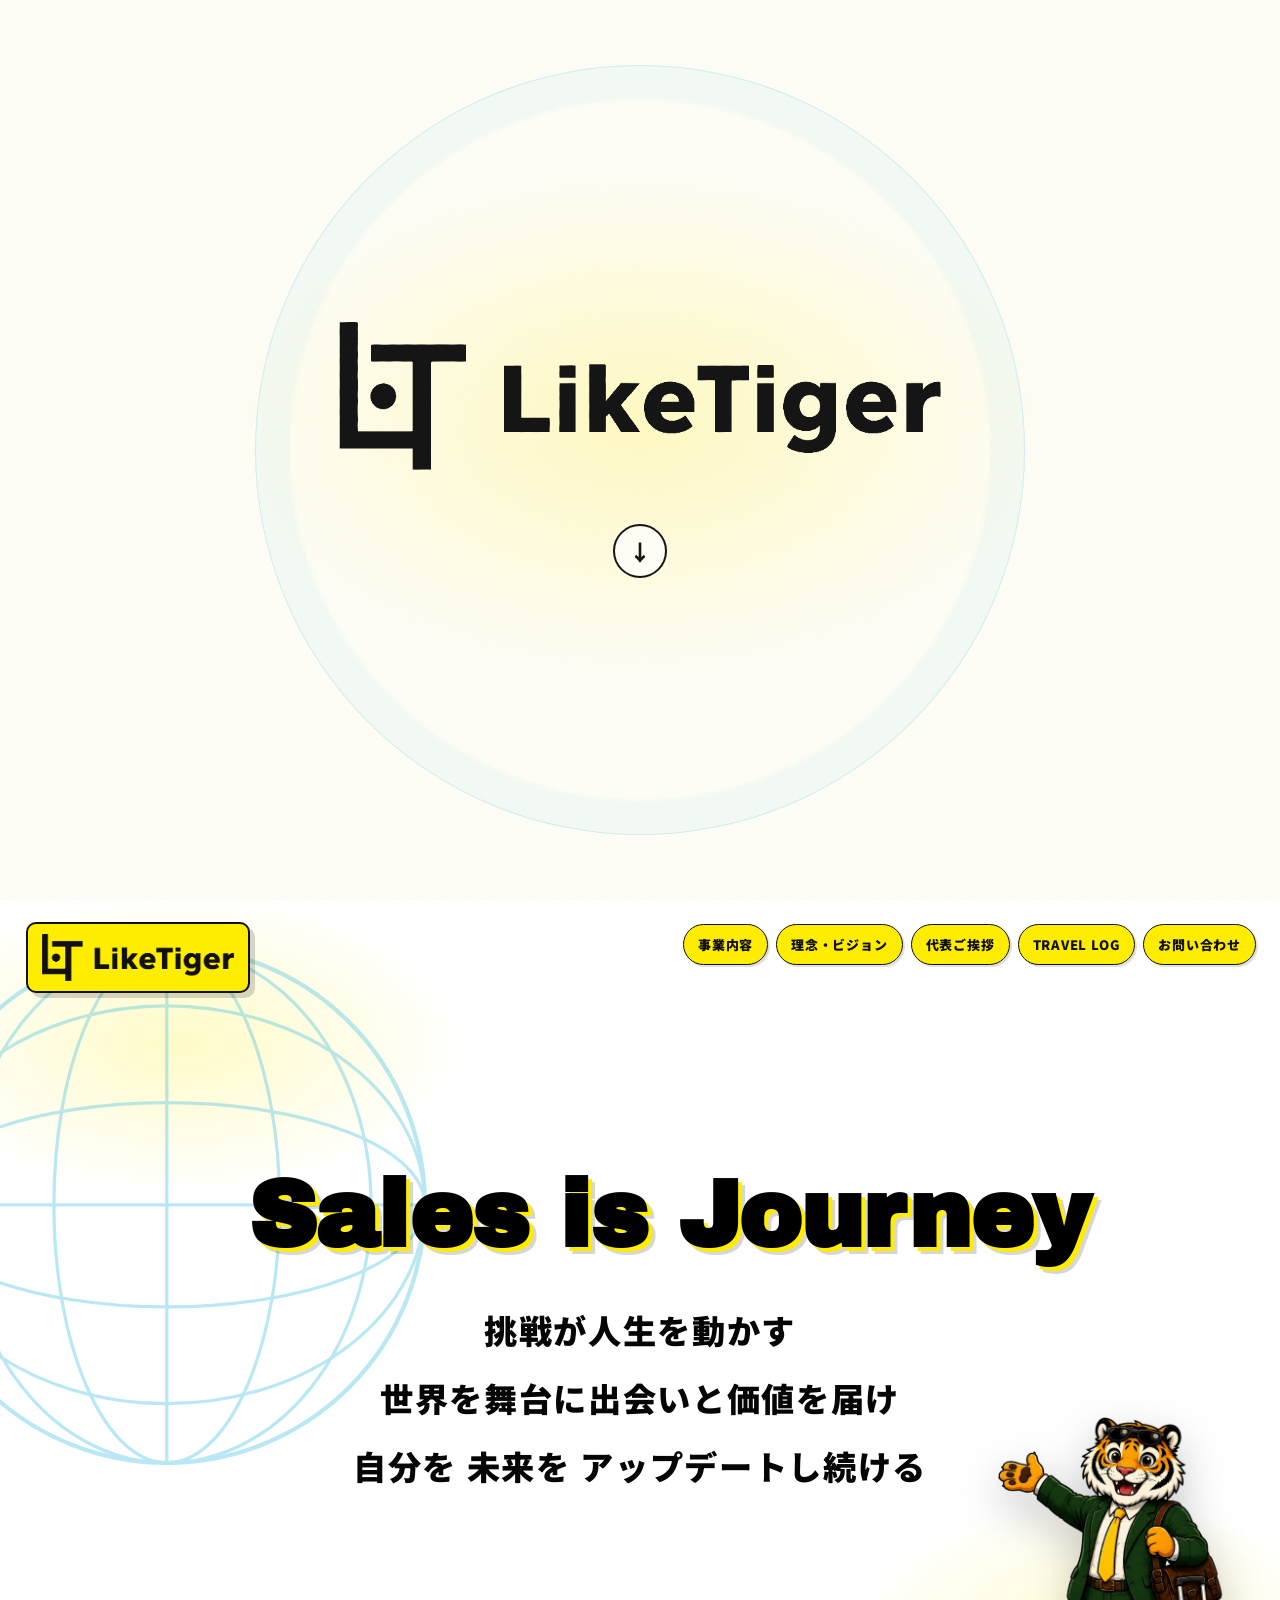
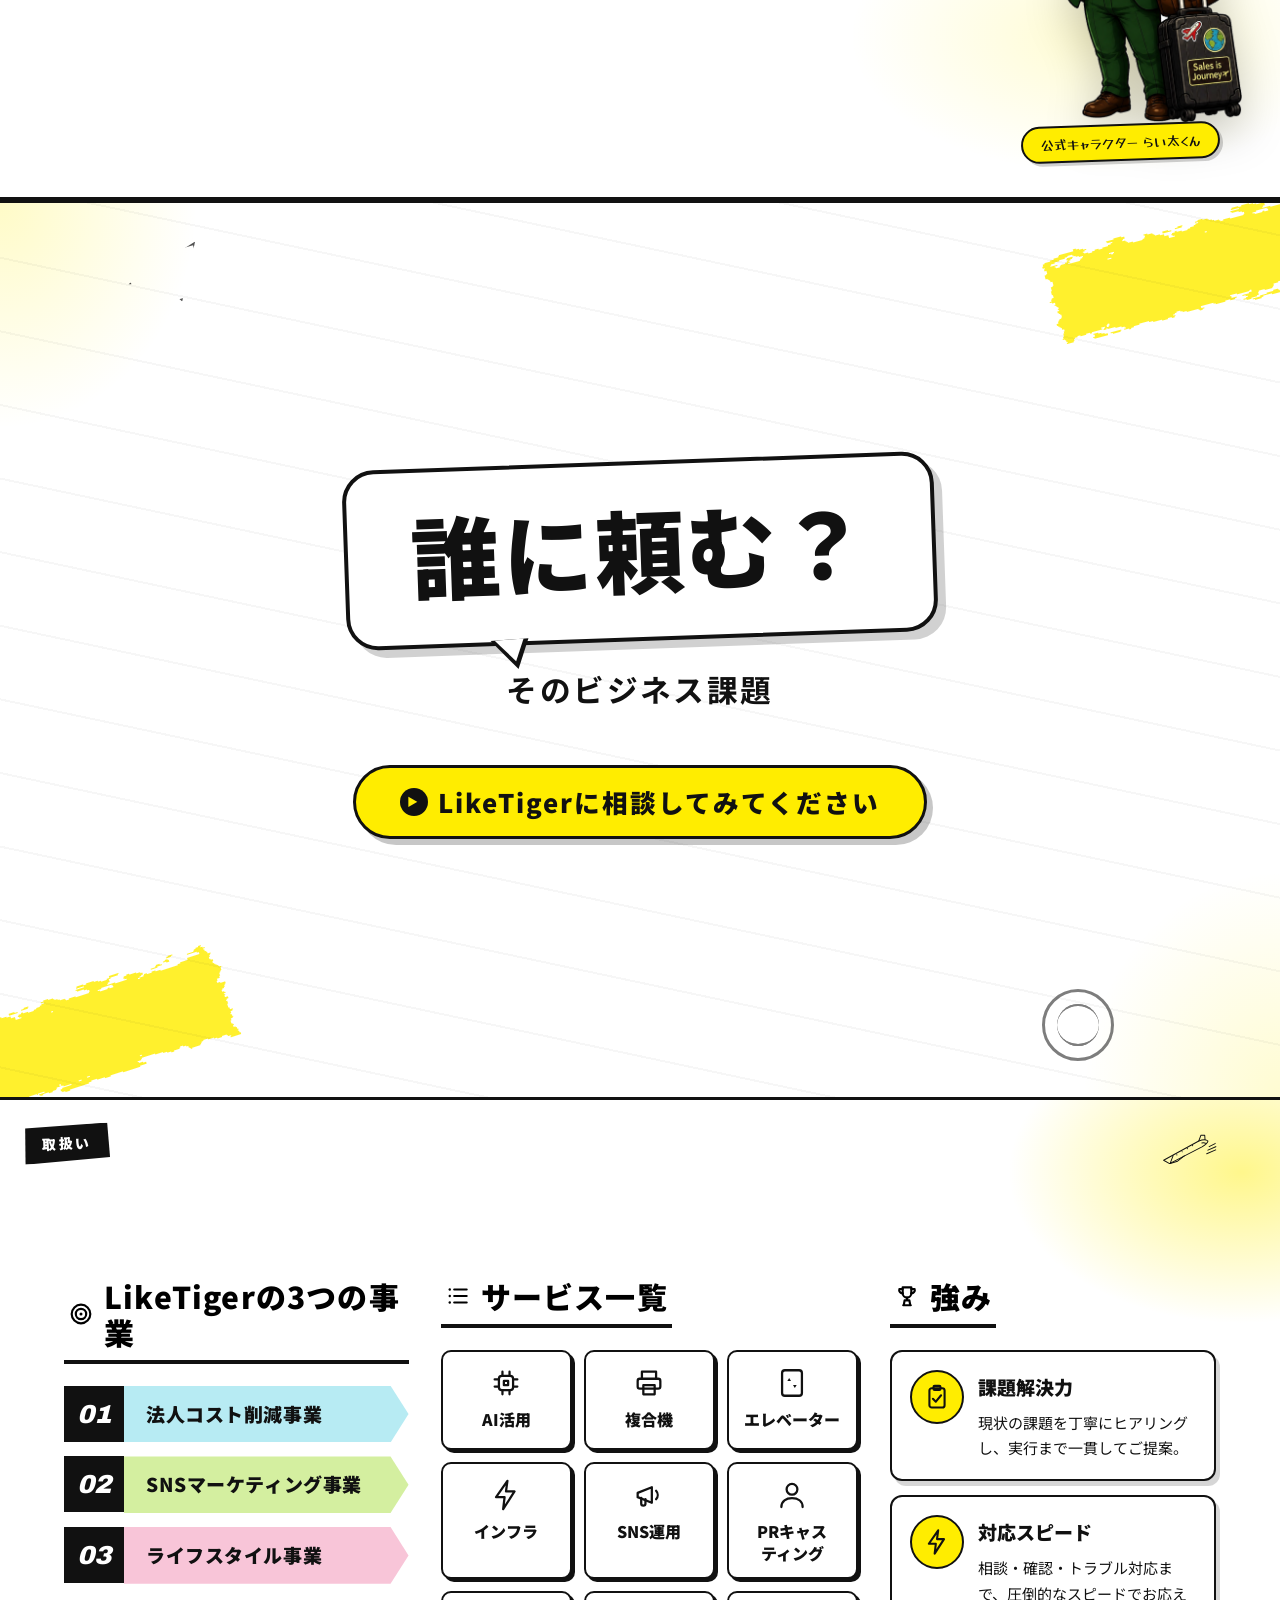
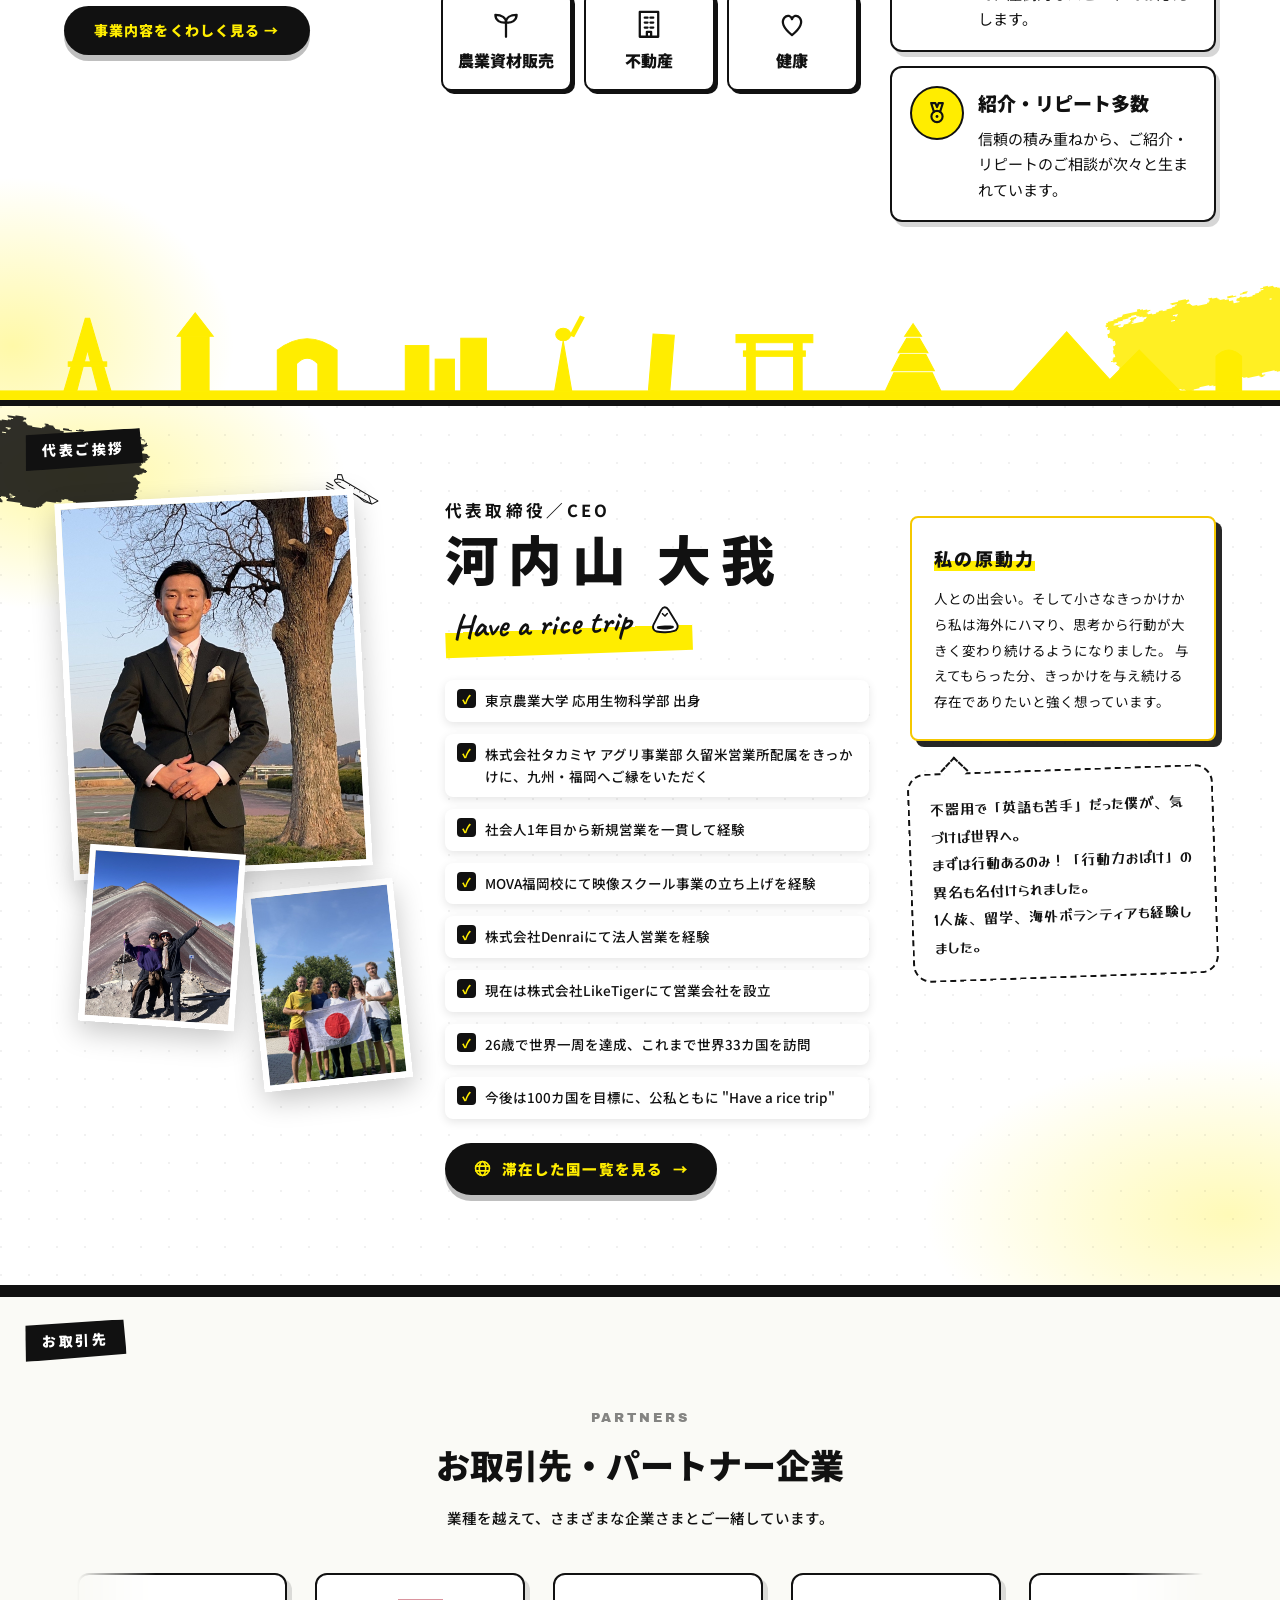
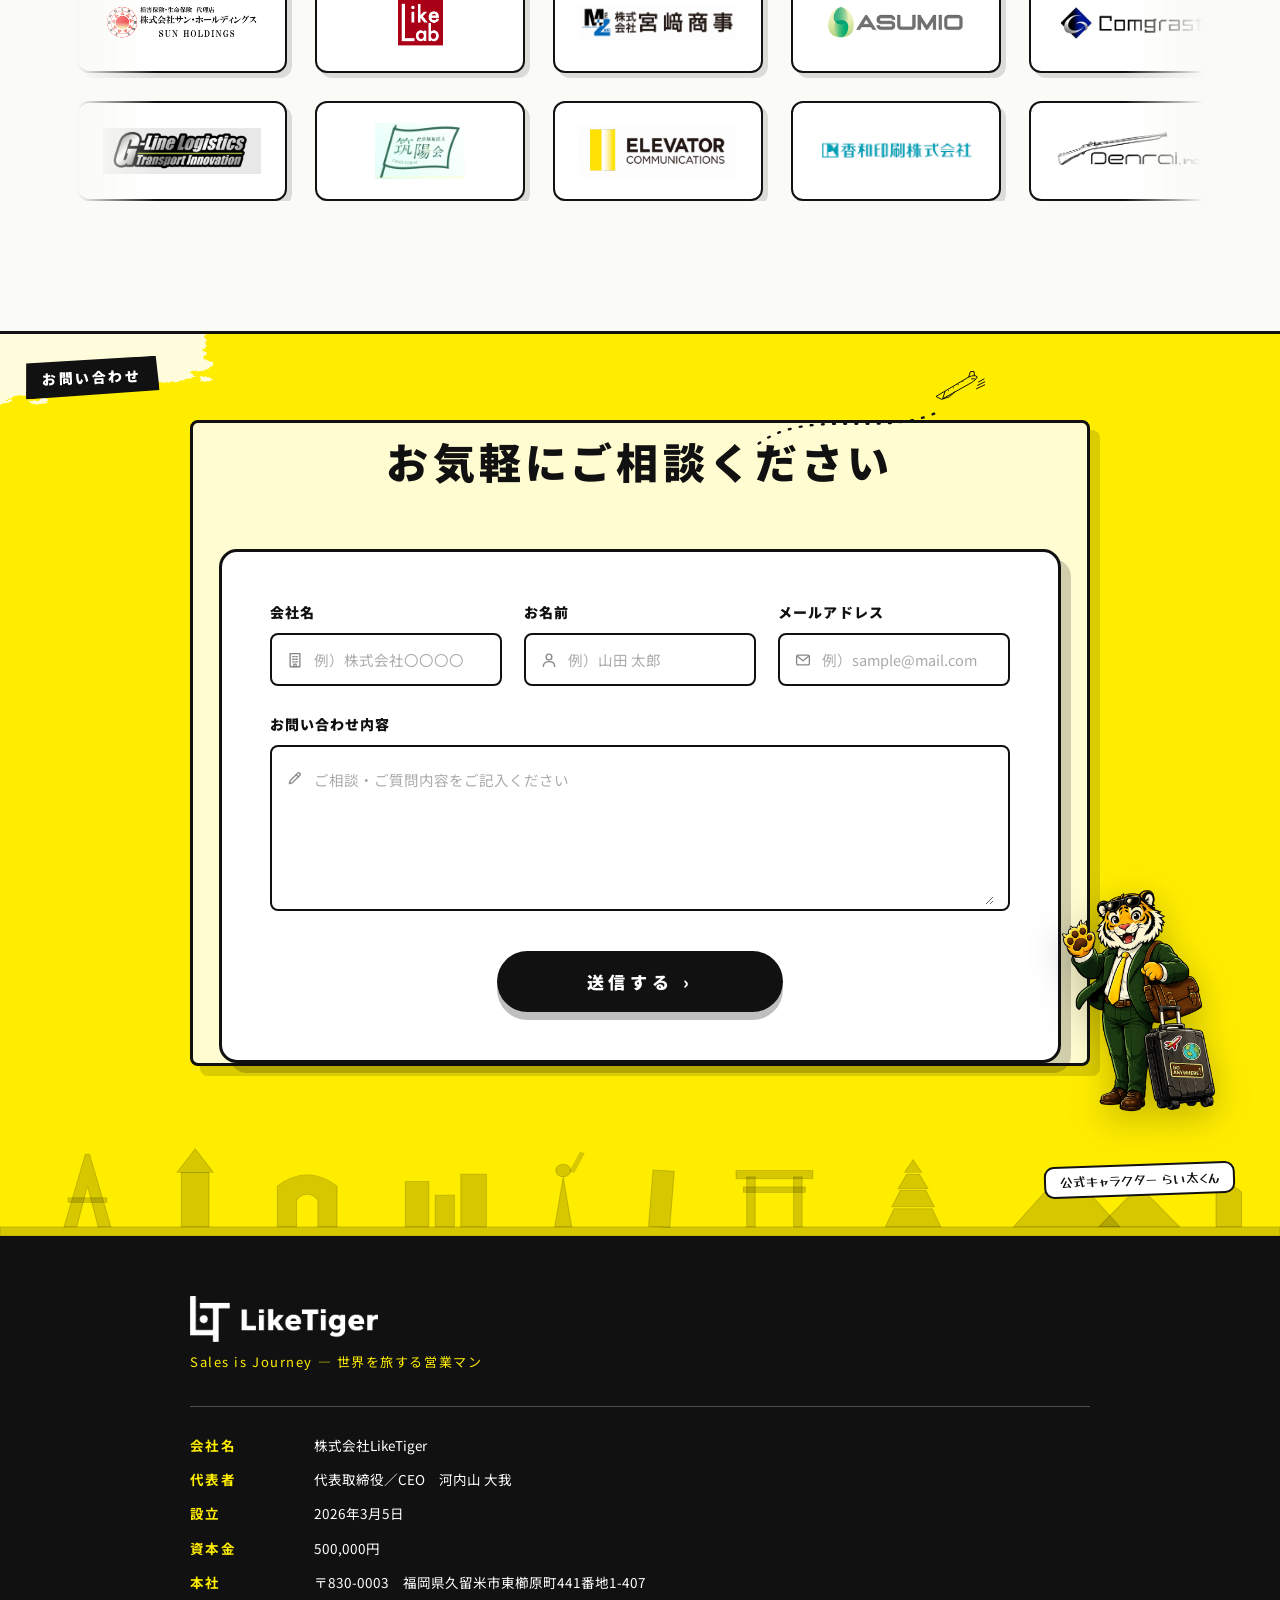
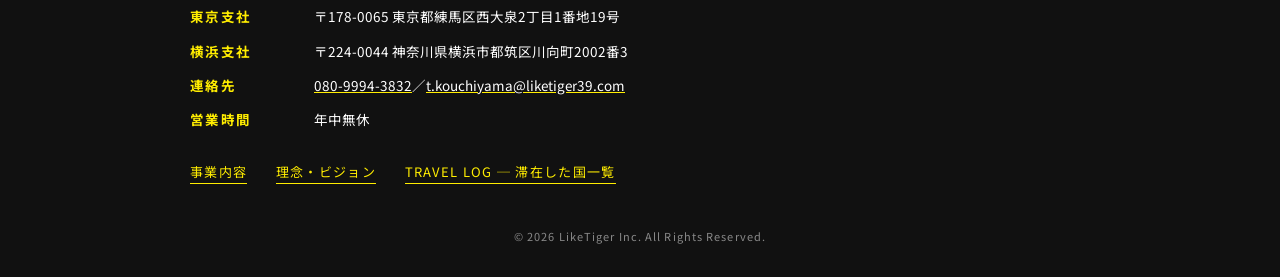
==== commit 2a053cfa: "AIZAC・ハルク財団ロゴをDrive版に再反映＋キャッシュバスター付与・両者横長カード統一でバランス改善" ====
--- a/index.html
+++ b/index.html
@@ -268,7 +268,7 @@
         <a class="partners__logo partners__logo--link" href="http://www.asumio.jp/" target="_blank" rel="noopener noreferrer" aria-label="アスミオ 公式サイトを開く"><img src="images/partner-asumio.png" alt="アスミオ"></a>
         <a class="partners__logo partners__logo--link" href="https://comgrast.com/" target="_blank" rel="noopener noreferrer" aria-label="Comgrast 公式サイトを開く"><img src="images/partner-comgrast.jpg" alt="コムグラスト"></a>
         <a class="partners__logo partners__logo--link" href="https://www.wakana-e.co.jp/" target="_blank" rel="noopener noreferrer" aria-label="若菜エステート 公式サイトを開く"><img src="images/partner-wakana.jpg" alt="若菜エステート"></a>
-        <a class="partners__logo partners__logo--link partners__logo--wide" href="https://aizac-hd.co.jp/" target="_blank" rel="noopener noreferrer" aria-label="AIZAC Holdings 公式サイトを開く"><img src="images/partner-aizac.jpg" alt="AIZAC Holdings" class="is-wide"></a>
+        <a class="partners__logo partners__logo--link partners__logo--wide" href="https://aizac-hd.co.jp/" target="_blank" rel="noopener noreferrer" aria-label="AIZAC Holdings 公式サイトを開く"><img src="images/partner-aizac.jpg?v=2" alt="AIZAC Holdings" class="is-wide"></a>
         <!-- 2セット目（ループ用の複製・読み上げ不要） -->
         <a class="partners__logo partners__logo--link" href="https://www.sunholdings.biz/" target="_blank" rel="noopener noreferrer" aria-hidden="true" tabindex="-1"><img src="images/partner-shd.png" alt=""></a>
         <a class="partners__logo partners__logo--link" href="http://likelab.jp/" target="_blank" rel="noopener noreferrer" aria-hidden="true" tabindex="-1"><img src="images/partner-likelab.png" alt=""></a>
@@ -276,7 +276,7 @@
         <a class="partners__logo partners__logo--link" href="http://www.asumio.jp/" target="_blank" rel="noopener noreferrer" aria-hidden="true" tabindex="-1"><img src="images/partner-asumio.png" alt=""></a>
         <a class="partners__logo partners__logo--link" href="https://comgrast.com/" target="_blank" rel="noopener noreferrer" aria-hidden="true" tabindex="-1"><img src="images/partner-comgrast.jpg" alt=""></a>
         <a class="partners__logo partners__logo--link" href="https://www.wakana-e.co.jp/" target="_blank" rel="noopener noreferrer" aria-hidden="true" tabindex="-1"><img src="images/partner-wakana.jpg" alt=""></a>
-        <a class="partners__logo partners__logo--link partners__logo--wide" href="https://aizac-hd.co.jp/" target="_blank" rel="noopener noreferrer" aria-hidden="true" tabindex="-1"><img src="images/partner-aizac.jpg" alt="" class="is-wide"></a>
+        <a class="partners__logo partners__logo--link partners__logo--wide" href="https://aizac-hd.co.jp/" target="_blank" rel="noopener noreferrer" aria-hidden="true" tabindex="-1"><img src="images/partner-aizac.jpg?v=2" alt="" class="is-wide"></a>
       </div>
       <div class="partners__track partners__track--right">
         <!-- 下段（6社）：Gライン / 筑陽会 / エレベーターコミュニケーションズ / こうわいんさつ / Denrai / ハルク財団 -->
@@ -285,14 +285,14 @@
         <a class="partners__logo partners__logo--link" href="https://www.evcom.co.jp/" target="_blank" rel="noopener noreferrer" aria-label="エレベーターコミュニケーションズ 公式サイトを開く"><img src="images/partner-elevator-com.png" alt="エレベーターコミュニケーションズ"></a>
         <a class="partners__logo partners__logo--link" href="https://www.kowa-ps.co.jp/" target="_blank" rel="noopener noreferrer" aria-label="香和印刷 公式サイトを開く"><img src="images/partner-kouwa.png" alt="こうわいんさつ"></a>
         <a class="partners__logo partners__logo--link" href="https://www.denrai.net/" target="_blank" rel="noopener noreferrer" aria-label="Denrai 公式サイトを開く"><img src="images/partner-denrai.png" alt="Denrai"></a>
-        <a class="partners__logo partners__logo--link" href="https://hulkzaidan.or.jp/" target="_blank" rel="noopener noreferrer" aria-label="ハルク財団 公式サイトを開く"><img src="images/partner-hulkzaidan.jpg" alt="一般財団法人 ハルク財団"></a>
+        <a class="partners__logo partners__logo--link partners__logo--wide" href="https://hulkzaidan.or.jp/" target="_blank" rel="noopener noreferrer" aria-label="ハルク財団 公式サイトを開く"><img src="images/partner-hulkzaidan.jpg?v=2" alt="一般財団法人 ハルク財団" class="is-wide"></a>
         <!-- 2セット目（ループ用の複製） -->
         <a class="partners__logo partners__logo--link" href="https://gline.work/" target="_blank" rel="noopener noreferrer" aria-hidden="true" tabindex="-1"><img src="images/partner-g-line.png" alt=""></a>
         <a class="partners__logo partners__logo--link" href="https://chikuyokai.or.jp/" target="_blank" rel="noopener noreferrer" aria-hidden="true" tabindex="-1"><img src="images/partner-chikuyokai.png" alt=""></a>
         <a class="partners__logo partners__logo--link" href="https://www.evcom.co.jp/" target="_blank" rel="noopener noreferrer" aria-hidden="true" tabindex="-1"><img src="images/partner-elevator-com.png" alt=""></a>
         <a class="partners__logo partners__logo--link" href="https://www.kowa-ps.co.jp/" target="_blank" rel="noopener noreferrer" aria-hidden="true" tabindex="-1"><img src="images/partner-kouwa.png" alt=""></a>
         <a class="partners__logo partners__logo--link" href="https://www.denrai.net/" target="_blank" rel="noopener noreferrer" aria-hidden="true" tabindex="-1"><img src="images/partner-denrai.png" alt=""></a>
-        <a class="partners__logo partners__logo--link" href="https://hulkzaidan.or.jp/" target="_blank" rel="noopener noreferrer" aria-hidden="true" tabindex="-1"><img src="images/partner-hulkzaidan.jpg" alt=""></a>
+        <a class="partners__logo partners__logo--link partners__logo--wide" href="https://hulkzaidan.or.jp/" target="_blank" rel="noopener noreferrer" aria-hidden="true" tabindex="-1"><img src="images/partner-hulkzaidan.jpg?v=2" alt="" class="is-wide"></a>
       </div>
     </div>
   </div>
--- a/css/style.css
+++ b/css/style.css
@@ -2885,13 +2885,13 @@
   max-width: 110%;
   transform: scale(1.08);
 }
-/* 横長ロゴ（AIZAC Holdings 等）はカード幅を広げて中身を大きく */
+/* 横長ロゴ（AIZAC Holdings・ハルク財団 等）はカード幅を広げて中身を大きく */
 .partners__logo--wide {
   width: clamp(220px, 24vw, 300px);
-  padding: 14px 18px;
+  padding: 10px 14px;
 }
 .partners__logo img.is-wide {
-  max-height: 70px;
+  max-height: 80px;
   width: 100%;
   height: auto;
   object-fit: contain;
@@ -2938,11 +2938,11 @@
     transform: scale(1.08);
   }
   .partners__logo--wide {
-    width: clamp(150px, 42vw, 200px);
-    padding: 8px 10px;
+    width: clamp(160px, 46vw, 210px);
+    padding: 6px 10px;
   }
   .partners__logo img.is-wide {
-    max-height: 56px;
+    max-height: 64px;
   }
   .partners__track {
     gap: 14px;
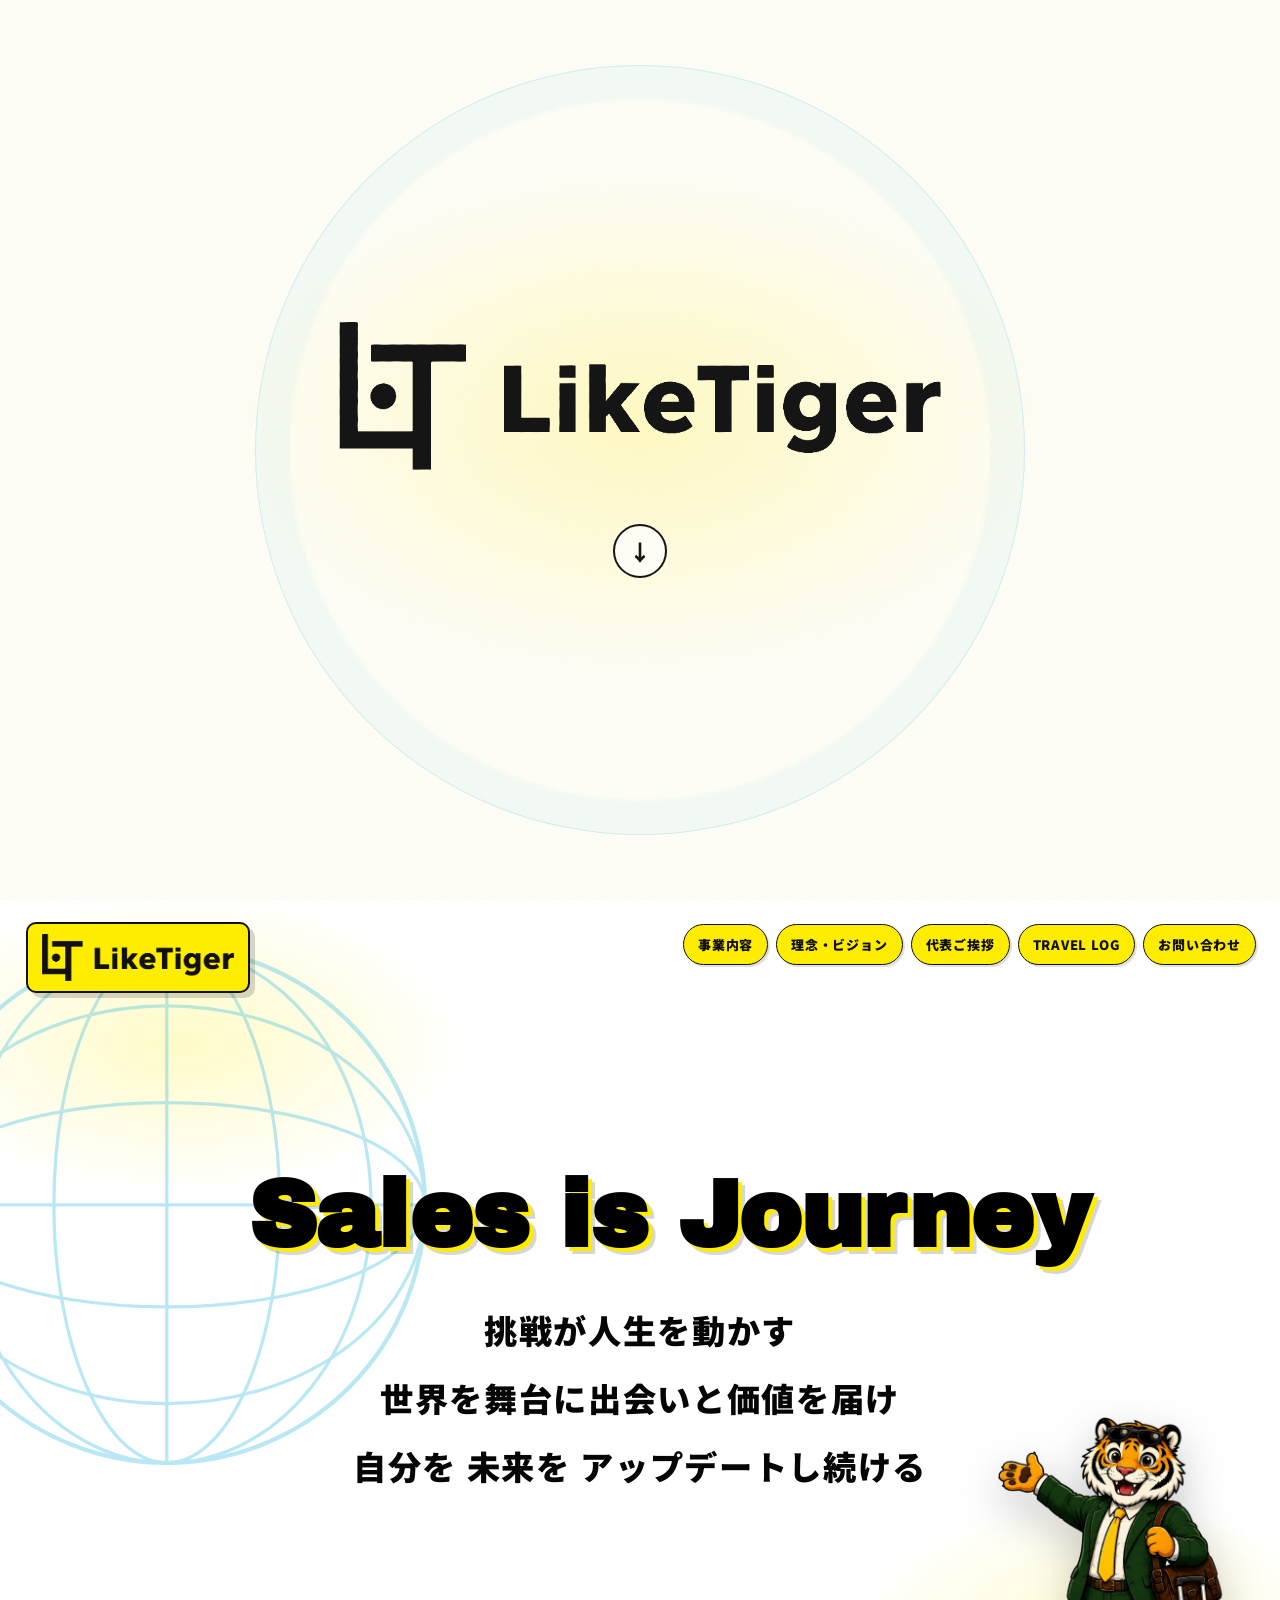
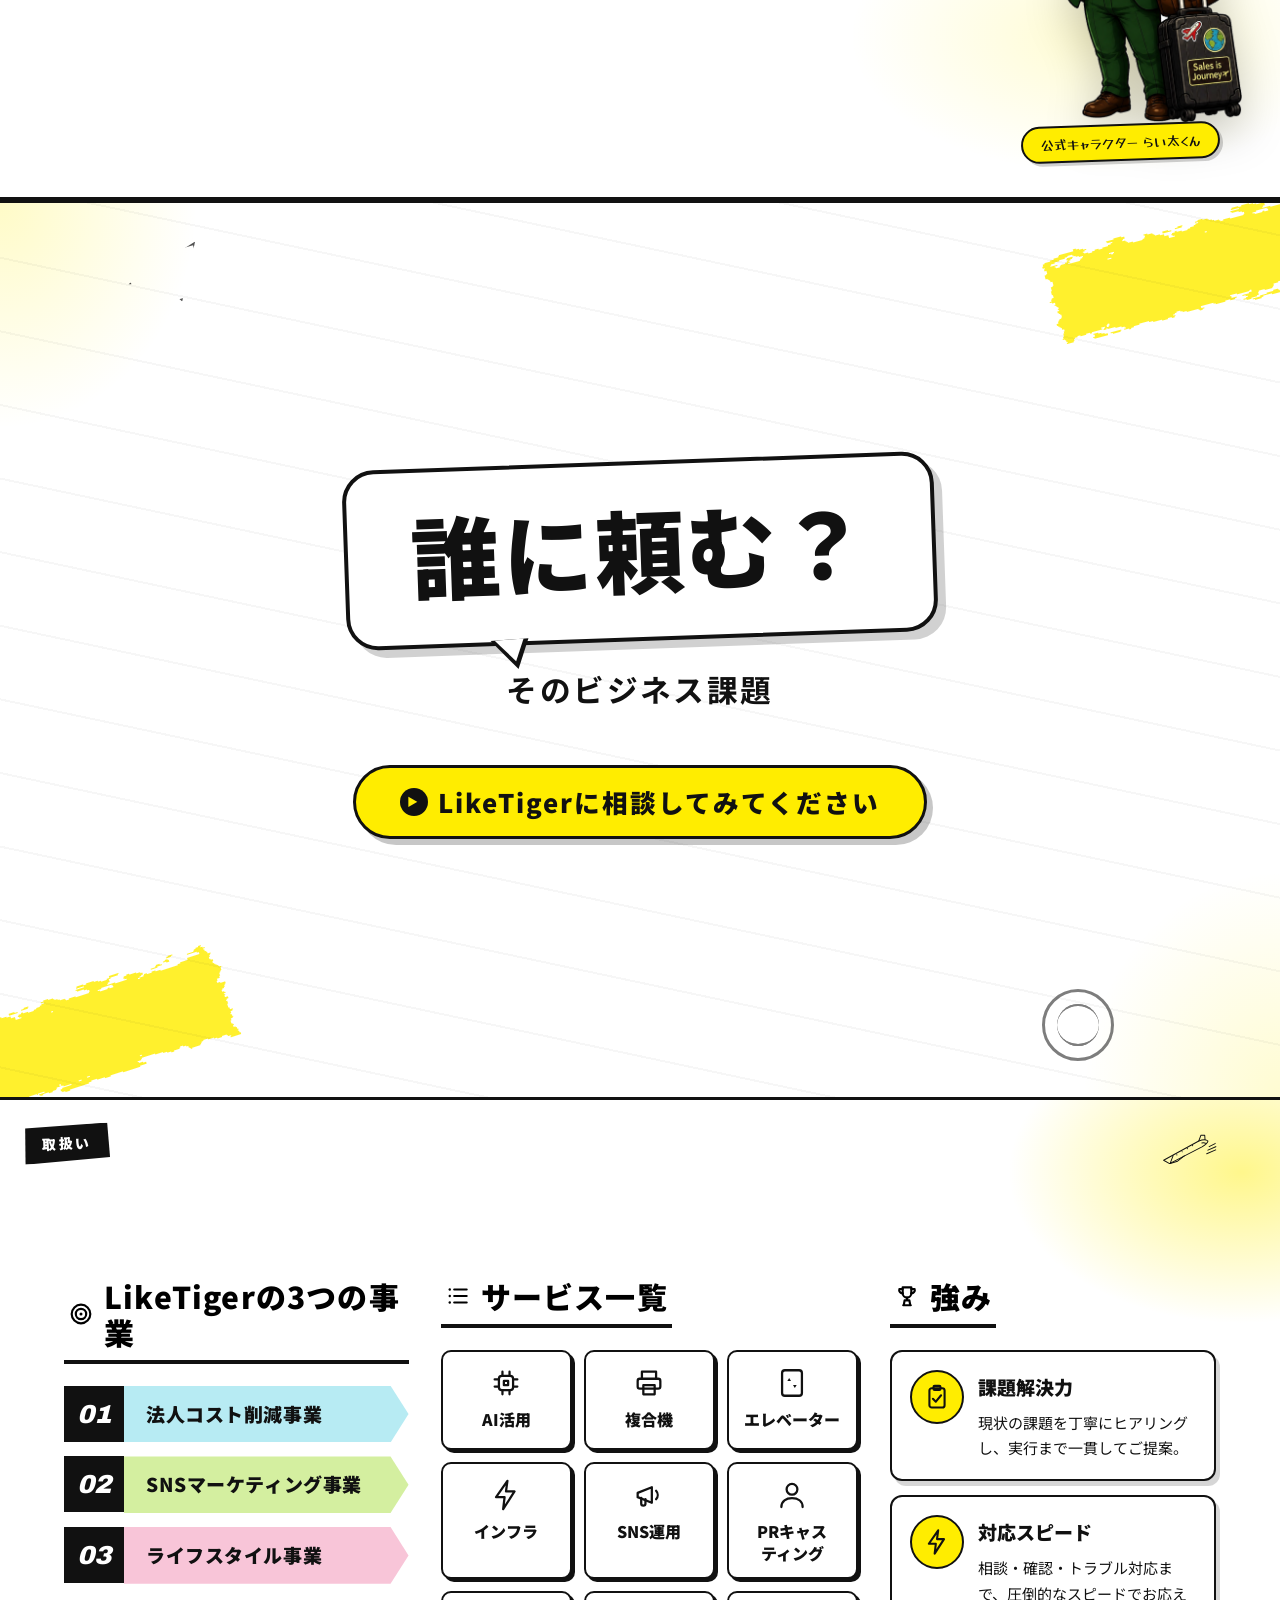
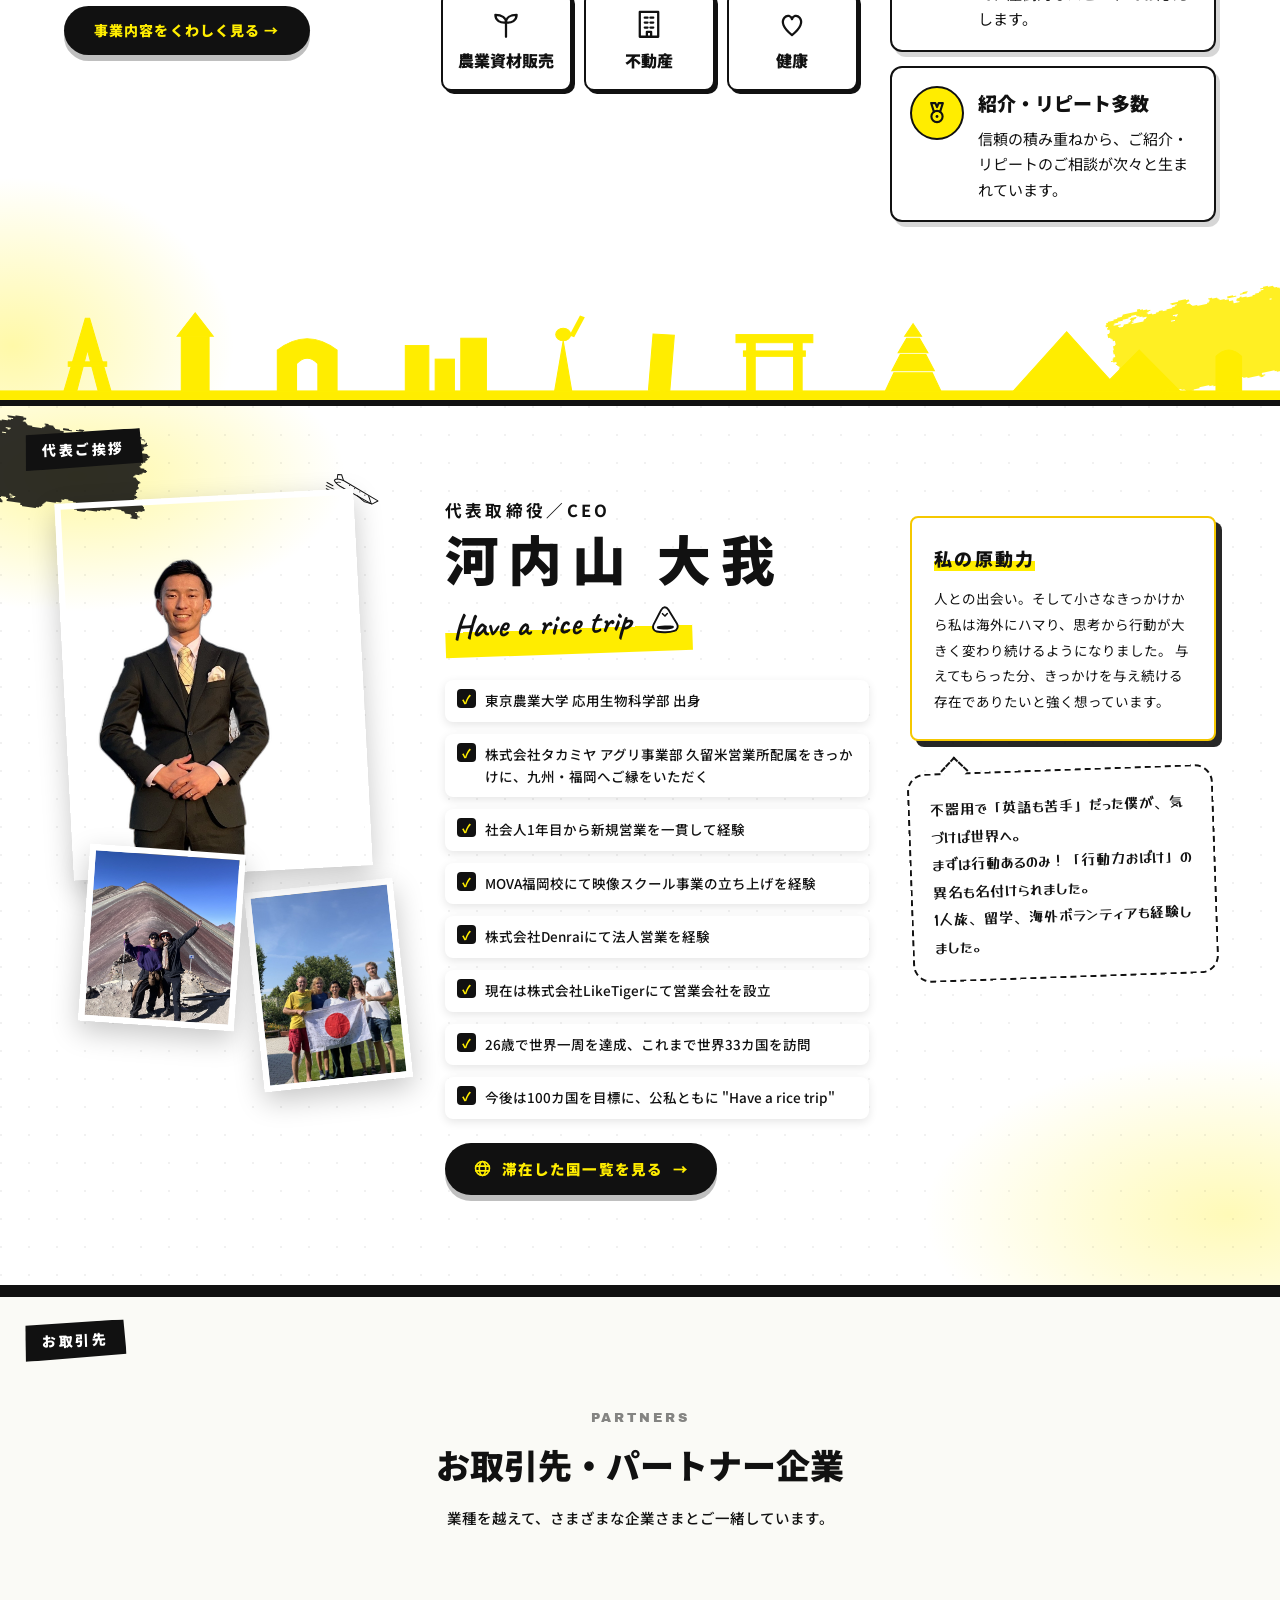
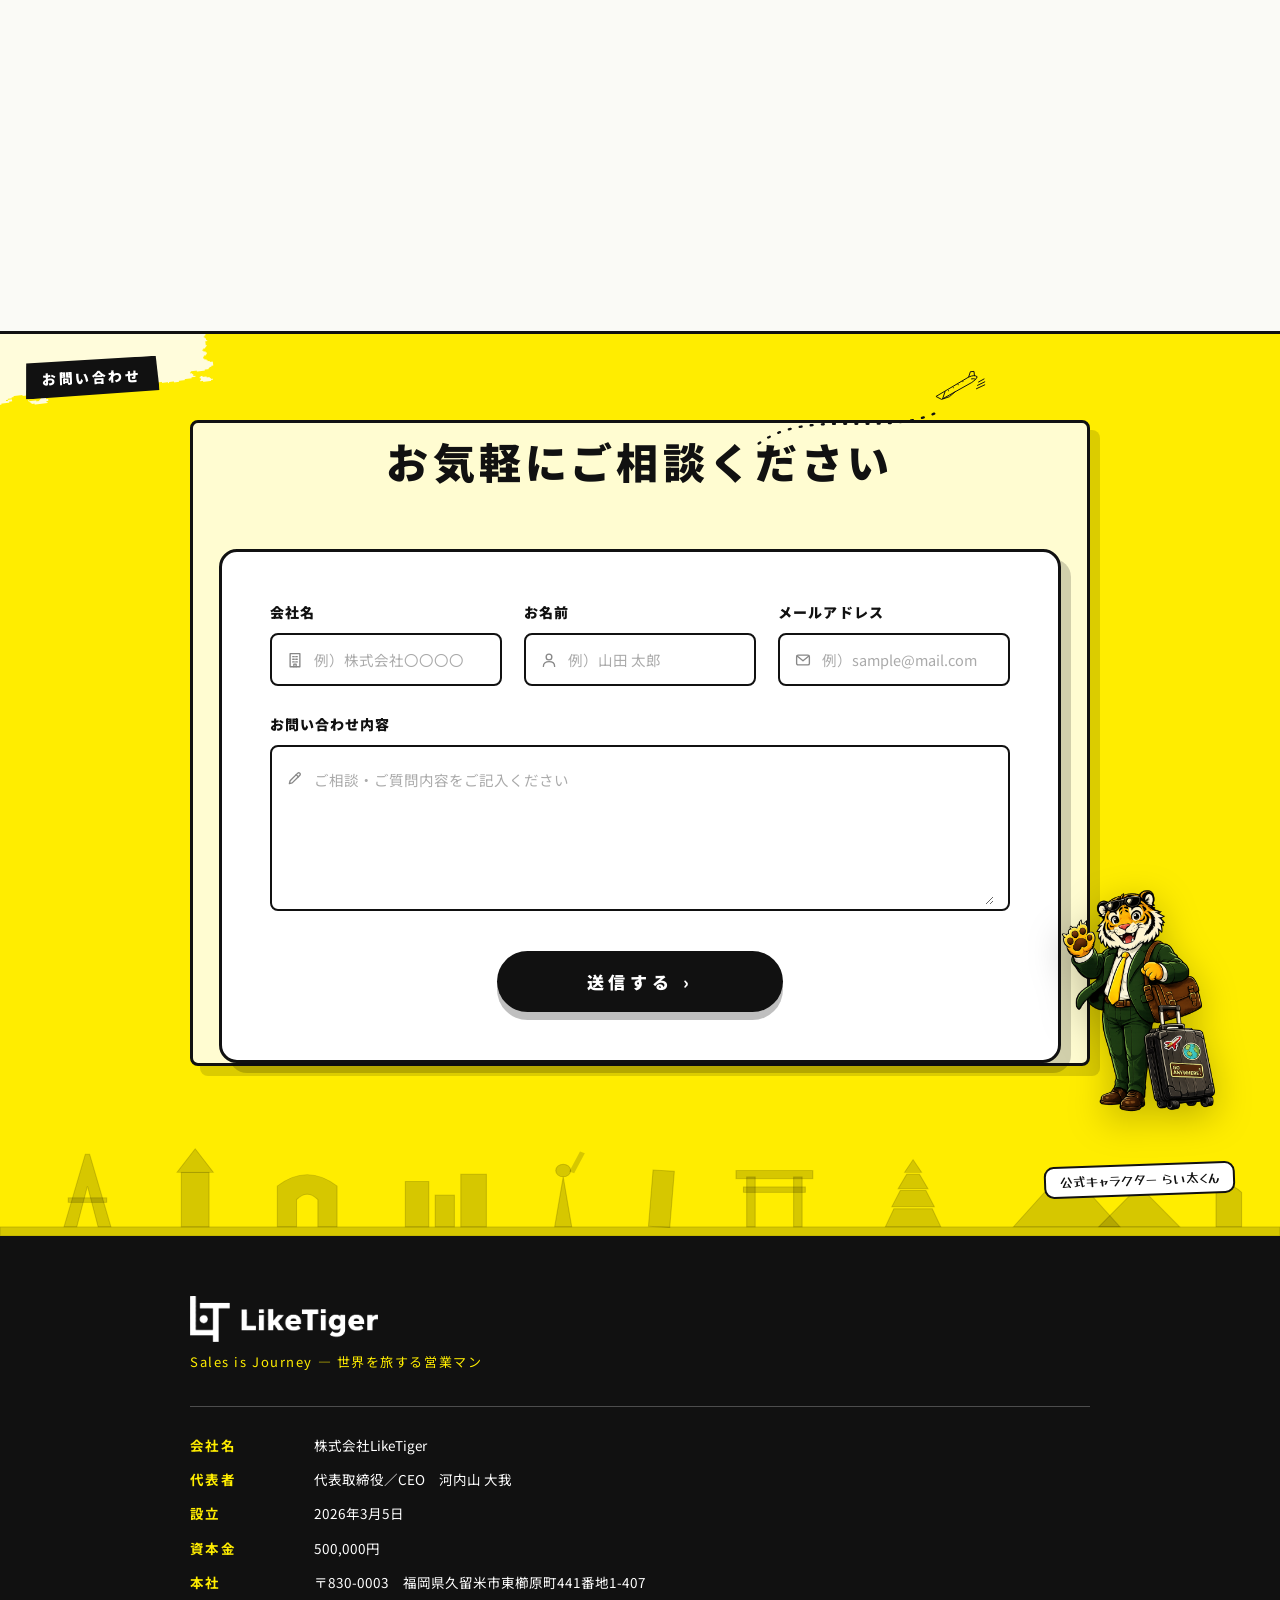
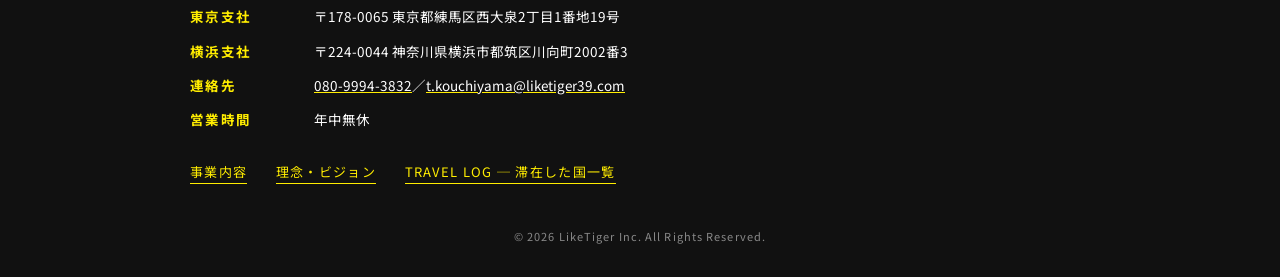
==== commit 785afc81: "代表プロフィール写真を背景透過版に差し替え" ====
--- a/index.html
+++ b/index.html
@@ -196,7 +196,7 @@
 
   <div class="profile__inner">
     <div class="profile__visual reveal">
-      <div class="photo photo--profile-main" data-photo="images/profile-main.jpg">
+      <div class="photo photo--profile-main" data-photo="images/profile-main-nobg.png">
         <span class="photo__note">代表の写真が入ります<br><small>(profile-main.jpg)</small></span>
       </div>
       <div class="photo photo--profile-sub1" data-photo="images/profile-sub1.jpg">
@@ -268,7 +268,7 @@
         <a class="partners__logo partners__logo--link" href="http://www.asumio.jp/" target="_blank" rel="noopener noreferrer" aria-label="アスミオ 公式サイトを開く"><img src="images/partner-asumio.png" alt="アスミオ"></a>
         <a class="partners__logo partners__logo--link" href="https://comgrast.com/" target="_blank" rel="noopener noreferrer" aria-label="Comgrast 公式サイトを開く"><img src="images/partner-comgrast.jpg" alt="コムグラスト"></a>
         <a class="partners__logo partners__logo--link" href="https://www.wakana-e.co.jp/" target="_blank" rel="noopener noreferrer" aria-label="若菜エステート 公式サイトを開く"><img src="images/partner-wakana.jpg" alt="若菜エステート"></a>
-        <a class="partners__logo partners__logo--link partners__logo--wide" href="https://aizac-hd.co.jp/" target="_blank" rel="noopener noreferrer" aria-label="AIZAC Holdings 公式サイトを開く"><img src="images/partner-aizac.jpg?v=2" alt="AIZAC Holdings" class="is-wide"></a>
+        <a class="partners__logo partners__logo--link" href="https://aizac-hd.co.jp/" target="_blank" rel="noopener noreferrer" aria-label="AIZAC Holdings 公式サイトを開く"><img src="images/partner-aizac.jpg?v=2" alt="AIZAC Holdings" class="is-fill"></a>
         <!-- 2セット目（ループ用の複製・読み上げ不要） -->
         <a class="partners__logo partners__logo--link" href="https://www.sunholdings.biz/" target="_blank" rel="noopener noreferrer" aria-hidden="true" tabindex="-1"><img src="images/partner-shd.png" alt=""></a>
         <a class="partners__logo partners__logo--link" href="http://likelab.jp/" target="_blank" rel="noopener noreferrer" aria-hidden="true" tabindex="-1"><img src="images/partner-likelab.png" alt=""></a>
@@ -276,7 +276,7 @@
         <a class="partners__logo partners__logo--link" href="http://www.asumio.jp/" target="_blank" rel="noopener noreferrer" aria-hidden="true" tabindex="-1"><img src="images/partner-asumio.png" alt=""></a>
         <a class="partners__logo partners__logo--link" href="https://comgrast.com/" target="_blank" rel="noopener noreferrer" aria-hidden="true" tabindex="-1"><img src="images/partner-comgrast.jpg" alt=""></a>
         <a class="partners__logo partners__logo--link" href="https://www.wakana-e.co.jp/" target="_blank" rel="noopener noreferrer" aria-hidden="true" tabindex="-1"><img src="images/partner-wakana.jpg" alt=""></a>
-        <a class="partners__logo partners__logo--link partners__logo--wide" href="https://aizac-hd.co.jp/" target="_blank" rel="noopener noreferrer" aria-hidden="true" tabindex="-1"><img src="images/partner-aizac.jpg?v=2" alt="" class="is-wide"></a>
+        <a class="partners__logo partners__logo--link" href="https://aizac-hd.co.jp/" target="_blank" rel="noopener noreferrer" aria-hidden="true" tabindex="-1"><img src="images/partner-aizac.jpg?v=2" alt="" class="is-fill"></a>
       </div>
       <div class="partners__track partners__track--right">
         <!-- 下段（6社）：Gライン / 筑陽会 / エレベーターコミュニケーションズ / こうわいんさつ / Denrai / ハルク財団 -->
@@ -285,14 +285,14 @@
         <a class="partners__logo partners__logo--link" href="https://www.evcom.co.jp/" target="_blank" rel="noopener noreferrer" aria-label="エレベーターコミュニケーションズ 公式サイトを開く"><img src="images/partner-elevator-com.png" alt="エレベーターコミュニケーションズ"></a>
         <a class="partners__logo partners__logo--link" href="https://www.kowa-ps.co.jp/" target="_blank" rel="noopener noreferrer" aria-label="香和印刷 公式サイトを開く"><img src="images/partner-kouwa.png" alt="こうわいんさつ"></a>
         <a class="partners__logo partners__logo--link" href="https://www.denrai.net/" target="_blank" rel="noopener noreferrer" aria-label="Denrai 公式サイトを開く"><img src="images/partner-denrai.png" alt="Denrai"></a>
-        <a class="partners__logo partners__logo--link partners__logo--wide" href="https://hulkzaidan.or.jp/" target="_blank" rel="noopener noreferrer" aria-label="ハルク財団 公式サイトを開く"><img src="images/partner-hulkzaidan.jpg?v=2" alt="一般財団法人 ハルク財団" class="is-wide"></a>
+        <a class="partners__logo partners__logo--link" href="https://hulkzaidan.or.jp/" target="_blank" rel="noopener noreferrer" aria-label="ハルク財団 公式サイトを開く"><img src="images/partner-hulkzaidan.jpg?v=2" alt="一般財団法人 ハルク財団" class="is-fill"></a>
         <!-- 2セット目（ループ用の複製） -->
         <a class="partners__logo partners__logo--link" href="https://gline.work/" target="_blank" rel="noopener noreferrer" aria-hidden="true" tabindex="-1"><img src="images/partner-g-line.png" alt=""></a>
         <a class="partners__logo partners__logo--link" href="https://chikuyokai.or.jp/" target="_blank" rel="noopener noreferrer" aria-hidden="true" tabindex="-1"><img src="images/partner-chikuyokai.png" alt=""></a>
         <a class="partners__logo partners__logo--link" href="https://www.evcom.co.jp/" target="_blank" rel="noopener noreferrer" aria-hidden="true" tabindex="-1"><img src="images/partner-elevator-com.png" alt=""></a>
         <a class="partners__logo partners__logo--link" href="https://www.kowa-ps.co.jp/" target="_blank" rel="noopener noreferrer" aria-hidden="true" tabindex="-1"><img src="images/partner-kouwa.png" alt=""></a>
         <a class="partners__logo partners__logo--link" href="https://www.denrai.net/" target="_blank" rel="noopener noreferrer" aria-hidden="true" tabindex="-1"><img src="images/partner-denrai.png" alt=""></a>
-        <a class="partners__logo partners__logo--link partners__logo--wide" href="https://hulkzaidan.or.jp/" target="_blank" rel="noopener noreferrer" aria-hidden="true" tabindex="-1"><img src="images/partner-hulkzaidan.jpg?v=2" alt="" class="is-wide"></a>
+        <a class="partners__logo partners__logo--link" href="https://hulkzaidan.or.jp/" target="_blank" rel="noopener noreferrer" aria-hidden="true" tabindex="-1"><img src="images/partner-hulkzaidan.jpg?v=2" alt="" class="is-fill"></a>
       </div>
     </div>
   </div>
--- a/css/style.css
+++ b/css/style.css
@@ -2885,6 +2885,17 @@
   max-width: 110%;
   transform: scale(1.08);
 }
+/* カード内の余白をなくして画像を最大まで拡大（横長ロゴをカード幅いっぱいに） */
+.partners__logo:has(img.is-fill) {
+  padding: 4px 6px;
+}
+.partners__logo img.is-fill {
+  width: 100%;
+  height: auto;
+  max-width: 100%;
+  max-height: none;
+  object-fit: contain;
+}
 /* 横長ロゴ（AIZAC Holdings・ハルク財団 等）はカード幅を広げて中身を大きく */
 .partners__logo--wide {
   width: clamp(220px, 24vw, 300px);
@@ -2943,6 +2954,12 @@
   }
   .partners__logo img.is-wide {
     max-height: 64px;
+  }
+  .partners__logo:has(img.is-fill) {
+    padding: 3px 5px;
+  }
+  .partners__logo img.is-fill {
+    max-height: none;
   }
   .partners__track {
     gap: 14px;
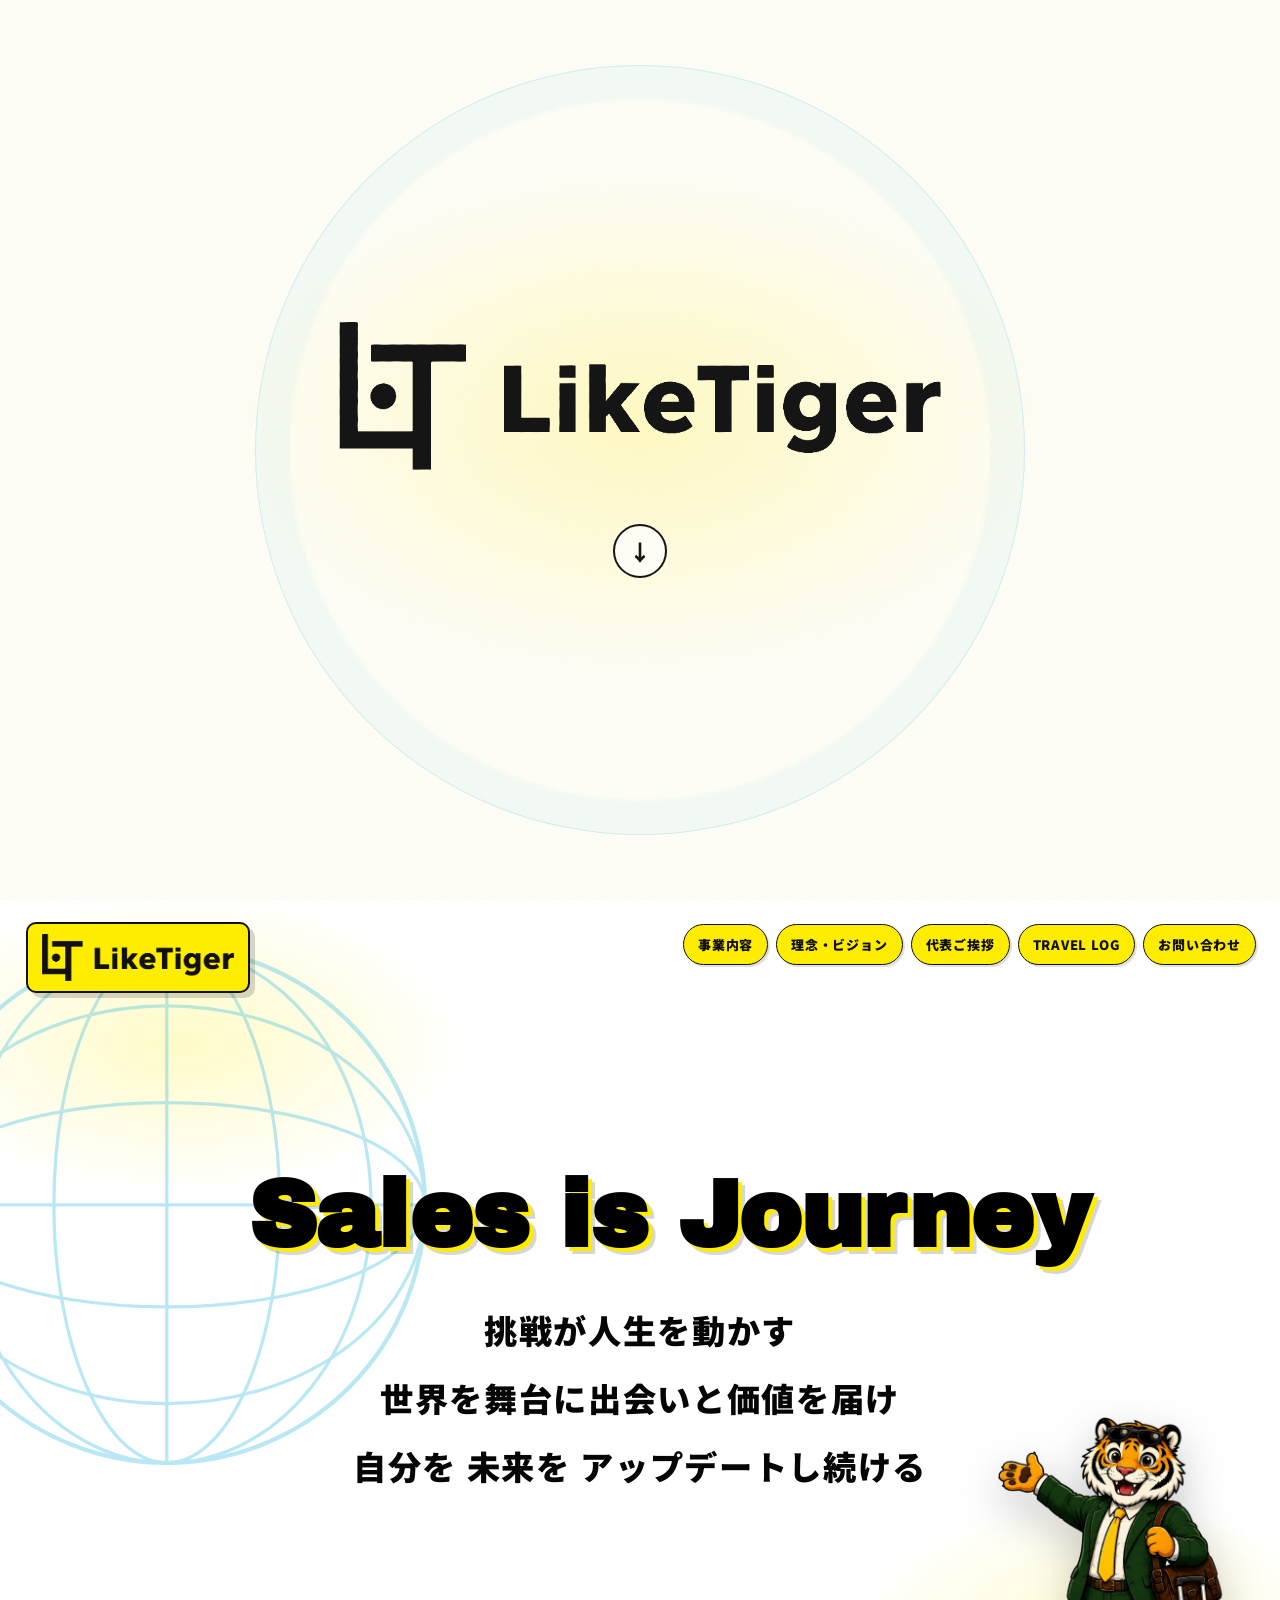
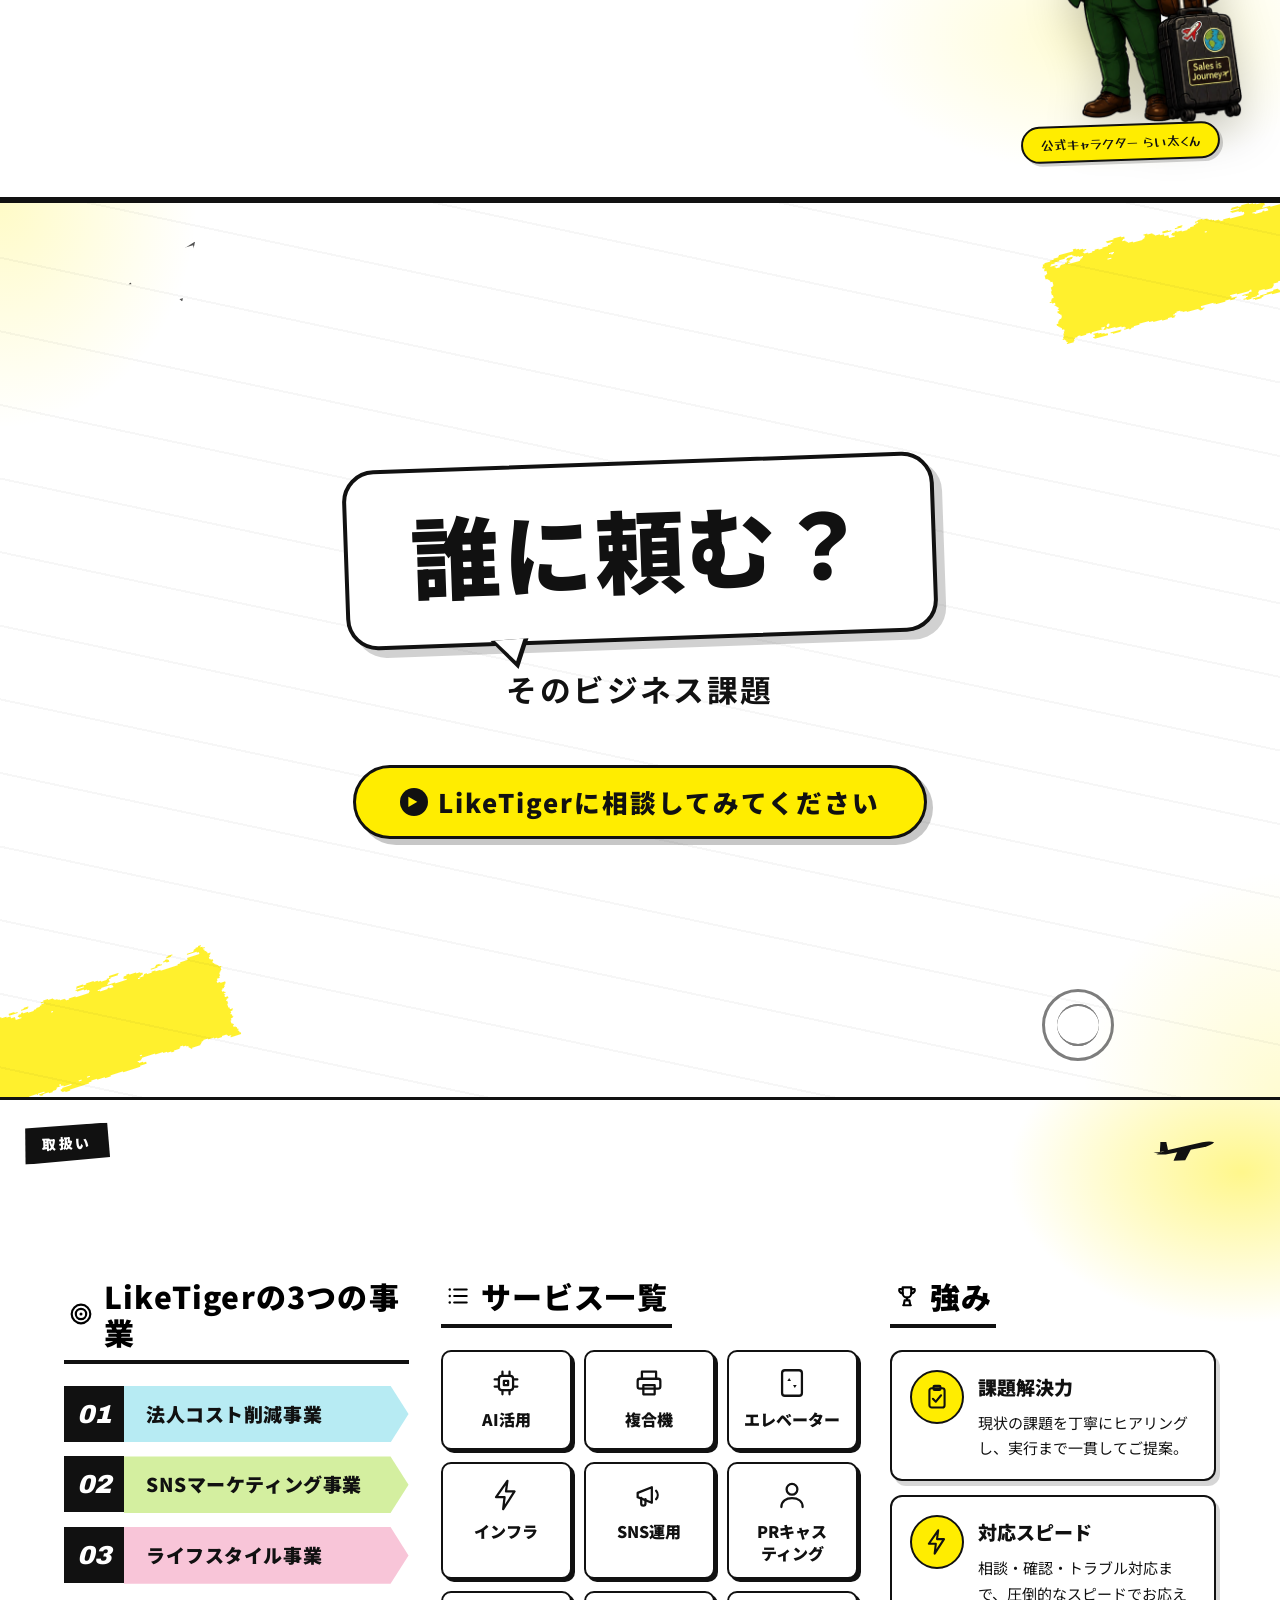
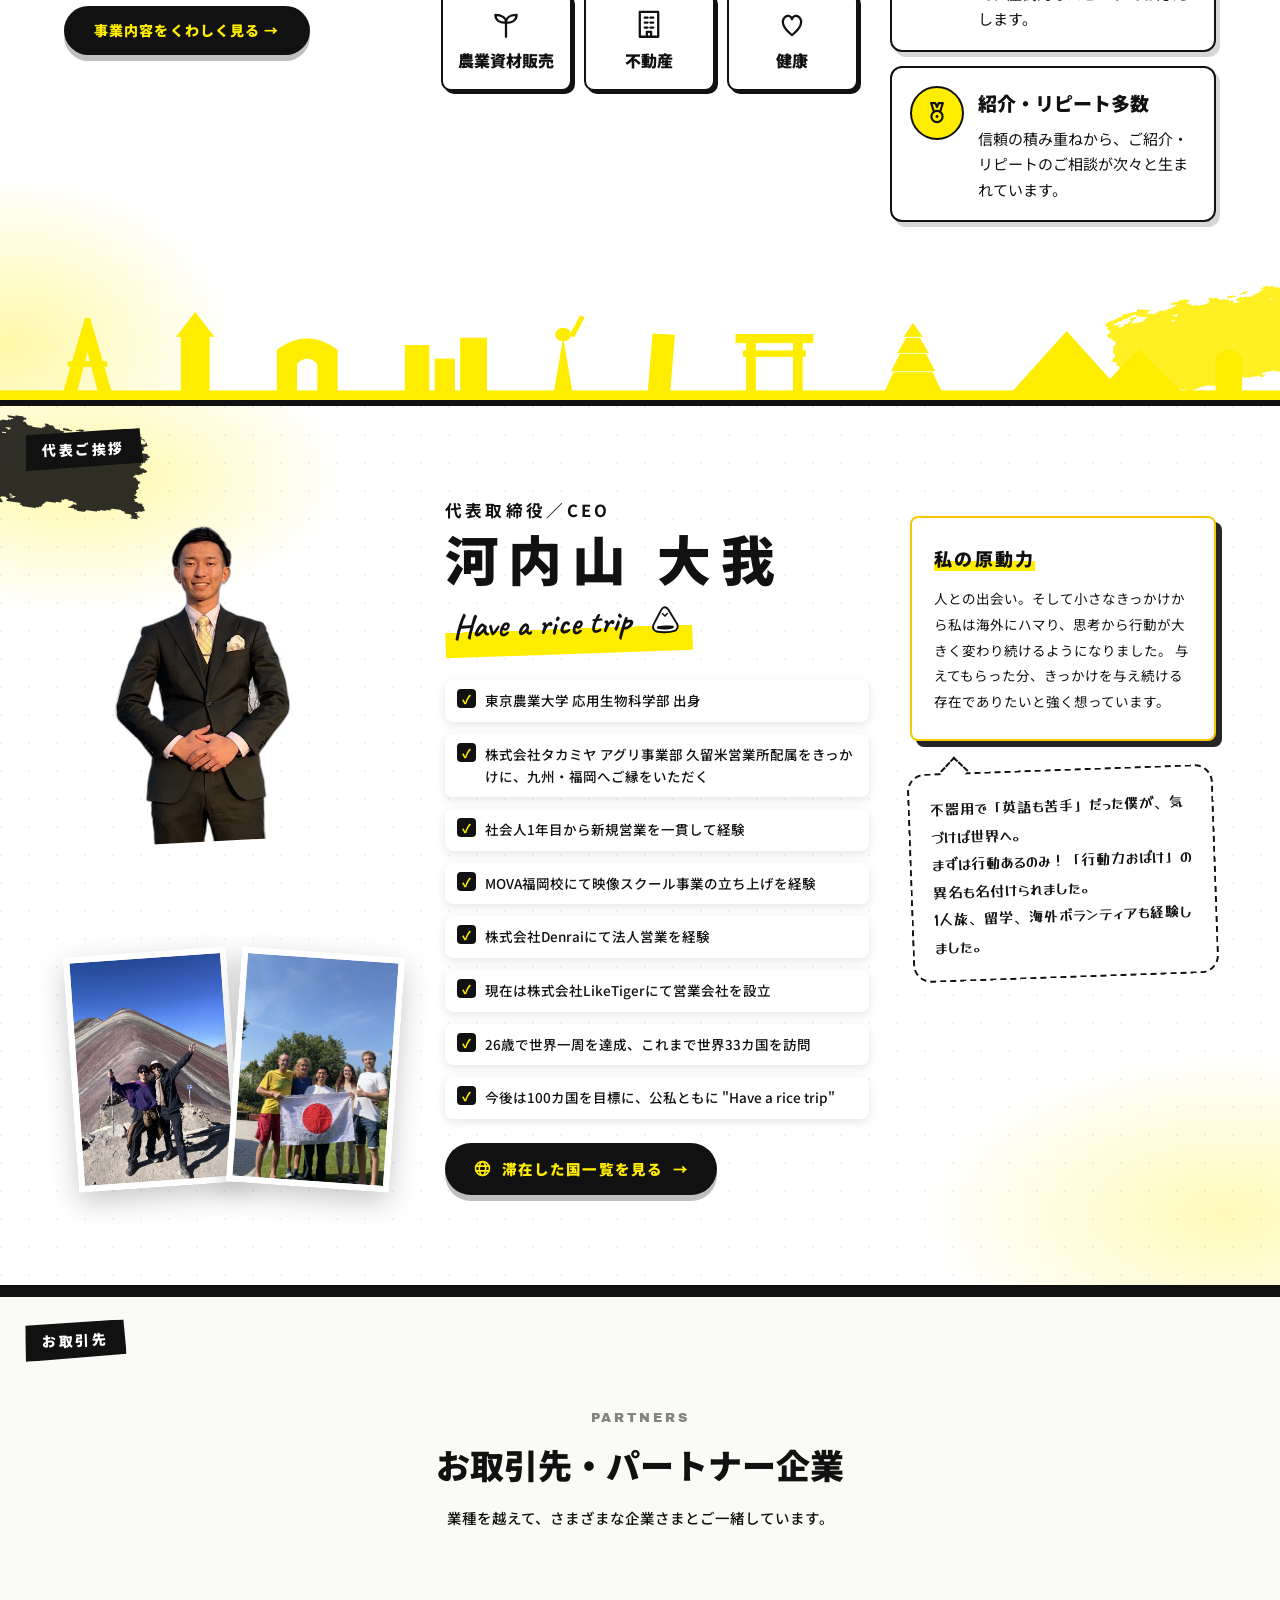
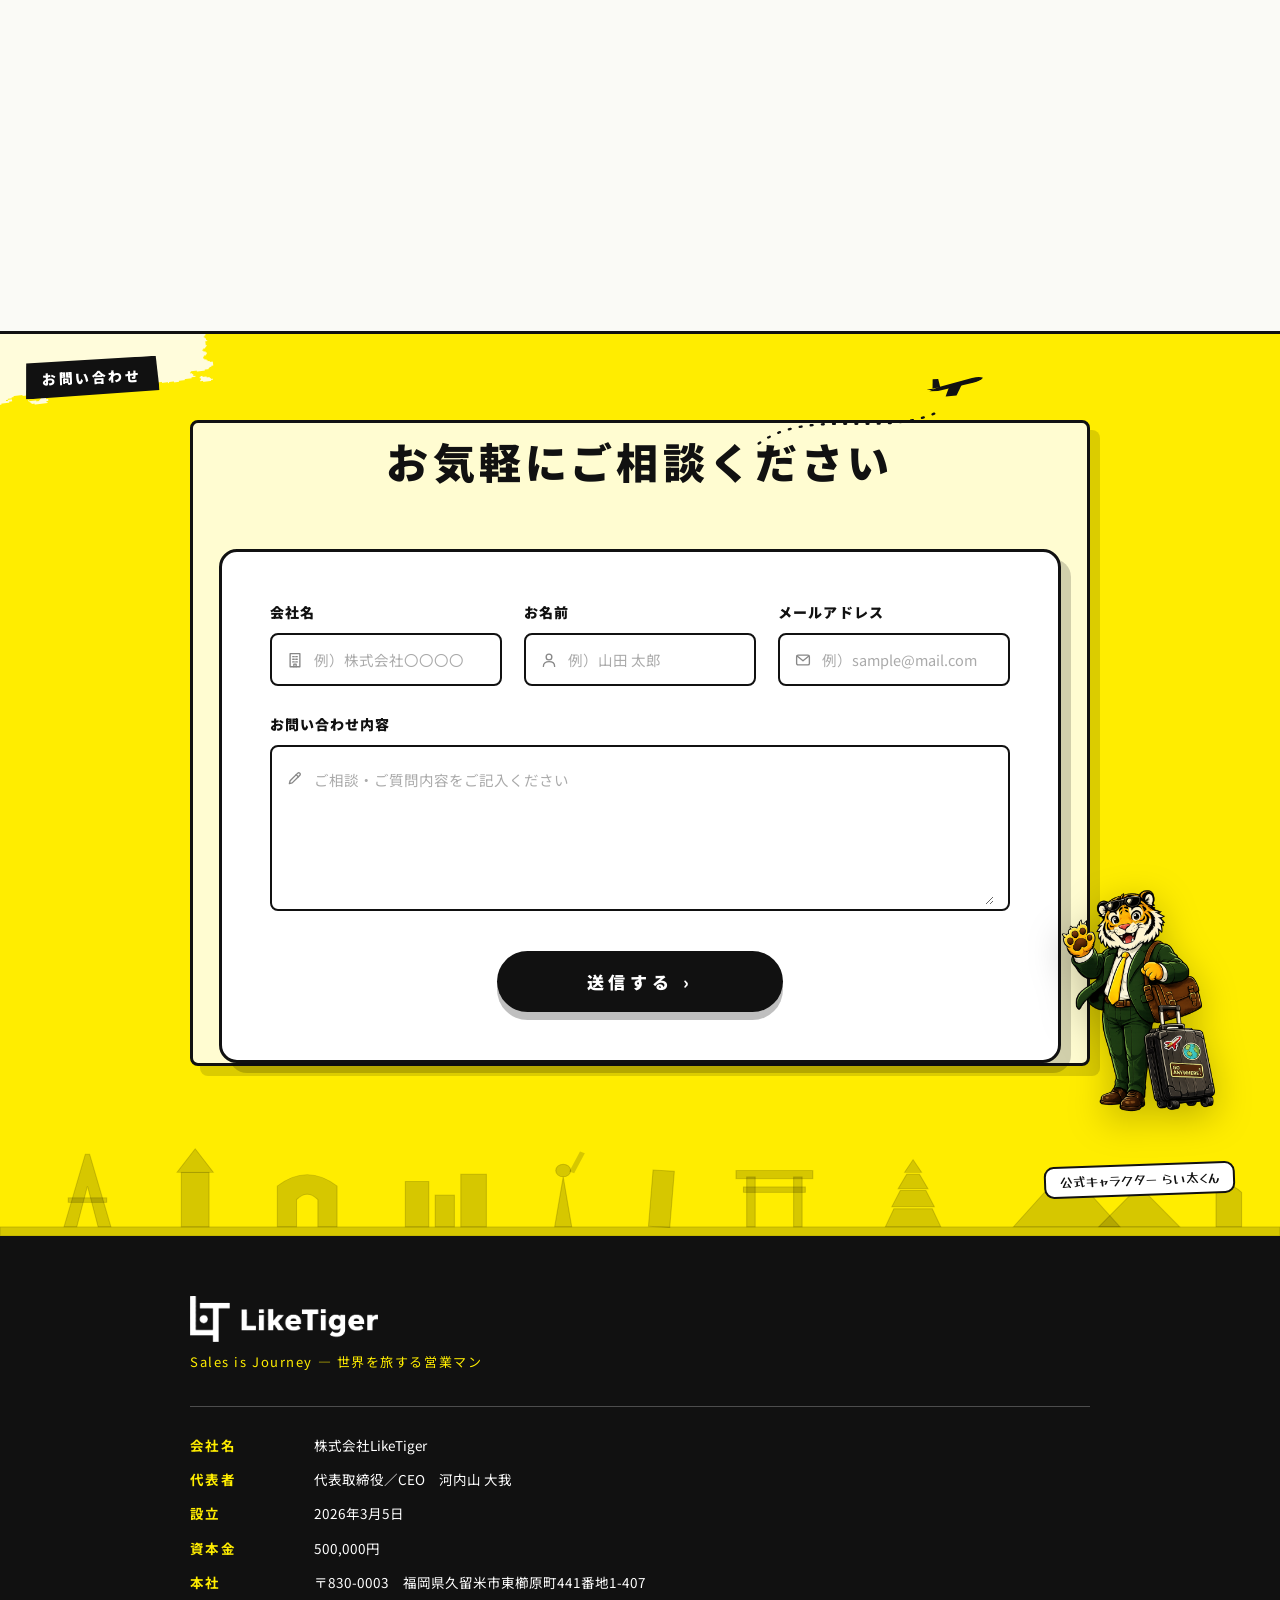
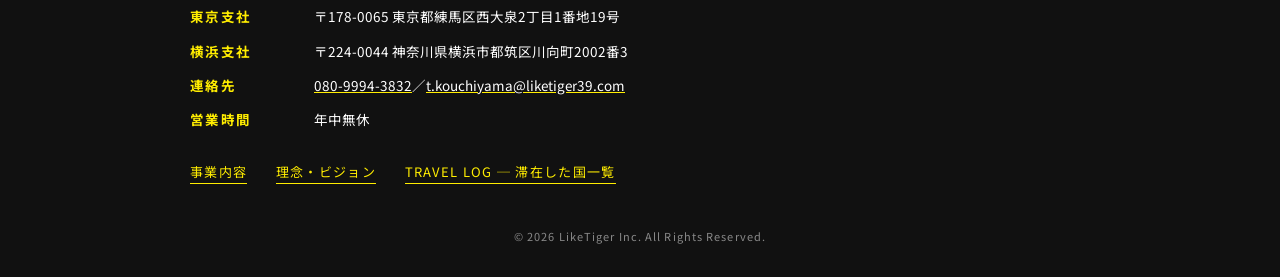
==== commit bd171e78: "飛行機SVGを刷新：モダンな旅客機シルエット（胴体・尾翼・後退主翼・エンジンナセル）に一括差し替え" ====
--- a/index.html
+++ b/index.html
@@ -517,25 +517,20 @@
       <ellipse cx="12" cy="12" rx="4" ry="8.8"/>
       <path d="M3.6,9 H20.4 M3.6,15 H20.4"/>
     </symbol>
-    <!-- 飛行機のシルエット（線画・上昇姿勢・モーションライン付）2026-06-22 -->
-    <g id="jet-shape" fill="none" stroke="#111" stroke-width="3" stroke-linecap="round" stroke-linejoin="round">
-      <!-- 機体（胴体）右上に上昇 -->
-      <path d="M30,68 L150,32 Q172,28 178,38 Q174,46 156,52 L46,82 Z"/>
-      <!-- 主翼（下方向に伸びる影） -->
-      <path d="M62,60 L48,82 L72,80 L96,68"/>
-      <!-- 尾翼 -->
-      <path d="M150,32 L160,16 L172,18 L170,32"/>
-      <!-- コックピット窓 -->
-      <path d="M158,40 Q166,40 170,44"/>
-      <!-- 機体窓ドット -->
-      <circle cx="74" cy="60" r="1.8" fill="#111" stroke="none"/>
-      <circle cx="92" cy="54" r="1.8" fill="#111" stroke="none"/>
-      <circle cx="110" cy="48" r="1.8" fill="#111" stroke="none"/>
-      <circle cx="128" cy="42" r="1.8" fill="#111" stroke="none"/>
-      <!-- モーションライン（後方・3本） -->
-      <line x1="178" y1="56" x2="200" y2="50"/>
-      <line x1="172" y1="66" x2="200" y2="60"/>
-      <line x1="166" y1="76" x2="196" y2="70"/>
+    <!-- モダン旅客機シルエット（側面） 2026-07-08 -->
+    <g id="jet-shape" fill="#111" stroke="none">
+      <!-- 胴体 -->
+      <path d="M12,46 L40,40 L160,38 Q186,38 196,46 Q186,54 160,54 L40,52 Z"/>
+      <!-- 垂直尾翼 -->
+      <path d="M24,40 L32,10 L50,14 L50,42 Z"/>
+      <!-- 水平尾翼 -->
+      <path d="M20,45 L4,38 L32,42 Z"/>
+      <!-- 主翼（後退翼） -->
+      <path d="M78,50 L124,48 L96,82 L60,76 Z"/>
+      <!-- ウィングレット -->
+      <path d="M124,48 L131,40 L127,49 Z"/>
+      <!-- エンジンナセル -->
+      <ellipse cx="86" cy="63" rx="10" ry="4"/>
     </g>
     <g id="skyline-shape">
       <!-- 地面 -->
--- a/css/style.css
+++ b/css/style.css
@@ -834,37 +834,48 @@
   z-index: 2;
 }
 
-/* 左：写真コラージュ */
+/* 代表挨拶：中央に代表ポートレート＋両脇に旅の写真をアクセント配置 */
 .profile__visual {
   position: relative;
-  height: clamp(420px, 46vw, 600px);
+  height: clamp(520px, 54vw, 700px);
 }
 .photo--profile-main {
   position: absolute;
-  top: 0;
+  top: -4%;
   left: 0;
-  width: 88%;
-  height: 64%;
+  width: 100%;
+  height: 62%;
   transform: rotate(-3deg);
+  transform-origin: center center;
   z-index: 2;
+  background: none;
+  border: none;
+  box-shadow: none;
+  overflow: visible;
+  background-size: contain !important;
+  background-repeat: no-repeat;
+  background-position: center top;
 }
 .photo--profile-sub1 {
   position: absolute;
-  bottom: 10%;
-  left: 6%;
-  width: 46%;
-  height: 30%;
+  bottom: 0;
+  left: 2%;
+  width: 48%;
+  height: 34%;
+  transform: rotate(-4deg);
+  z-index: 1;
+}
+.photo--profile-sub2 {
+  position: absolute;
+  bottom: 0;
+  right: 2%;
+  width: 48%;
+  height: 34%;
   transform: rotate(4deg);
-  z-index: 3;
-}
-.photo--profile-sub2 {
-  position: absolute;
-  bottom: 0;
-  right: 0;
-  width: 44%;
-  height: 34%;
-  transform: rotate(-6deg);
   z-index: 1;
+}
+.profile__plane {
+  display: none;
 }
 .profile__plane {
   position: absolute;
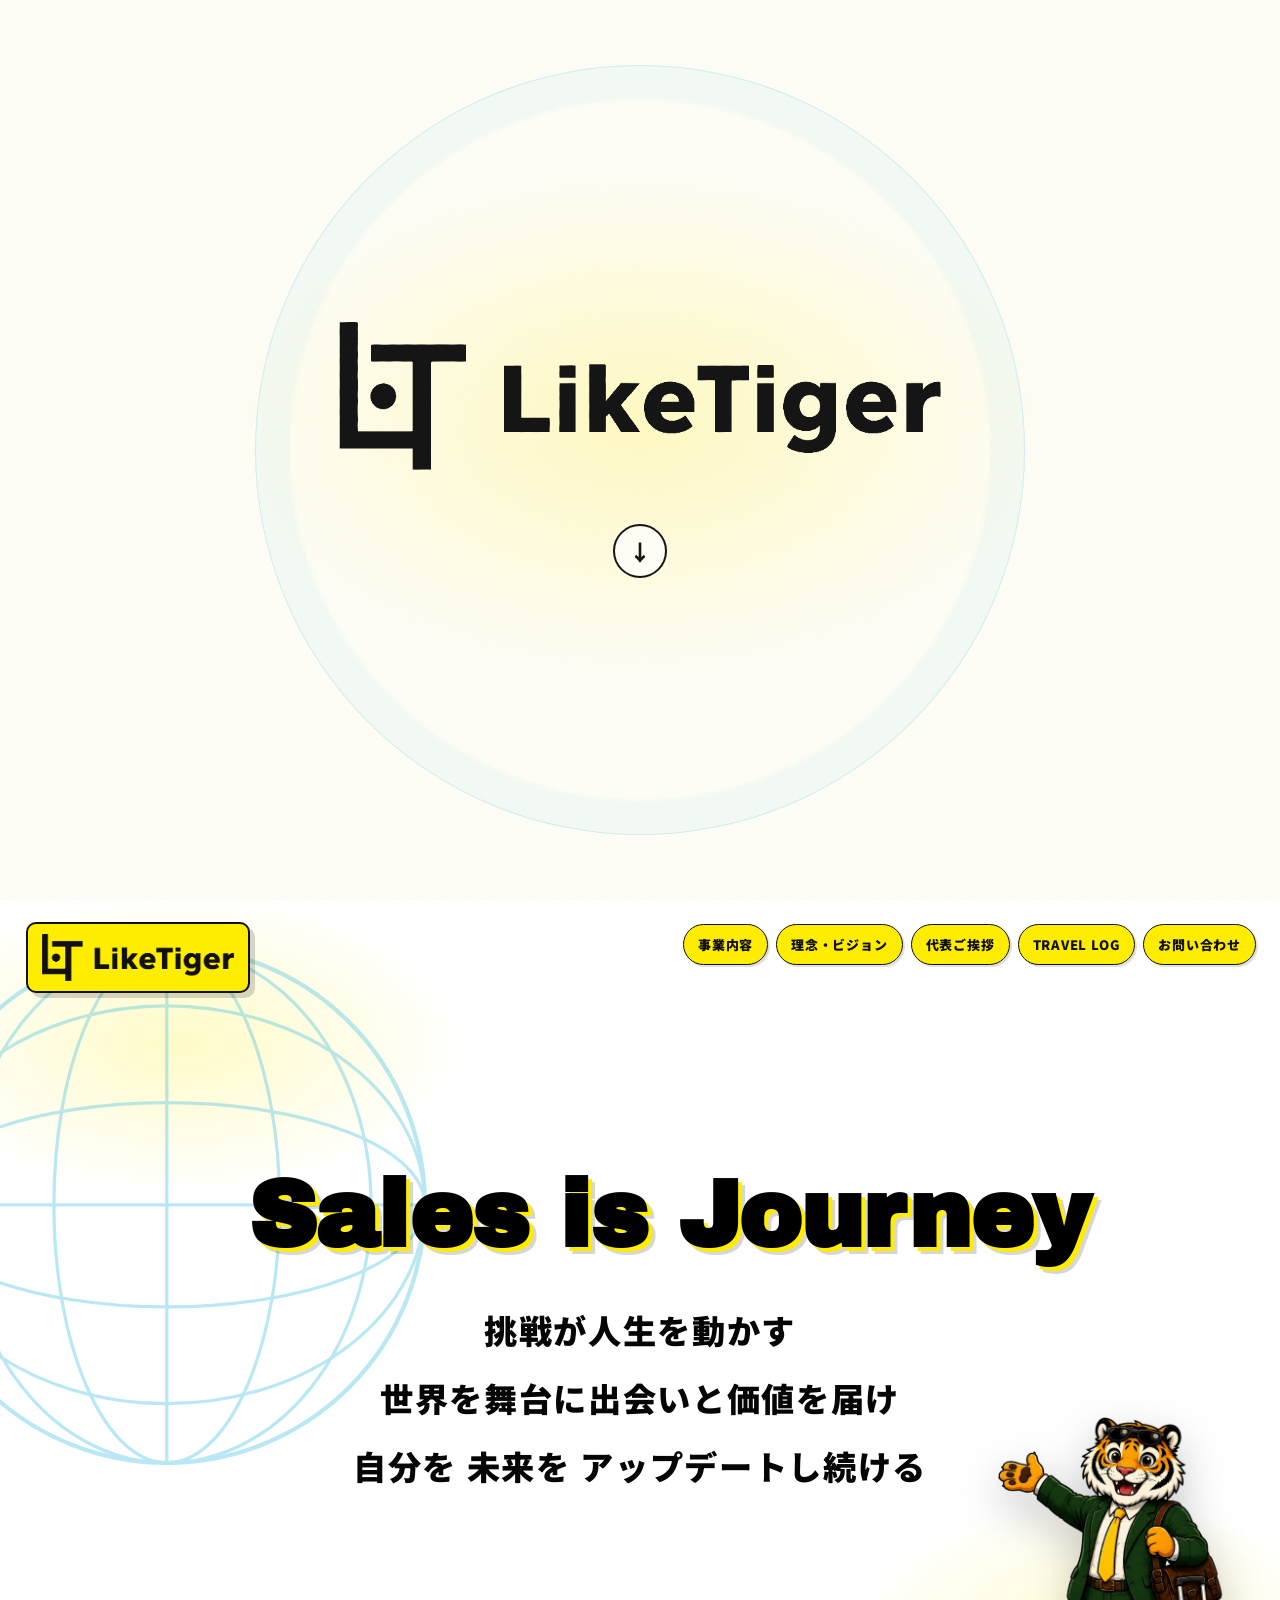
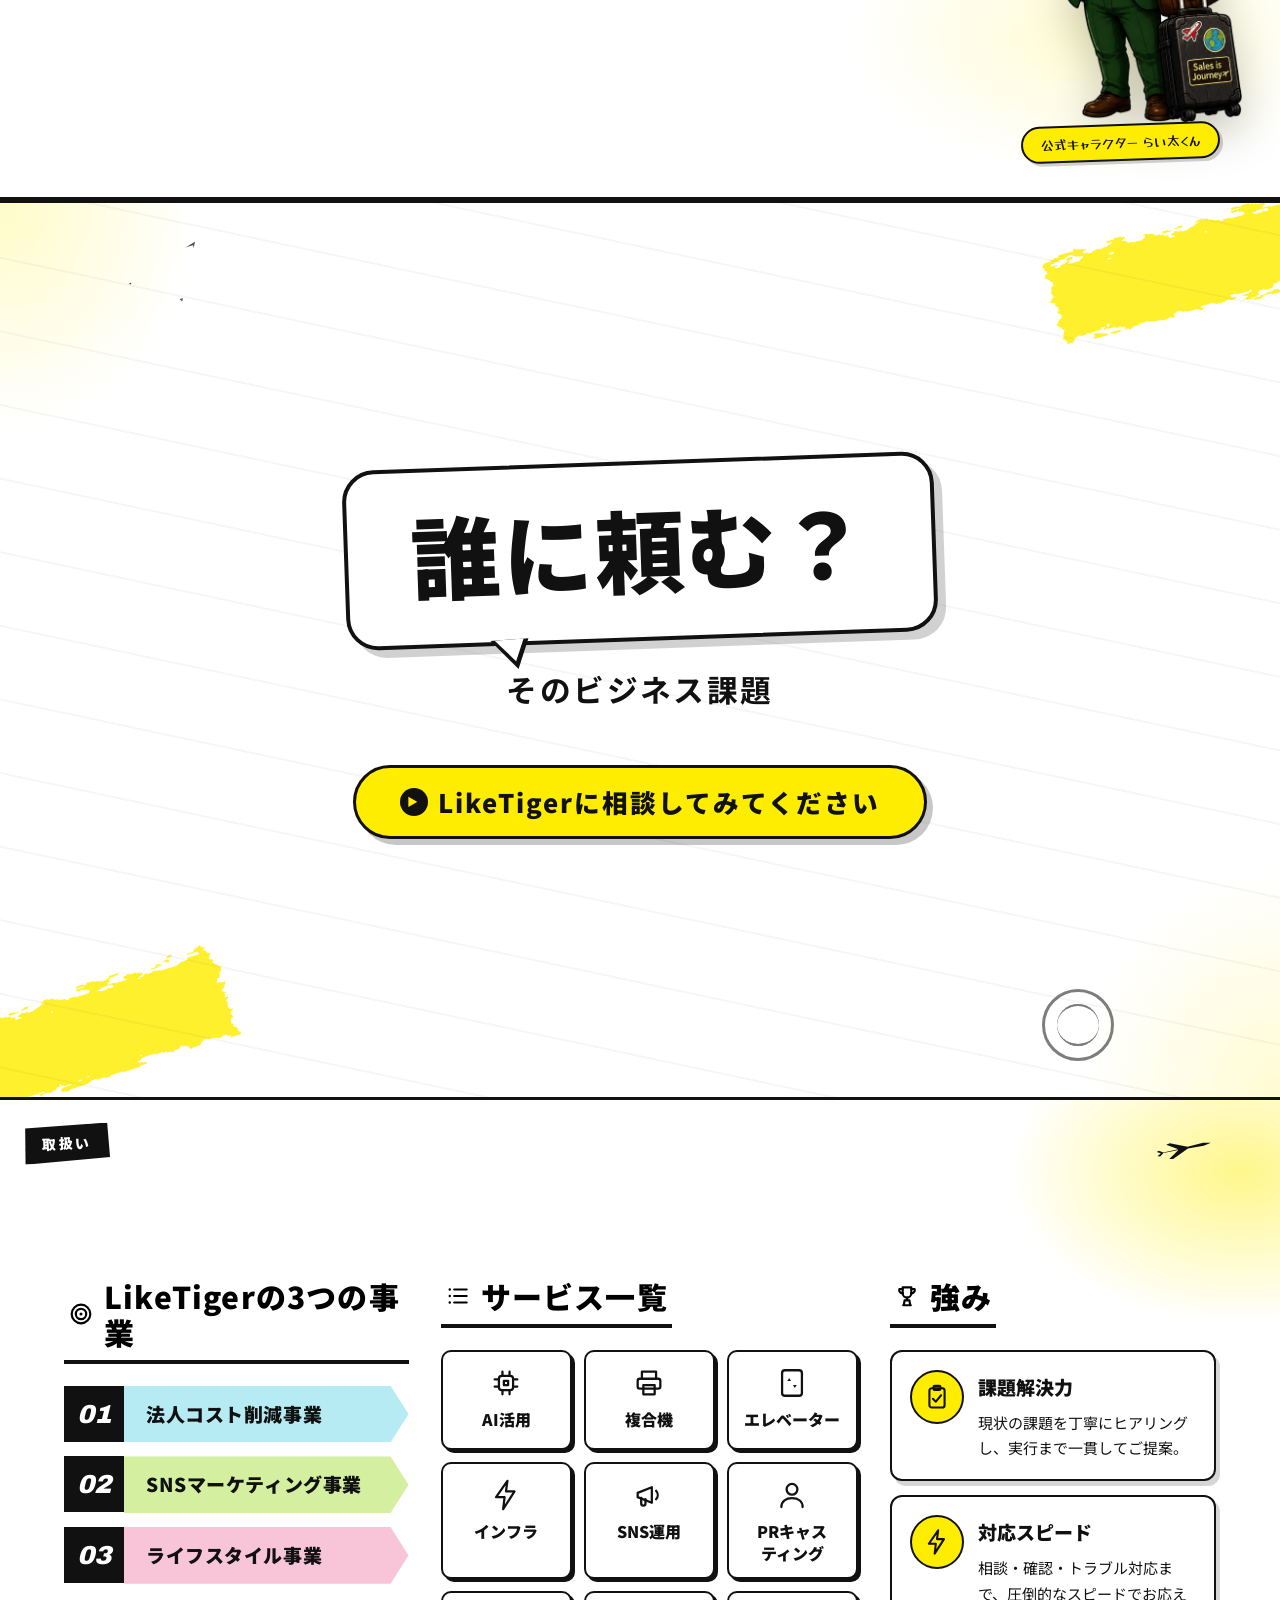
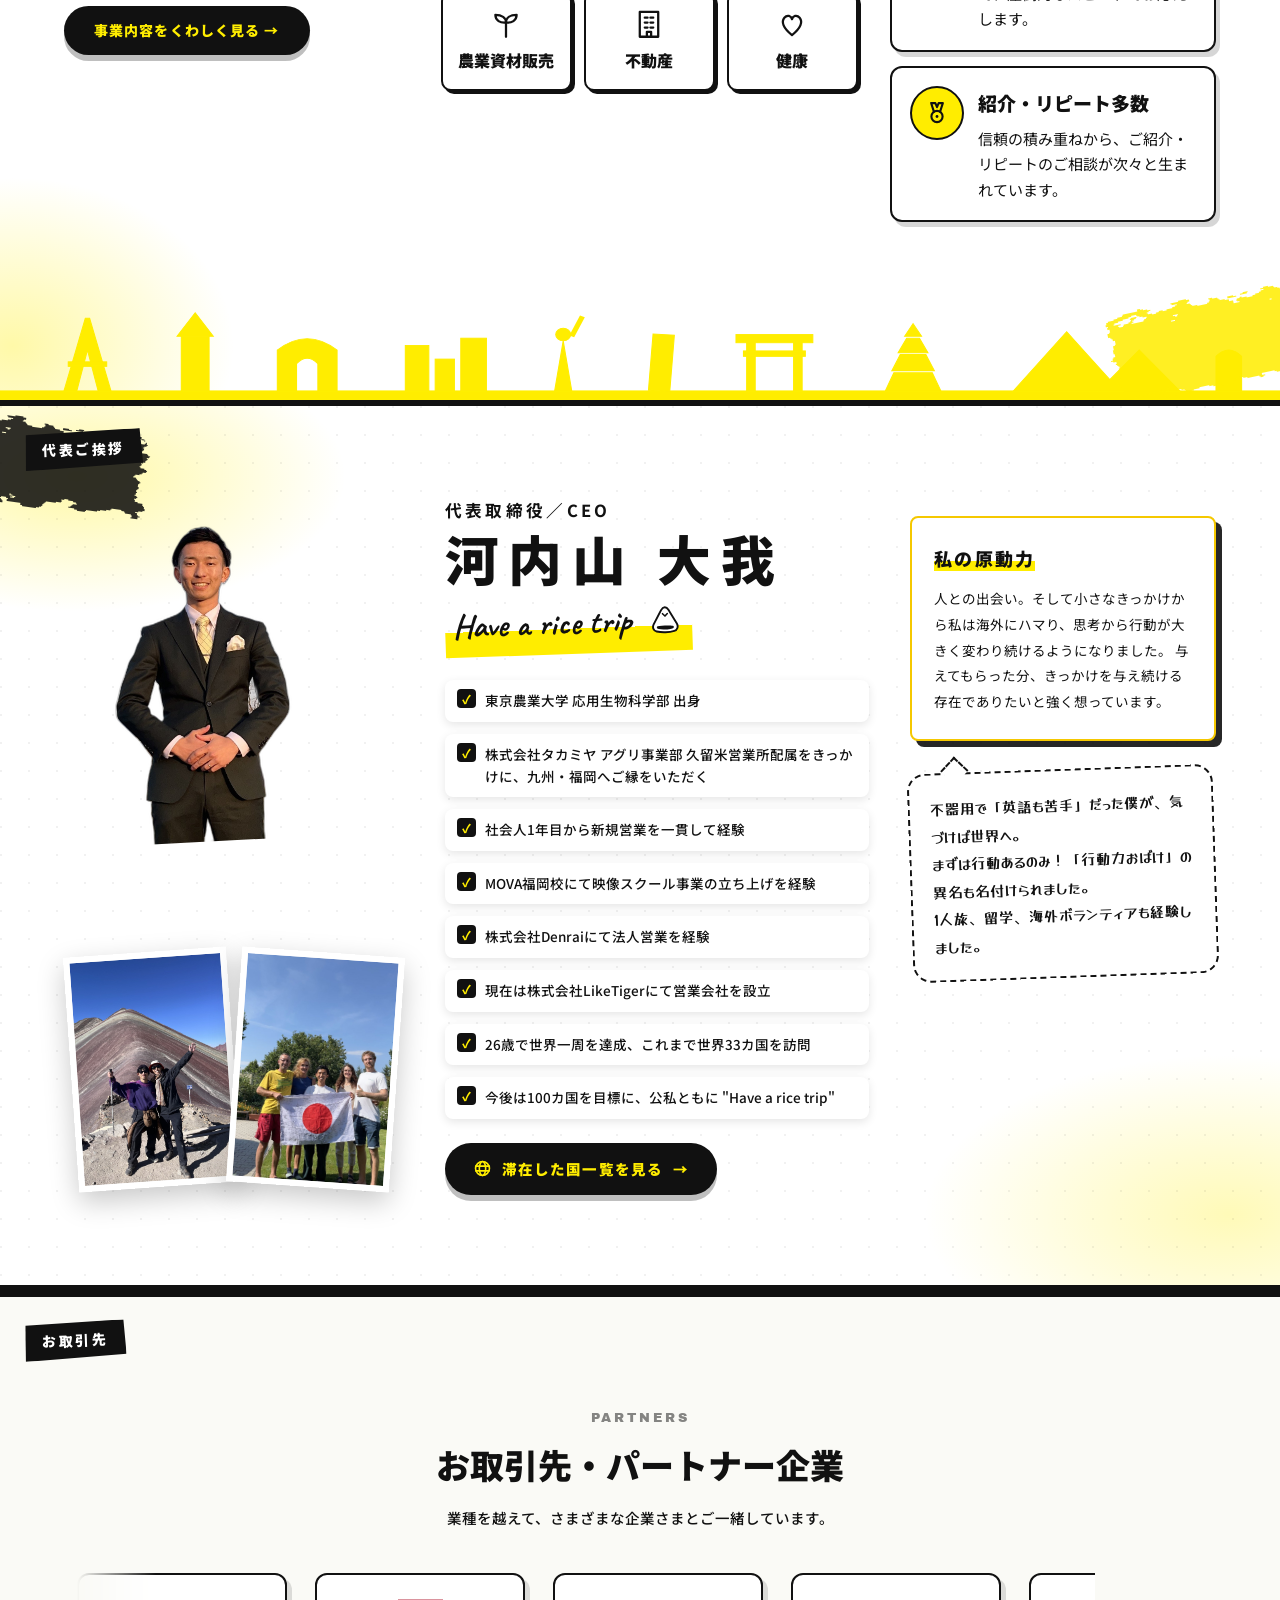
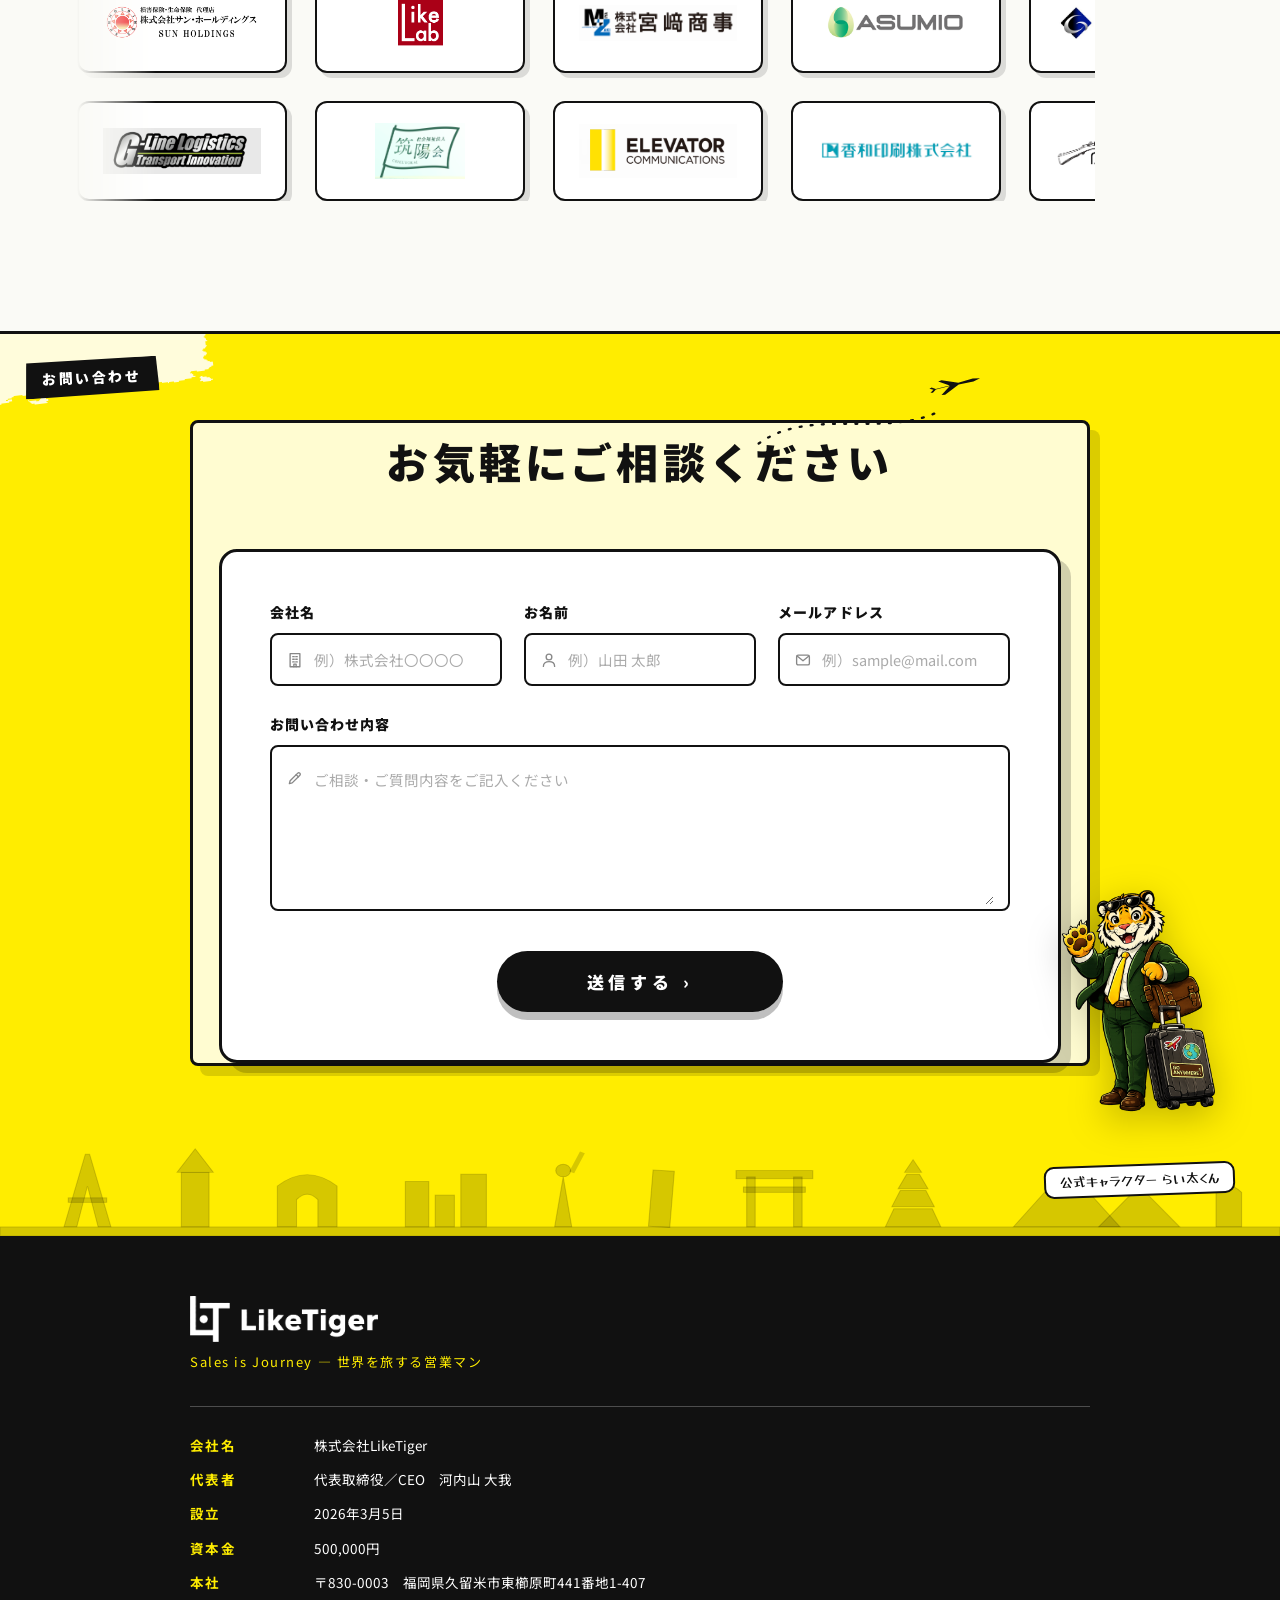
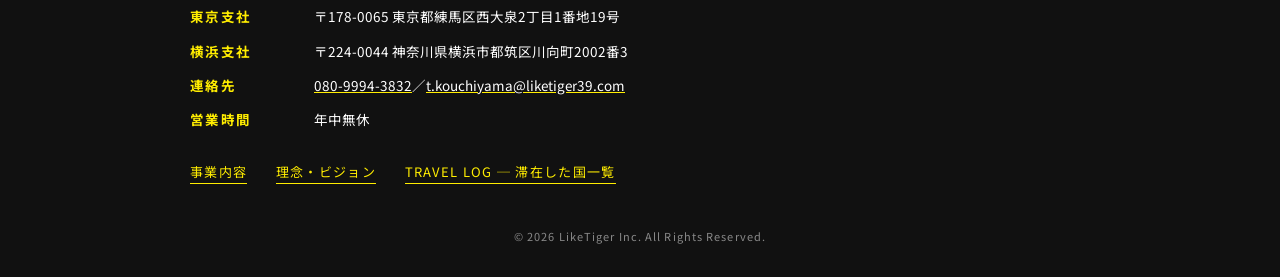
==== commit 42b88d6f: "飛行機SVGを上面図シルエット（JAL/ANA機影風）に一括差し替え" ====
--- a/index.html
+++ b/index.html
@@ -517,20 +517,17 @@
       <ellipse cx="12" cy="12" rx="4" ry="8.8"/>
       <path d="M3.6,9 H20.4 M3.6,15 H20.4"/>
     </symbol>
-    <!-- モダン旅客機シルエット（側面） 2026-07-08 -->
+    <!-- 旅客機シルエット（上面図・JAL/ANA風） 2026-07-08 -->
     <g id="jet-shape" fill="#111" stroke="none">
-      <!-- 胴体 -->
-      <path d="M12,46 L40,40 L160,38 Q186,38 196,46 Q186,54 160,54 L40,52 Z"/>
-      <!-- 垂直尾翼 -->
-      <path d="M24,40 L32,10 L50,14 L50,42 Z"/>
-      <!-- 水平尾翼 -->
-      <path d="M20,45 L4,38 L32,42 Z"/>
-      <!-- 主翼（後退翼） -->
-      <path d="M78,50 L124,48 L96,82 L60,76 Z"/>
-      <!-- ウィングレット -->
-      <path d="M124,48 L131,40 L127,49 Z"/>
-      <!-- エンジンナセル -->
-      <ellipse cx="86" cy="63" rx="10" ry="4"/>
+      <!-- viewBox 200×90 の中央（y=45）で機首を右向きに配置。全体を1パスの上面ジェットで統一 -->
+      <path d="
+        M186,45
+        L162,40 L112,42
+        L60,20 L48,22 L82,44
+        L34,44 L22,36 L14,38 L26,45
+        L14,52 L22,54 L34,46
+        L82,46 L48,68 L60,70 L112,48
+        L162,50 L186,45 Z"/>
     </g>
     <g id="skyline-shape">
       <!-- 地面 -->
